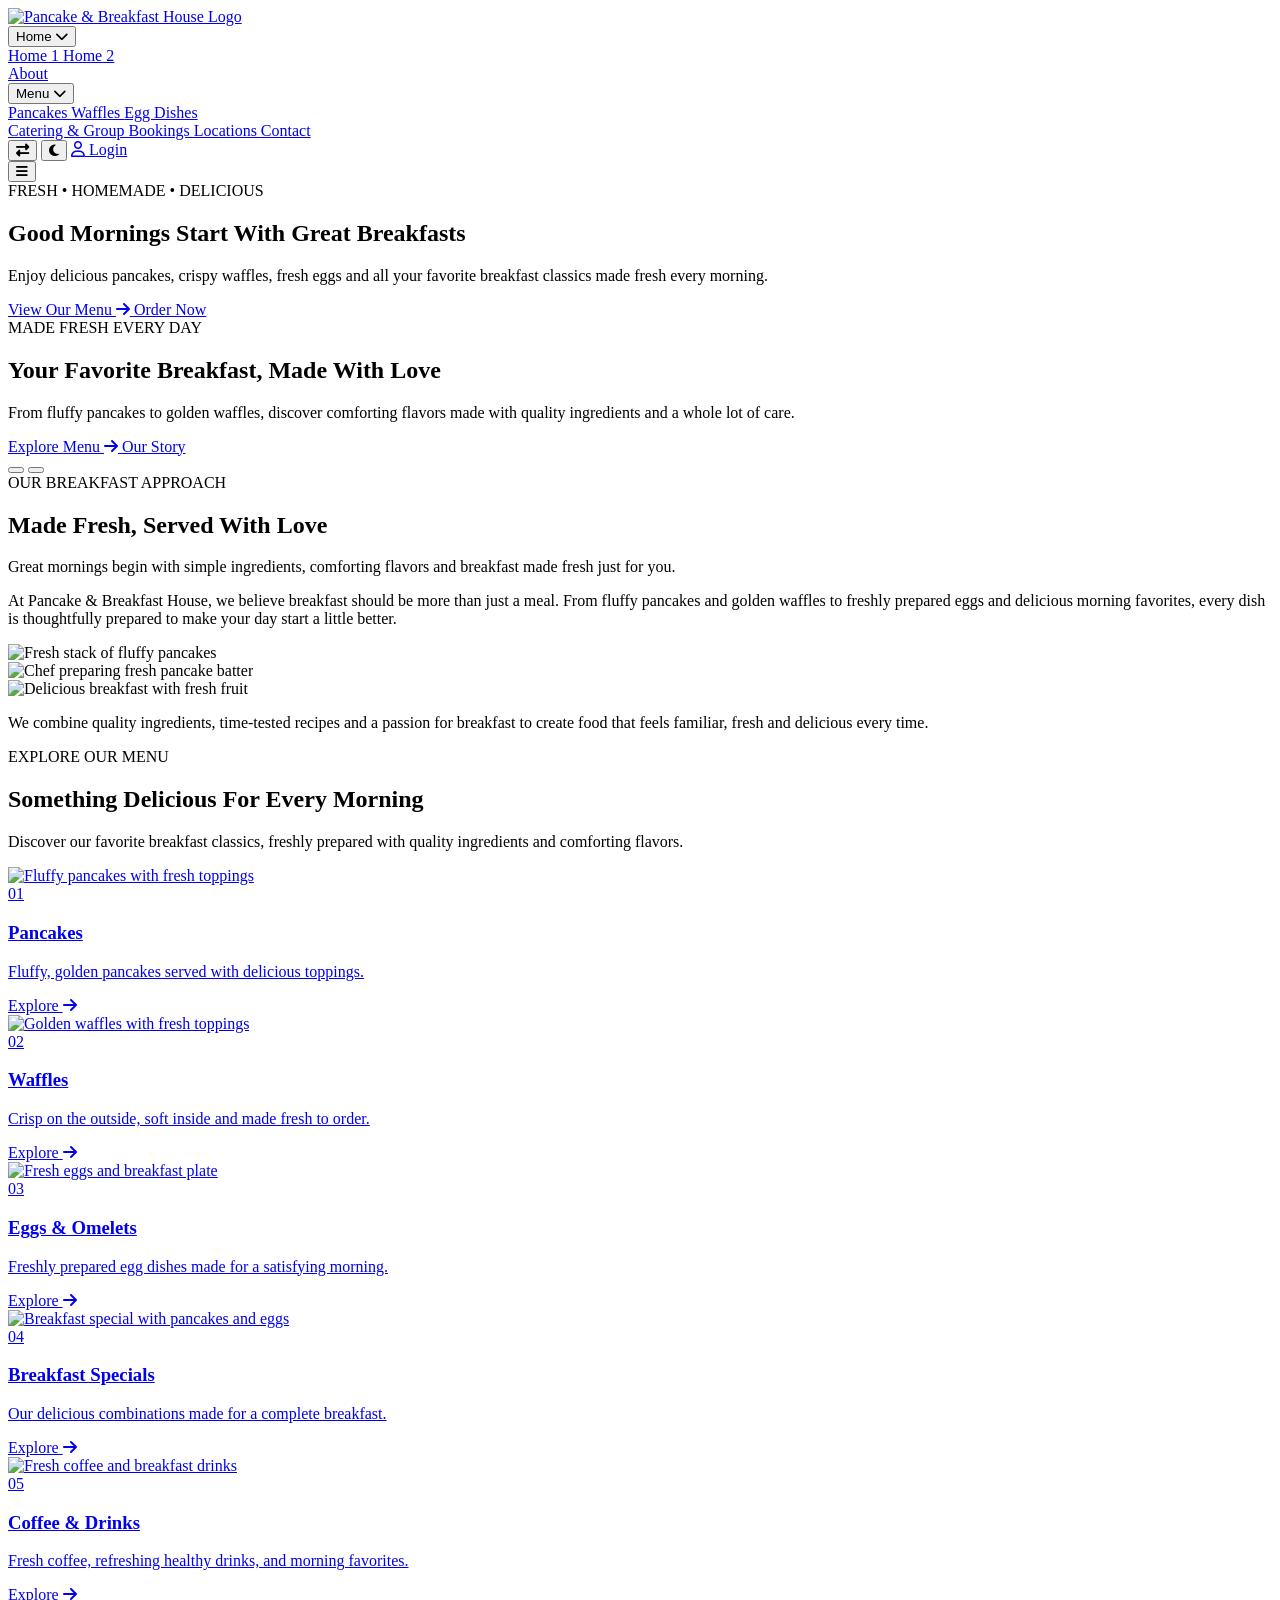
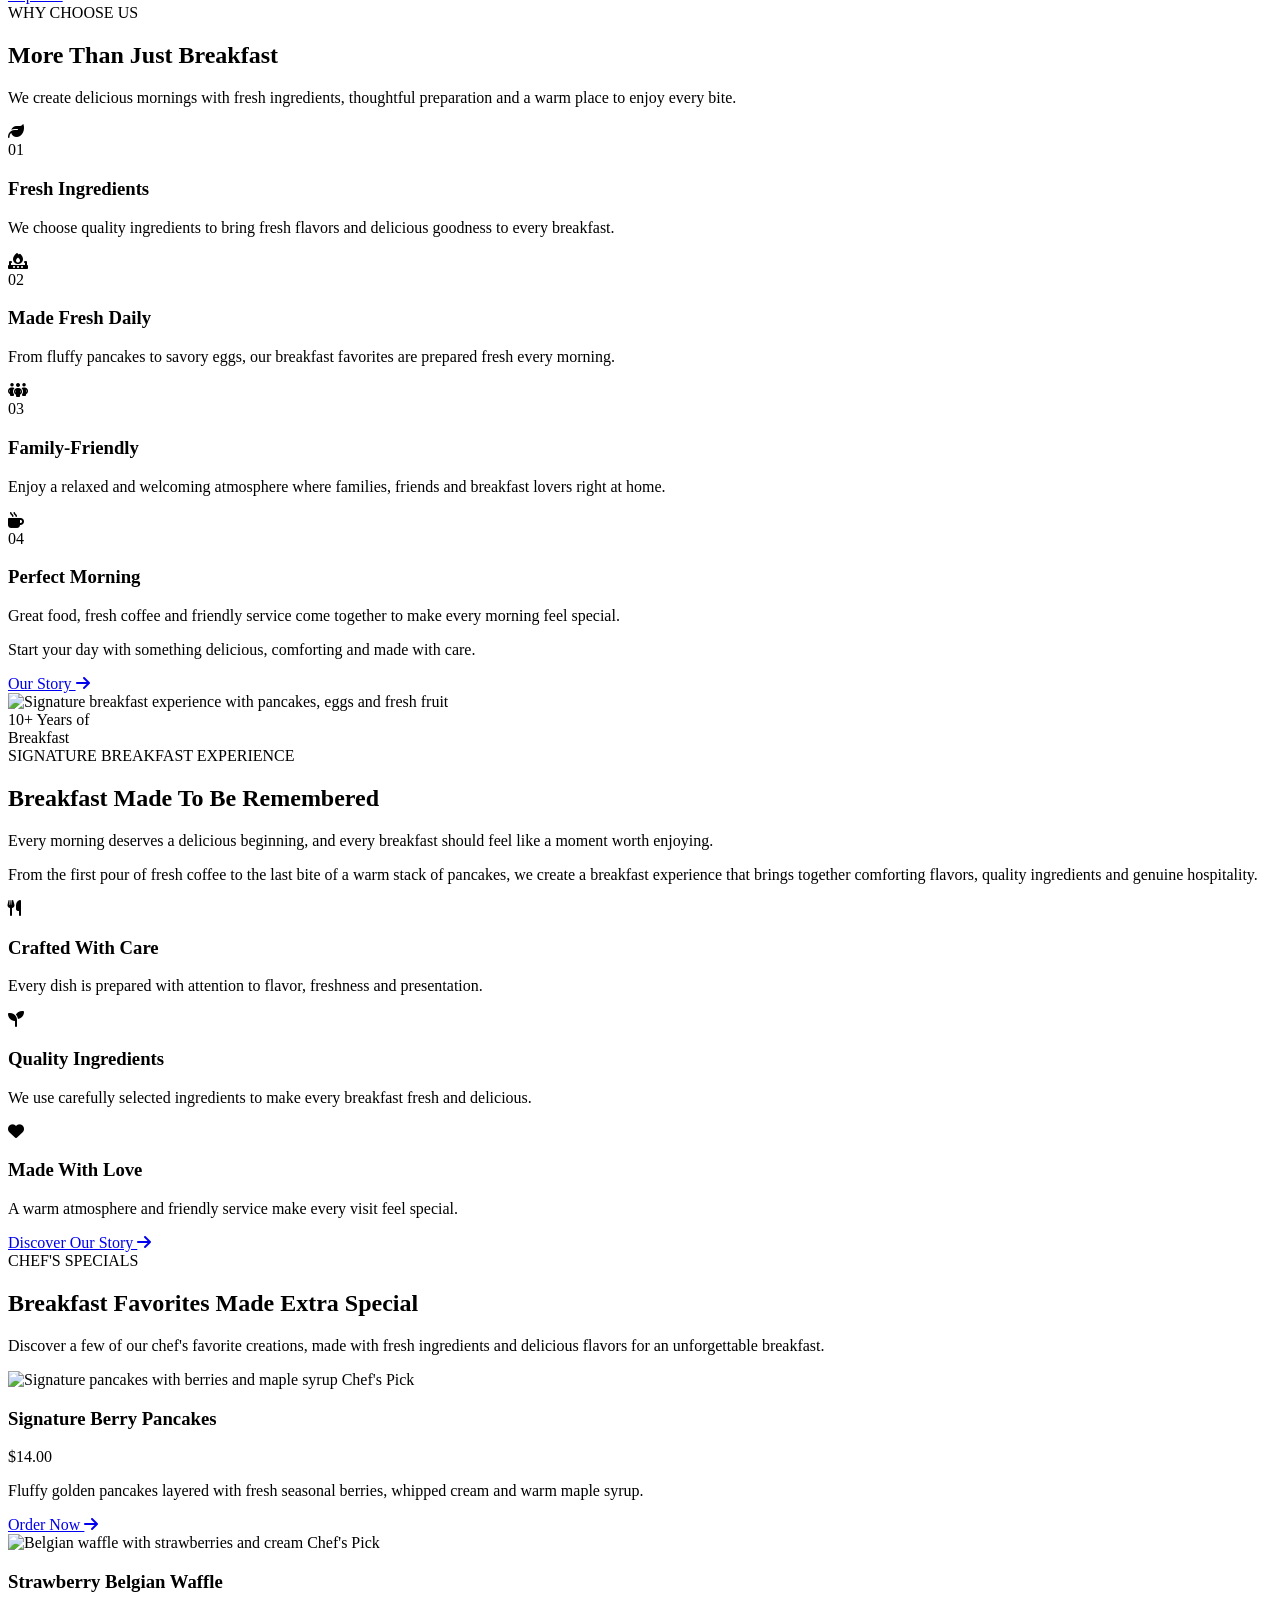
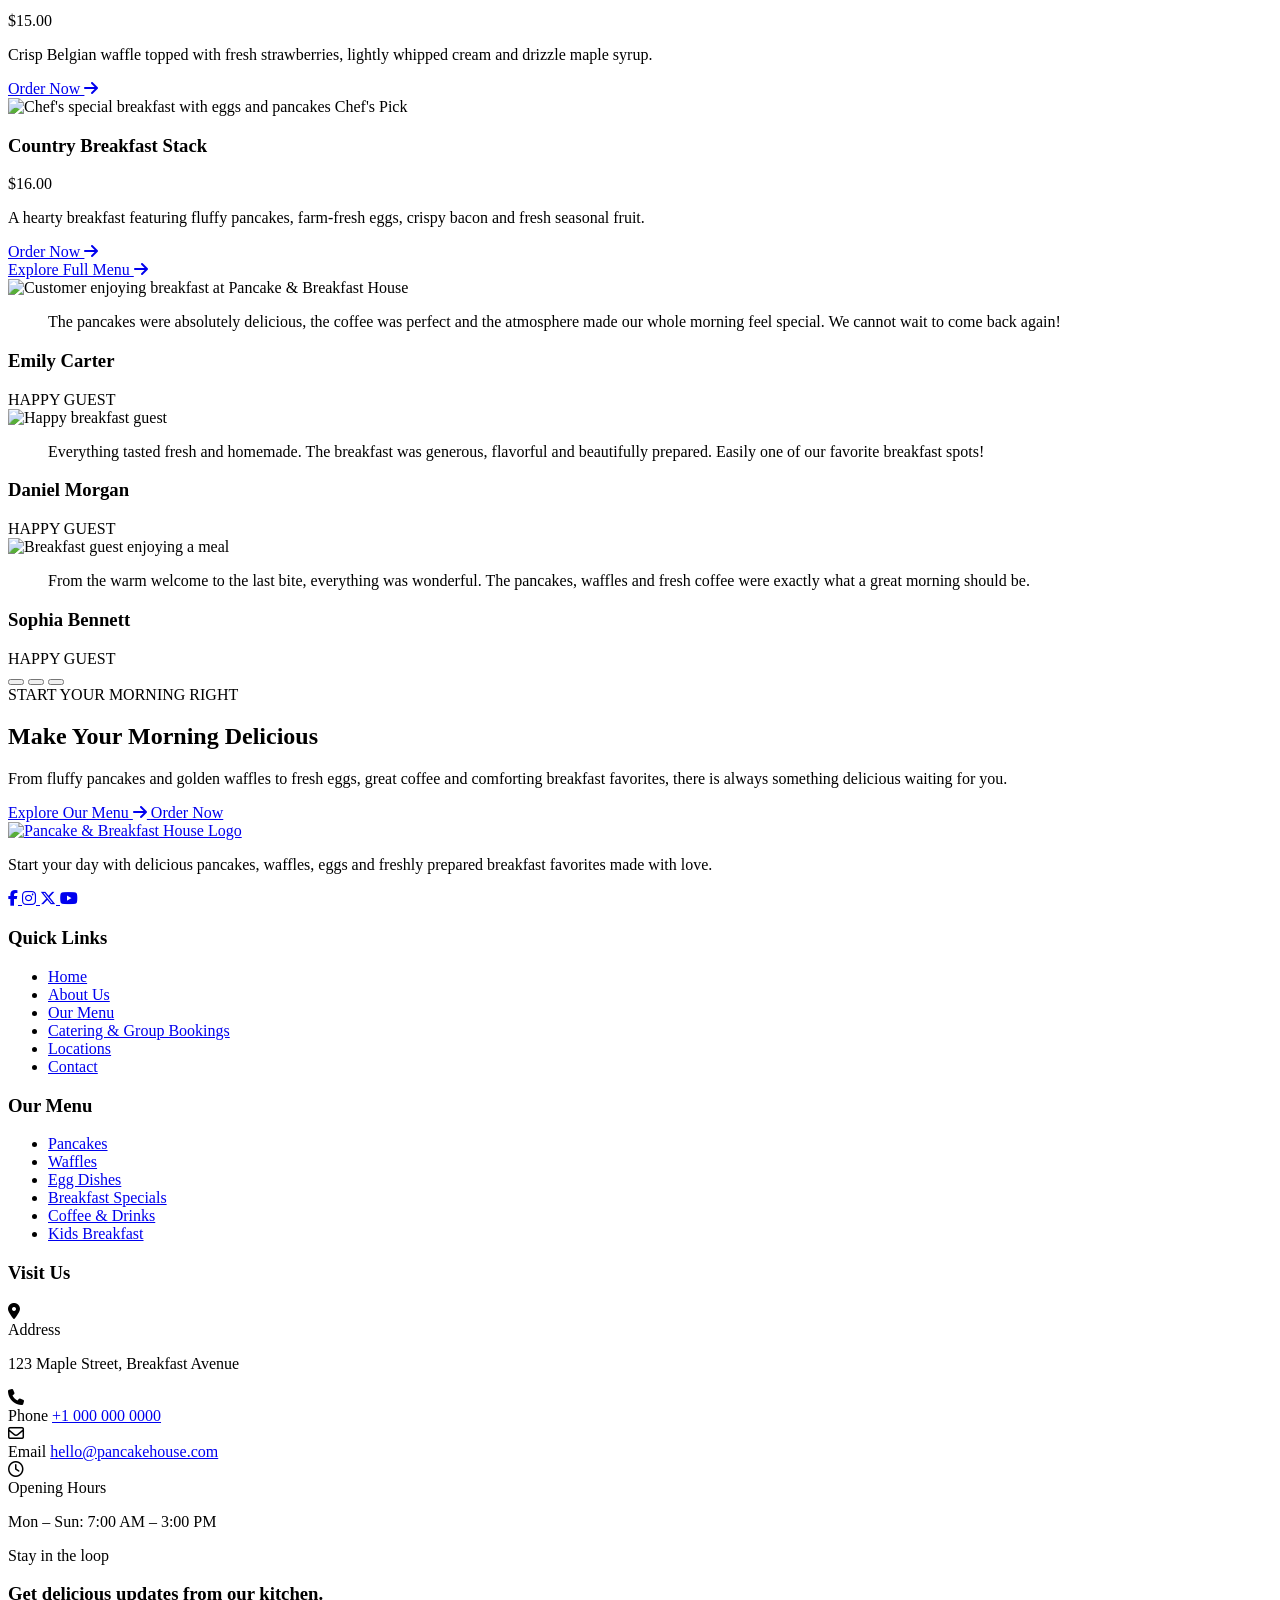
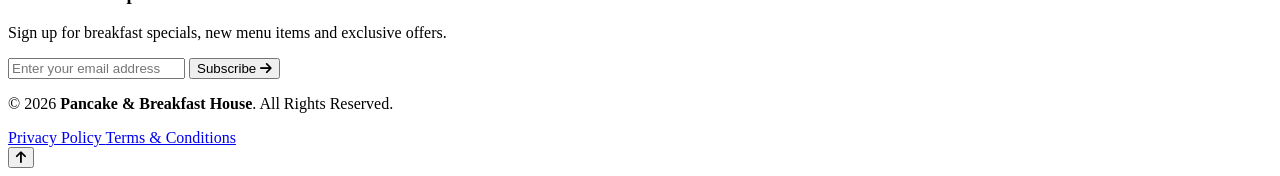
==== index.html @ d95fda85 "Add files via upload" ====
<!DOCTYPE html>
<html lang="en" dir="ltr">

<head>

    <!-- =====================================================
         BASIC META
    ====================================================== -->

    <meta charset="UTF-8">

    <meta
        name="viewport"
        content="width=device-width, initial-scale=1.0"
    >

    <meta
        name="description"
        content="Pancake & Breakfast House - Delicious pancakes, waffles, eggs and breakfast favorites."
    >

    <meta
        name="keywords"
        content="pancake, breakfast, waffles, brunch, breakfast restaurant"
    >

    <meta
        name="author"
        content="Pancake & Breakfast House"
    >


    <!-- =====================================================
         TITLE
    ====================================================== -->

    <title>
        Pancake & Breakfast House
    </title>
    <!-- Favicon -->

  <link rel="icon" type="image/png" href="images/logo.png">


    <!-- =====================================================
         GOOGLE FONTS
    ====================================================== -->

    <link
        rel="preconnect"
        href="https://fonts.googleapis.com"
    >

    <link
        rel="preconnect"
        href="https://fonts.gstatic.com"
        crossorigin
    >

    <link
        href="https://fonts.googleapis.com/css2?family=Playfair+Display:wght@500;600;700&family=Poppins:wght@400;500;600;700&display=swap"
        rel="stylesheet"
    >


    <!-- =====================================================
         FONT AWESOME
    ====================================================== -->

    <link
        rel="stylesheet"
        href="https://cdnjs.cloudflare.com/ajax/libs/font-awesome/6.7.2/css/all.min.css"
    >


    <!-- =====================================================
         MAIN CSS
    ====================================================== -->

    <link
        rel="stylesheet"
        href="css/style.css"
    >
    <link
        rel="stylesheet"
        href="css/responsive.css"
    >

</head>


<body>


    <!-- =====================================================
         HEADER
    ====================================================== -->

    <header
        class="site-header"
        id="siteHeader"
    >

        <div class="header-container">


            <!-- =================================================
                 LOGO
            ================================================== -->

            <a
                href="index.html"
                class="site-logo"
                aria-label="Pancake & Breakfast House Home"
            >

                <img
                    src="images/logo.png"
                    alt="Pancake & Breakfast House Logo"
                >

            </a>


            <!-- =================================================
                 MAIN NAVIGATION

                 IMPORTANT:
                 This SAME navigation is used for:
                 Desktop
                 Tablet
                 iPad Pro
                 iPad Mini
                 Mobile
            ================================================== -->

            <nav
                class="main-nav"
                id="mainNav"
                aria-label="Main Navigation"
            >


                <!-- =============================================
                     HOME DROPDOWN
                ============================================== -->

                <div class="nav-dropdown">

                    <button
                        type="button"
                        class="nav-dropdown-toggle active"
                        aria-expanded="false"
                        aria-haspopup="true"
                    >

                        <span>
                            Home
                        </span>

                        <i
                            class="fa-solid fa-chevron-down"
                            aria-hidden="true"
                        ></i>

                    </button>


                    <div class="nav-dropdown-menu">

                        <a
                            href="index.html"
                            class="active"
                        >
                            Home 1
                        </a>

                        <a
                            href="home2.html"
                        >
                            Home 2
                        </a>

                    </div>

                </div>


                <!-- =============================================
                     ABOUT
                ============================================== -->

                <a
                    href="about.html"
                    class="nav-link"
                >
                    About
                </a>


                <!-- =============================================
                     MENU DROPDOWN
                ============================================== -->

                <div class="nav-dropdown">

                    <button
                        type="button"
                        class="nav-dropdown-toggle"
                        aria-expanded="false"
                        aria-haspopup="true"
                    >

                        <span>
                            Menu
                        </span>

                        <i
                            class="fa-solid fa-chevron-down"
                            aria-hidden="true"
                        ></i>

                    </button>


                    <div class="nav-dropdown-menu">

                        <a
                            href="pancake.html"
                        >
                            Pancakes
                        </a>

                        <a
                            href="waffles.html"
                        >
                            Waffles
                        </a>

                        <a
                            href="egg-dishes.html"
                        >
                            Egg Dishes
                        </a>

                       

                    </div>

                </div>


                <!-- =============================================
                     CATERING & GROUP BOOKINGS
                ============================================== -->

                <a
                    href="catering.html"
                    class="nav-link"
                >
                    Catering &amp; Group Bookings
                </a>


                <!-- =============================================
                     LOCATIONS
                ============================================== -->

                <a
                    href="locations.html"
                    class="nav-link"
                >
                    Locations
                </a>


                <!-- =============================================
                     CONTACT
                ============================================== -->

                <a
                    href="contact.html"
                    class="nav-link"
                >
                    Contact
                </a>


                <!-- =============================================
                     HEADER CONTROLS

                     IMPORTANT:
                     These remain INSIDE the SAME main-nav.

                     Desktop:
                     RTL + Dark Mode + Login → right side

                     Responsive:
                     RTL + Dark Mode + Login → inside
                     hamburger menu
                ============================================== -->

                <div
                    class="header-controls"
                    id="headerControls"
                >


                    <!-- =========================================
                         RTL BUTTON
                    ========================================== -->

                    <button
                        type="button"
                        class="header-control-btn rtl-toggle"
                        id="rtlToggle"
                        aria-label="Switch to RTL mode"
                        title="RTL Mode"
                    >

                        <i
                            class="fa-solid fa-right-left"
                            aria-hidden="true"
                        ></i>

                    </button>


                    <!-- =========================================
                         DARK MODE BUTTON
                    ========================================== -->

                    <button
                        type="button"
                        class="header-control-btn dark-mode-toggle"
                        id="darkModeToggle"
                        aria-label="Enable dark mode"
                        title="Dark Mode"
                    >

                        <i
                            class="fa-solid fa-moon"
                            aria-hidden="true"
                        ></i>

                    </button>


                    <!-- =========================================
                         LOGIN
                    ========================================== -->

                    <a
                        href="login.html"
                        class="login-btn"
                    >

                        <i
                            class="fa-regular fa-user"
                            aria-hidden="true"
                        ></i>

                        <span>
                            Login
                        </span>

                    </a>

                </div>

            </nav>


            <!-- =================================================
                 HAMBURGER BUTTON

                 Controls the SAME #mainNav
            ================================================== -->

            <button
                type="button"
                class="menu-toggle"
                id="menuToggle"
                aria-label="Open navigation menu"
                aria-expanded="false"
                aria-controls="mainNav"
            >

                <i
                    class="fa-solid fa-bars"
                    aria-hidden="true"
                ></i>

            </button>


        </div>

    </header>


    <!-- =====================================================
         MAIN CONTENT
    ====================================================== -->

    <main id="mainContent">

       <!-- =====================================================
     HOME 1 — HERO SECTION
====================================================== -->

<section class="home1-hero" id="home1Hero">

    <!-- =================================================
         HERO SLIDES
    ================================================== -->

    <div class="home1-hero-slider" id="home1HeroSlider">

        <!-- =================================================
             SLIDE 01
        ================================================== -->

        <div
            class="home1-hero-slide active"
            style="background-image: url('images/home1-hero-1.jpg');"
        >

            <div class="home1-hero-overlay"></div>

            <div class="home1-hero-container">

                <div class="home1-hero-content">

                    <span class="home1-hero-subtitle">
                        FRESH • HOMEMADE • DELICIOUS
                    </span>

                    <h1 class="home1-hero-title">
                        Good Mornings
                        <span>Start With Great Breakfasts</span>
                    </h1>

                    <p class="home1-hero-description">
                        Enjoy delicious pancakes, crispy waffles,
                        fresh eggs and all your favorite breakfast
                        classics made fresh every morning.
                    </p>

                    <div class="home1-hero-actions">

                        <a href="menu.html" class="home1-hero-btn home1-hero-btn-primary">
                            View Our Menu
                            <i class="fa-solid fa-arrow-right" aria-hidden="true"></i>
                        </a>

                        <a href="order.html" class="home1-hero-btn home1-hero-btn-secondary">
                            Order Now
                        </a>

                    </div>

                </div>

            </div>

        </div>


        <!-- =================================================
             SLIDE 02
        ================================================== -->

        <div
            class="home1-hero-slide"
            style="background-image: url('images/home1-hero-2.jpg');"
        >

            <div class="home1-hero-overlay"></div>

            <div class="home1-hero-container">

                <div class="home1-hero-content">

                    <span class="home1-hero-subtitle">
                        MADE FRESH EVERY DAY
                    </span>

                    <h2 class="home1-hero-title">
                        Your Favorite
                        <span>Breakfast, Made With Love</span>
                    </h2>

                    <p class="home1-hero-description">
                        From fluffy pancakes to golden waffles,
                        discover comforting flavors made with
                        quality ingredients and a whole lot of care.
                    </p>

                    <div class="home1-hero-actions">

                        <a href="menu.html" class="home1-hero-btn home1-hero-btn-primary">
                            Explore Menu
                            <i class="fa-solid fa-arrow-right" aria-hidden="true"></i>
                        </a>

                        <a href="about.html" class="home1-hero-btn home1-hero-btn-secondary">
                            Our Story
                        </a>

                    </div>

                </div>

            </div>

        </div>

    </div>


    <!-- =================================================
         HERO SLIDER DOTS
    ================================================== -->

    <div class="home1-hero-dots" id="home1HeroDots">

        <button
            type="button"
            class="home1-hero-dot active"
            data-slide="0"
            aria-label="Go to slide 1"
        ></button>

        <button
            type="button"
            class="home1-hero-dot"
            data-slide="1"
            aria-label="Go to slide 2"
        ></button>

    </div>

</section>
<!-- =====================================================
     HOME 1 — SECTION 02
     OUR BREAKFAST APPROACH
====================================================== -->

<section class="home1-approach" id="home1Approach">

    <div class="home1-approach-container">

        <!-- =================================================
             SECTION HEADING
        ================================================== -->

        <div class="home1-approach-heading">

            <span class="home1-approach-eyebrow">
                OUR BREAKFAST APPROACH
            </span>

            <h2 class="home1-approach-title">
                Made Fresh,
                <span>Served With Love</span>
            </h2>

            <div class="home1-approach-divider"></div>

        </div>


        <!-- =================================================
             INTRODUCTION
        ================================================== -->

        <div class="home1-approach-intro">

            <p class="home1-approach-highlight">
                Great mornings begin with simple ingredients,
                comforting flavors and breakfast made fresh
                just for you.
            </p>

            <p class="home1-approach-description">
                At Pancake &amp; Breakfast House, we believe
                breakfast should be more than just a meal.
                From fluffy pancakes and golden waffles to
                freshly prepared eggs and delicious morning
                favorites, every dish is thoughtfully prepared
                to make your day start a little better.
            </p>

        </div>


        <!-- =================================================
             IMAGE GRID
        ================================================== -->

        <div class="home1-approach-gallery">

            <!-- IMAGE 01 -->

            <div class="home1-approach-image-card">

                <div class="home1-approach-image-wrapper">

                    <img
                        src="images/home1-approach-1.jpg"
                        alt="Fresh stack of fluffy pancakes"
                        loading="lazy"
                    >

                </div>

            </div>


            <!-- IMAGE 02 -->

            <div class="home1-approach-image-card">

                <div class="home1-approach-image-wrapper">

                    <img
                        src="images/home1-approach-2.jpg"
                        alt="Chef preparing fresh pancake batter"
                        loading="lazy"
                    >

                </div>

            </div>


            <!-- IMAGE 03 -->

            <div class="home1-approach-image-card">

                <div class="home1-approach-image-wrapper">

                    <img
                        src="images/home1-approach-3.jpg"
                        alt="Delicious breakfast with fresh fruit"
                        loading="lazy"
                    >

                </div>

            </div>

        </div>


        <!-- =================================================
             BOTTOM CONTENT
        ================================================== -->

        <div class="home1-approach-bottom">

            <p>
                We combine quality ingredients, time-tested
                recipes and a passion for breakfast to create
                food that feels familiar, fresh and delicious
                every time.
            </p>

        </div>

    </div>

</section>
<! =========================================================
   HOME 1 — SECTION 03
   BREAKFAST CATEGORIES
========================================================= !>

<section class="home1-categories" id="home1Categories">

    <div class="home1-categories-container">

        <!-- =================================================
             SECTION HEADING
        ================================================== -->

        <div class="home1-categories-heading">

            <span class="home1-categories-eyebrow">
                EXPLORE OUR MENU
            </span>

            <h2 class="home1-categories-title">
                Something Delicious
                <span>For Every Morning</span>
            </h2>

            <div class="home1-categories-divider"></div>

            <p class="home1-categories-intro">
                Discover our favorite breakfast classics,
                freshly prepared with quality ingredients
                and comforting flavors.
            </p>

        </div>


        <!-- =================================================
             CATEGORY GRID
        ================================================== -->

        <div class="home1-categories-grid">


            <!-- =================================================
                 CATEGORY 01 — PANCAKES
            ================================================== -->

            <a
                href="menu.html#pancakes"
                class="home1-category-card"
            >

                <div class="home1-category-image">

                    <img
                        src="images/home1-category-pancakes.jpg"
                        alt="Fluffy pancakes with fresh toppings"
                        loading="lazy"
                    >

                    <div class="home1-category-overlay"></div>

                </div>

                <div class="home1-category-content">

                    <span class="home1-category-number">
                        01
                    </span>

                    <h3 class="home1-category-title">
                        Pancakes
                    </h3>

                    <p class="home1-category-description">
                        Fluffy, golden pancakes served
                        with delicious toppings.
                    </p>

                    <span class="home1-category-link">
                        Explore
                        <i
                            class="fa-solid fa-arrow-right"
                            aria-hidden="true"
                        ></i>
                    </span>

                </div>

            </a>


            <!-- =================================================
                 CATEGORY 02 — WAFFLES
            ================================================== -->

            <a
                href="menu.html#waffles"
                class="home1-category-card"
            >

                <div class="home1-category-image">

                    <img
                        src="images/home1-category-waffles.jpg"
                        alt="Golden waffles with fresh toppings"
                        loading="lazy"
                    >

                    <div class="home1-category-overlay"></div>

                </div>

                <div class="home1-category-content">

                    <span class="home1-category-number">
                        02
                    </span>

                    <h3 class="home1-category-title">
                        Waffles
                    </h3>

                    <p class="home1-category-description">
                        Crisp on the outside, soft inside
                        and made fresh to order.
                    </p>

                    <span class="home1-category-link">
                        Explore
                        <i
                            class="fa-solid fa-arrow-right"
                            aria-hidden="true"
                        ></i>
                    </span>

                </div>

            </a>


            <!-- =================================================
                 CATEGORY 03 — EGGS
            ================================================== -->

            <a
                href="menu.html#egg-dishes"
                class="home1-category-card"
            >

                <div class="home1-category-image">

                    <img
                        src="images/home1-category-eggs.jpg"
                        alt="Fresh eggs and breakfast plate"
                        loading="lazy"
                    >

                    <div class="home1-category-overlay"></div>

                </div>

                <div class="home1-category-content">

                    <span class="home1-category-number">
                        03
                    </span>

                    <h3 class="home1-category-title">
                        Eggs &amp; Omelets
                    </h3>

                    <p class="home1-category-description">
                        Freshly prepared egg dishes
                        made for a satisfying morning.
                    </p>

                    <span class="home1-category-link">
                        Explore
                        <i
                            class="fa-solid fa-arrow-right"
                            aria-hidden="true"
                        ></i>
                    </span>

                </div>

            </a>


            <!-- =================================================
                 CATEGORY 04 — SPECIALS
            ================================================== -->

            <a
                href="menu.html#breakfast-specials"
                class="home1-category-card"
            >

                <div class="home1-category-image">

                    <img
                        src="images/home1-category-specials.jpg"
                        alt="Breakfast special with pancakes and eggs"
                        loading="lazy"
                    >

                    <div class="home1-category-overlay"></div>

                </div>

                <div class="home1-category-content">

                    <span class="home1-category-number">
                        04
                    </span>

                    <h3 class="home1-category-title">
                        Breakfast Specials
                    </h3>

                    <p class="home1-category-description">
                        Our delicious combinations
                        made for a complete breakfast.
                    </p>

                    <span class="home1-category-link">
                        Explore
                        <i
                            class="fa-solid fa-arrow-right"
                            aria-hidden="true"
                        ></i>
                    </span>

                </div>

            </a>


            <!-- =================================================
                 CATEGORY 05 — COFFEE & DRINKS
            ================================================== -->

            <a
                href="menu.html#drinks"
                class="home1-category-card"
            >

                <div class="home1-category-image">

                    <img
                        src="images/home1-category-drinks.jpg"
                        alt="Fresh coffee and breakfast drinks"
                        loading="lazy"
                    >

                    <div class="home1-category-overlay"></div>

                </div>

                <div class="home1-category-content">

                    <span class="home1-category-number">
                        05
                    </span>

                    <h3 class="home1-category-title">
                        Coffee &amp; Drinks
                    </h3>

                    <p class="home1-category-description">
                        Fresh coffee, refreshing healthy drinks,
                        and morning favorites.
                    </p>

                    <span class="home1-category-link">
                        Explore
                        <i
                            class="fa-solid fa-arrow-right"
                            aria-hidden="true"
                        ></i>
                    </span>

                </div>

            </a>


        </div>

    </div>

</section>

<! =========================================================
   HOME 1 — SECTION 05
   WHY CHOOSE US
========================================================= !>

<section class="home1-why" id="home1Why">

    <div class="home1-why-container">

        <!-- =================================================
             SECTION HEADING
        ================================================== -->

        <div class="home1-why-heading">

            <span class="home1-why-eyebrow">
                WHY CHOOSE US
            </span>

            <h2 class="home1-why-title">
                More Than Just
                <span>Breakfast</span>
            </h2>

            <div class="home1-why-divider"></div>

            <p class="home1-why-intro">
                We create delicious mornings with fresh ingredients,
                thoughtful preparation and a warm place to enjoy
                every bite.
            </p>

        </div>


        <!-- =================================================
             FEATURE GRID
        ================================================== -->

        <div class="home1-why-grid">


            <!-- =================================================
                 FEATURE 01
            ================================================== -->

            <article class="home1-why-card">

                <div class="home1-why-icon-box">

                    <i
                        class="fa-solid fa-leaf"
                        aria-hidden="true"
                    ></i>

                </div>

                <div class="home1-why-content">

                    <span class="home1-why-number">
                        01
                    </span>

                    <h3 class="home1-why-card-title">
                        Fresh Ingredients
                    </h3>

                    <p class="home1-why-card-description">
                        We choose quality ingredients to bring
                        fresh flavors and delicious goodness to
                        every breakfast.
                    </p>

                </div>

            </article>


            <!-- =================================================
                 FEATURE 02
            ================================================== -->

            <article class="home1-why-card">

                <div class="home1-why-icon-box">

                    <i
                        class="fa-solid fa-fire-burner"
                        aria-hidden="true"
                    ></i>

                </div>

                <div class="home1-why-content">

                    <span class="home1-why-number">
                        02
                    </span>

                    <h3 class="home1-why-card-title">
                        Made Fresh Daily
                    </h3>

                    <p class="home1-why-card-description">
                        From fluffy pancakes to savory eggs,
                        our breakfast favorites are prepared
                        fresh every morning.
                    </p>

                </div>

            </article>


            <!-- =================================================
                 FEATURE 03
            ================================================== -->

            <article class="home1-why-card">

                <div class="home1-why-icon-box">

                    <i
                        class="fa-solid fa-people-group"
                        aria-hidden="true"
                    ></i>

                </div>

                <div class="home1-why-content">

                    <span class="home1-why-number">
                        03
                    </span>

                    <h3 class="home1-why-card-title">
                        Family-Friendly
                    </h3>

                    <p class="home1-why-card-description">
                        Enjoy a relaxed and welcoming atmosphere
                        where families, friends and breakfast
                        lovers right at home.
                    </p>

                </div>

            </article>


            <!-- =================================================
                 FEATURE 04
            ================================================== -->

            <article class="home1-why-card">

                <div class="home1-why-icon-box">

                    <i
                        class="fa-solid fa-mug-hot"
                        aria-hidden="true"
                    ></i>

                </div>

                <div class="home1-why-content">

                    <span class="home1-why-number">
                        04
                    </span>

                    <h3 class="home1-why-card-title">
                        Perfect Morning
                    </h3>

                    <p class="home1-why-card-description">
                        Great food, fresh coffee and friendly
                        service come together to make every
                        morning feel special.
                    </p>

                </div>

            </article>


        </div>


        <!-- =================================================
             BOTTOM MESSAGE
        ================================================== -->

        <div class="home1-why-bottom">

            <p class="home1-why-bottom-text">
                Start your day with something delicious,
                comforting and made with care.
            </p>

            <a
                href="about.html"
                class="home1-why-button"
            >
                Our Story

                <i
                    class="fa-solid fa-arrow-right"
                    aria-hidden="true"
                ></i>
            </a>

        </div>

    </div>

</section>
<!-- =========================================================
     SECTION 06 — SIGNATURE BREAKFAST EXPERIENCE
========================================================= -->

<section class="home1-experience" id="home1Experience">

    <div class="home1-experience-container">

        <!-- =================================================
             LEFT — IMAGE AREA
        ================================================== -->

        <div class="home1-experience-image-area">

            <div class="home1-experience-image-frame">

                <img
                    src="images/home1-experience.jpg"
                    alt="Signature breakfast experience with pancakes, eggs and fresh fruit"
                    loading="lazy"
                >

            </div>

            <!-- Decorative Accent -->
            <div class="home1-experience-image-accent"></div>

            <!-- Experience Badge -->
            <div class="home1-experience-badge">
                <span class="home1-experience-badge-number">10+</span>
                <span class="home1-experience-badge-text">
                    Years of<br>
                    Breakfast
                </span>
            </div>

        </div>


        <!-- =================================================
             RIGHT — CONTENT AREA
        ================================================== -->

        <div class="home1-experience-content">

            <span class="home1-experience-eyebrow">
                SIGNATURE BREAKFAST EXPERIENCE
            </span>

            <h2 class="home1-experience-title">
                Breakfast Made
                <span>To Be Remembered</span>
            </h2>

            <div class="home1-experience-divider"></div>

            <p class="home1-experience-highlight">
                Every morning deserves a delicious beginning,
                and every breakfast should feel like a moment
                worth enjoying.
            </p>

            <p class="home1-experience-description">
                From the first pour of fresh coffee to the last
                bite of a warm stack of pancakes, we create a
                breakfast experience that brings together
                comforting flavors, quality ingredients and
                genuine hospitality.
            </p>


            <!-- =================================================
                 EXPERIENCE HIGHLIGHTS
            ================================================== -->

            <div class="home1-experience-features">

                <!-- Feature 01 -->
                <div class="home1-experience-feature">

                    <div class="home1-experience-feature-icon">
                        <i class="fa-solid fa-utensils" aria-hidden="true"></i>
                    </div>

                    <div class="home1-experience-feature-content">
                        <h3 class="home1-experience-feature-title">
                            Crafted With Care
                        </h3>

                        <p class="home1-experience-feature-description">
                            Every dish is prepared with attention
                            to flavor, freshness and presentation.
                        </p>
                    </div>

                </div>


                <!-- Feature 02 -->
                <div class="home1-experience-feature">

                    <div class="home1-experience-feature-icon">
                        <i class="fa-solid fa-seedling" aria-hidden="true"></i>
                    </div>

                    <div class="home1-experience-feature-content">
                        <h3 class="home1-experience-feature-title">
                            Quality Ingredients
                        </h3>

                        <p class="home1-experience-feature-description">
                            We use carefully selected ingredients
                            to make every breakfast fresh and delicious.
                        </p>
                    </div>

                </div>


                <!-- Feature 03 -->
                <div class="home1-experience-feature">

                    <div class="home1-experience-feature-icon">
                        <i class="fa-solid fa-heart" aria-hidden="true"></i>
                    </div>

                    <div class="home1-experience-feature-content">
                        <h3 class="home1-experience-feature-title">
                            Made With Love
                        </h3>

                        <p class="home1-experience-feature-description">
                            A warm atmosphere and friendly service
                            make every visit feel special.
                        </p>
                    </div>

                </div>

            </div>


            <!-- =================================================
                 ACTION
            ================================================== -->

            <div class="home1-experience-action">

                <a
                    href="about.html"
                    class="home1-experience-button"
                >
                    Discover Our Story

                    <i
                        class="fa-solid fa-arrow-right"
                        aria-hidden="true"
                    ></i>
                </a>

            </div>

        </div>

    </div>

</section>
<!-- =========================================================
     SECTION 07 — CHEF'S SPECIALS
========================================================= -->

<section class="home1-chef-specials" id="home1ChefSpecials">

    <div class="home1-chef-specials-container">

        <!-- =================================================
             SECTION HEADING
        ================================================== -->

        <div class="home1-chef-specials-heading">

            <span class="home1-chef-specials-eyebrow">
                CHEF'S SPECIALS
            </span>

            <h2 class="home1-chef-specials-title">
                Breakfast Favorites
                <span>Made Extra Special</span>
            </h2>

            <div class="home1-chef-specials-divider"></div>

            <p class="home1-chef-specials-intro">
                Discover a few of our chef's favorite creations,
                made with fresh ingredients and delicious
                flavors for an unforgettable breakfast.
            </p>

        </div>


        <!-- =================================================
             SPECIALS GRID
        ================================================== -->

        <div class="home1-chef-specials-grid">


            <!-- =================================================
                 SPECIAL 01
            ================================================== -->

            <article class="home1-chef-special-card">

                <div class="home1-chef-special-image">

                    <img
                        src="images/home1-chef-special-pancakes.jpg"
                        alt="Signature pancakes with berries and maple syrup"
                        loading="lazy"
                    >

                    <span class="home1-chef-special-badge">
                        Chef's Pick
                    </span>

                </div>


                <div class="home1-chef-special-content">

                    <div class="home1-chef-special-top">

                        <h3 class="home1-chef-special-title">
                            Signature Berry Pancakes
                        </h3>

                        <span class="home1-chef-special-price">
                            $14.00
                        </span>

                    </div>

                    <p class="home1-chef-special-description">
                        Fluffy golden pancakes layered with fresh
                        seasonal berries, whipped cream and warm
                        maple syrup.
                    </p>

                    <a
                        href="order.html"
                        class="home1-chef-special-link"
                    >
                        Order Now
                        <i
                            class="fa-solid fa-arrow-right"
                            aria-hidden="true"
                        ></i>
                    </a>

                </div>

            </article>


            <!-- =================================================
                 SPECIAL 02
            ================================================== -->

            <article class="home1-chef-special-card">

                <div class="home1-chef-special-image">

                    <img
                        src="images/home1-chef-special-waffle.jpg"
                        alt="Belgian waffle with strawberries and cream"
                        loading="lazy"
                    >

                    <span class="home1-chef-special-badge">
                        Chef's Pick
                    </span>

                </div>


                <div class="home1-chef-special-content">

                    <div class="home1-chef-special-top">

                        <h3 class="home1-chef-special-title">
                            Strawberry Belgian Waffle
                        </h3>

                        <span class="home1-chef-special-price">
                            $15.00
                        </span>

                    </div>

                    <p class="home1-chef-special-description">
                        Crisp Belgian waffle topped with fresh
                        strawberries, lightly whipped cream and
                        drizzle maple syrup.
                    </p>

                    <a
                        href="order.html"
                        class="home1-chef-special-link"
                    >
                        Order Now
                        <i
                            class="fa-solid fa-arrow-right"
                            aria-hidden="true"
                        ></i>
                    </a>

                </div>

            </article>


            <!-- =================================================
                 SPECIAL 03
            ================================================== -->

            <article class="home1-chef-special-card">

                <div class="home1-chef-special-image">

                    <img
                        src="images/home1-chef-special-breakfast.jpg"
                        alt="Chef's special breakfast with eggs and pancakes"
                        loading="lazy"
                    >

                    <span class="home1-chef-special-badge">
                        Chef's Pick
                    </span>

                </div>


                <div class="home1-chef-special-content">

                    <div class="home1-chef-special-top">

                        <h3 class="home1-chef-special-title">
                            Country Breakfast Stack
                        </h3>

                        <span class="home1-chef-special-price">
                            $16.00
                        </span>

                    </div>

                    <p class="home1-chef-special-description">
                        A hearty breakfast featuring fluffy
                        pancakes, farm-fresh eggs, crispy bacon
                        and fresh seasonal fruit.
                    </p>

                    <a
                        href="order.html"
                        class="home1-chef-special-link"
                    >
                        Order Now
                        <i
                            class="fa-solid fa-arrow-right"
                            aria-hidden="true"
                        ></i>
                    </a>

                </div>

            </article>


        </div>


        <!-- =================================================
             BOTTOM ACTION
        ================================================== -->

        <div class="home1-chef-specials-action">

            <a
                href="menu.html"
                class="home1-chef-specials-button"
            >
                Explore Full Menu

                <i
                    class="fa-solid fa-arrow-right"
                    aria-hidden="true"
                ></i>
            </a>

        </div>

    </div>

</section>
<!-- =========================================================
     SECTION 08 — CUSTOMER TESTIMONIALS
========================================================= -->

<section class="home1-testimonials" id="home1Testimonials">

    <div class="home1-testimonials-slider" id="home1TestimonialsSlider">


        <!-- =================================================
             TESTIMONIAL SLIDE 01
        ================================================== -->

        <article class="home1-testimonial-slide active">

            <!-- Background Image -->
            <div
                class="home1-testimonial-background"
                style="background-image: url('images/home1-testimonial-bg-1.jpg');"
            ></div>

            <!-- Dark Overlay -->
            <div class="home1-testimonial-overlay"></div>


            <!-- Content -->
            <div class="home1-testimonial-container">

                <div class="home1-testimonial-content">

                    <!-- Customer Image -->
                    <div class="home1-testimonial-avatar">

                        <img
                            src="images/home1-testimonial-1.jpg"
                            alt="Customer enjoying breakfast at Pancake & Breakfast House"
                            loading="lazy"
                        >

                    </div>


                    <!-- Quote -->
                    <blockquote class="home1-testimonial-quote">
                        The pancakes were absolutely delicious,
                        the coffee was perfect and the atmosphere
                        made our whole morning feel special.
                        We cannot wait to come back again!
                    </blockquote>


                    <!-- Divider -->
                    <div class="home1-testimonial-divider"></div>


                    <!-- Customer Name -->
                    <h3 class="home1-testimonial-name">
                        Emily Carter
                    </h3>


                    <!-- Customer Label -->
                    <span class="home1-testimonial-label">
                        HAPPY GUEST
                    </span>

                </div>

            </div>

        </article>


        <!-- =================================================
             TESTIMONIAL SLIDE 02
        ================================================== -->

        <article class="home1-testimonial-slide">

            <!-- Background Image -->
            <div
                class="home1-testimonial-background"
                style="background-image: url('images/home1-testimonial-bg-1.jpg');"
            ></div>

            <!-- Dark Overlay -->
            <div class="home1-testimonial-overlay"></div>


            <!-- Content -->
            <div class="home1-testimonial-container">

                <div class="home1-testimonial-content">

                    <!-- Customer Image -->
                    <div class="home1-testimonial-avatar">

                        <img
                            src="images/home1-testimonial-2.jpg"
                            alt="Happy breakfast guest"
                            loading="lazy"
                        >

                    </div>


                    <!-- Quote -->
                    <blockquote class="home1-testimonial-quote">
                        Everything tasted fresh and homemade.
                        The breakfast was generous, flavorful
                        and beautifully prepared. Easily one of
                        our favorite breakfast spots!
                    </blockquote>


                    <!-- Divider -->
                    <div class="home1-testimonial-divider"></div>


                    <!-- Customer Name -->
                    <h3 class="home1-testimonial-name">
                        Daniel Morgan
                    </h3>


                    <!-- Customer Label -->
                    <span class="home1-testimonial-label">
                        HAPPY GUEST
                    </span>

                </div>

            </div>

        </article>


        <!-- =================================================
             TESTIMONIAL SLIDE 03
        ================================================== -->

        <article class="home1-testimonial-slide">

            <!-- Background Image -->
            <div
                class="home1-testimonial-background"
                style="background-image: url('images/home1-testimonial-bg-1.jpg');"
            ></div>

            <!-- Dark Overlay -->
            <div class="home1-testimonial-overlay"></div>


            <!-- Content -->
            <div class="home1-testimonial-container">

                <div class="home1-testimonial-content">

                    <!-- Customer Image -->
                    <div class="home1-testimonial-avatar">

                        <img
                            src="images/home1-testimonial-3.jpg"
                            alt="Breakfast guest enjoying a meal"
                            loading="lazy"
                        >

                    </div>


                    <!-- Quote -->
                    <blockquote class="home1-testimonial-quote">
                        From the warm welcome to the last bite,
                        everything was wonderful. The pancakes,
                        waffles and fresh coffee were exactly
                        what a great morning should be.
                    </blockquote>


                    <!-- Divider -->
                    <div class="home1-testimonial-divider"></div>


                    <!-- Customer Name -->
                    <h3 class="home1-testimonial-name">
                        Sophia Bennett
                    </h3>


                    <!-- Customer Label -->
                    <span class="home1-testimonial-label">
                        HAPPY GUEST
                    </span>

                </div>

            </div>

        </article>

    </div>


    <!-- =================================================
         TESTIMONIAL DOTS
    ================================================== -->

    <div
        class="home1-testimonial-dots"
        id="home1TestimonialDots"
        aria-label="Testimonial navigation"
    >

        <button
            type="button"
            class="home1-testimonial-dot active"
            data-slide="0"
            aria-label="Show testimonial 1"
            aria-current="true"
        ></button>

        <button
            type="button"
            class="home1-testimonial-dot"
            data-slide="1"
            aria-label="Show testimonial 2"
        ></button>

        <button
            type="button"
            class="home1-testimonial-dot"
            data-slide="2"
            aria-label="Show testimonial 3"
        ></button>

    </div>

</section>
<!-- =========================================================
     SECTION 09 — FINAL CTA
========================================================= -->

<section class="home1-cta" id="home1Cta">

    <!-- =====================================================
         BACKGROUND IMAGE
    ====================================================== -->

    <div
        class="home1-cta-background"
        style="background-image: url('images/home1-cta-bg.jpg');"
    ></div>


    <!-- =====================================================
         DARK OVERLAY
    ====================================================== -->

    <div class="home1-cta-overlay"></div>


    <!-- =====================================================
         CTA CONTAINER
    ====================================================== -->

    <div class="home1-cta-container">

        <div class="home1-cta-content">

            <!-- =================================================
                 EYEBROW
            ================================================== -->

            <span class="home1-cta-eyebrow">
                START YOUR MORNING RIGHT
            </span>


            <!-- =================================================
                 TITLE
            ================================================== -->

            <h2 class="home1-cta-title">
                Make Your Morning
                <span>Delicious</span>
            </h2>


            <!-- =================================================
                 DIVIDER
            ================================================== -->

            <div class="home1-cta-divider"></div>


            <!-- =================================================
                 DESCRIPTION
            ================================================== -->

            <p class="home1-cta-description">
                From fluffy pancakes and golden waffles to
                fresh eggs, great coffee and comforting
                breakfast favorites, there is always something
                delicious waiting for you.
            </p>


            <!-- =================================================
                 ACTIONS
            ================================================== -->

            <div class="home1-cta-actions">

                <a
                    href="menu.html"
                    class="home1-cta-button home1-cta-button-primary"
                >
                    Explore Our Menu

                    <i
                        class="fa-solid fa-arrow-right"
                        aria-hidden="true"
                    ></i>
                </a>


                <a
                    href="order.html"
                    class="home1-cta-button home1-cta-button-secondary"
                >
                    Order Now
                </a>

            </div>

        </div>

    </div>

</section>
    </main>
<!-- =========================================================
     FOOTER
========================================================= -->

<footer class="site-footer" id="siteFooter">


    <!-- =====================================================
         FOOTER MAIN
    ====================================================== -->

    <div class="footer-main">

        <div class="footer-container">


            <!-- =================================================
                 BRAND COLUMN
            ================================================== -->

            <div class="footer-column footer-brand-column">

                <a
                    href="index.html"
                    class="footer-logo"
                    aria-label="Pancake & Breakfast House Home"
                >

                    <img
                        src="images/logo.png"
                        alt="Pancake & Breakfast House Logo"
                    >

                </a>


                <p class="footer-description">

                    Start your day with delicious pancakes,
                    waffles, eggs and freshly prepared
                    breakfast favorites made with love.

                </p>


                <!-- =============================================
                     SOCIAL LINKS
                ============================================== -->

                <div
                    class="footer-social"
                    aria-label="Social Media Links"
                >

                    <a
                        href="#"
                        class="footer-social-link"
                        aria-label="Facebook"
                        title="Facebook"
                    >

                        <i
                            class="fa-brands fa-facebook-f"
                            aria-hidden="true"
                        ></i>

                    </a>


                    <a
                        href="#"
                        class="footer-social-link"
                        aria-label="Instagram"
                        title="Instagram"
                    >

                        <i
                            class="fa-brands fa-instagram"
                            aria-hidden="true"
                        ></i>

                    </a>


                    <a
                        href="#"
                        class="footer-social-link"
                        aria-label="X"
                        title="X"
                    >

                        <i
                            class="fa-brands fa-x-twitter"
                            aria-hidden="true"
                        ></i>

                    </a>


                    <a
                        href="#"
                        class="footer-social-link"
                        aria-label="YouTube"
                        title="YouTube"
                    >

                        <i
                            class="fa-brands fa-youtube"
                            aria-hidden="true"
                        ></i>

                    </a>

                </div>

            </div>


            <!-- =================================================
                 QUICK LINKS
            ================================================== -->

            <div class="footer-column">

                <h3 class="footer-title">
                    Quick Links
                </h3>


                <ul class="footer-links">

                    <li>
                        <a href="index.html">
                            Home
                        </a>
                    </li>

                    <li>
                        <a href="about.html">
                            About Us
                        </a>
                    </li>

                    <li>
                        <a href="menu.html">
                            Our Menu
                        </a>
                    </li>

                    <li>
                        <a href="catering.html">
                            Catering &amp; Group Bookings
                        </a>
                    </li>

                    <li>
                        <a href="locations.html">
                            Locations
                        </a>
                    </li>

                    <li>
                        <a href="contact.html">
                            Contact
                        </a>
                    </li>

                </ul>

            </div>


            <!-- =================================================
                 MENU LINKS
            ================================================== -->

            <div class="footer-column">

                <h3 class="footer-title">
                    Our Menu
                </h3>


                <ul class="footer-links">

                    <li>
                        <a href="menu.html#pancakes">
                            Pancakes
                        </a>
                    </li>

                    <li>
                        <a href="menu.html#waffles">
                            Waffles
                        </a>
                    </li>

                    <li>
                        <a href="menu.html#egg-dishes">
                            Egg Dishes
                        </a>
                    </li>

                    <li>
                        <a href="menu.html#breakfast-specials">
                            Breakfast Specials
                        </a>
                    </li>

                    <li>
                        <a href="menu.html#drinks">
                            Coffee &amp; Drinks
                        </a>
                    </li>

                    <li>
                        <a href="menu.html#kids">
                            Kids Breakfast
                        </a>
                    </li>

                </ul>

            </div>


            <!-- =================================================
                 CONTACT / HOURS
            ================================================== -->

            <div class="footer-column footer-contact-column">

                <h3 class="footer-title">
                    Visit Us
                </h3>


                <!-- ADDRESS -->

                <div class="footer-contact-item">

                    <span class="footer-contact-icon">

                        <i
                            class="fa-solid fa-location-dot"
                            aria-hidden="true"
                        ></i>

                    </span>

                    <div>

                        <span class="footer-contact-label">
                            Address
                        </span>

                        <p>
                            123 Maple Street,
                            Breakfast Avenue
                        </p>

                    </div>

                </div>


                <!-- PHONE -->

                <div class="footer-contact-item">

                    <span class="footer-contact-icon">

                        <i
                            class="fa-solid fa-phone"
                            aria-hidden="true"
                        ></i>

                    </span>

                    <div>

                        <span class="footer-contact-label">
                            Phone
                        </span>

                        <a href="tel:+10000000000">
                            +1 000 000 0000
                        </a>

                    </div>

                </div>


                <!-- EMAIL -->

                <div class="footer-contact-item">

                    <span class="footer-contact-icon">

                        <i
                            class="fa-regular fa-envelope"
                            aria-hidden="true"
                        ></i>

                    </span>

                    <div>

                        <span class="footer-contact-label">
                            Email
                        </span>

                        <a href="mailto:hello@pancakehouse.com">
                            hello@pancakehouse.com
                        </a>

                    </div>

                </div>


                <!-- HOURS -->

                <div class="footer-contact-item">

                    <span class="footer-contact-icon">

                        <i
                            class="fa-regular fa-clock"
                            aria-hidden="true"
                        ></i>

                    </span>

                    <div>

                        <span class="footer-contact-label">
                            Opening Hours
                        </span>

                        <p>
                            Mon – Sun: 7:00 AM – 3:00 PM
                        </p>

                    </div>

                </div>

            </div>


        </div>

    </div>


    <!-- =====================================================
         FOOTER CTA / NEWSLETTER
    ====================================================== -->

    <div class="footer-newsletter">

        <div class="footer-container footer-newsletter-container">


            <div class="footer-newsletter-content">

                <span class="footer-newsletter-label">
                    Stay in the loop
                </span>

                <h3>
                    Get delicious updates from our kitchen.
                </h3>

                <p>
                    Sign up for breakfast specials,
                    new menu items and exclusive offers.
                </p>

            </div>


            <form
                class="footer-newsletter-form"
                action="#"
                method="post"
            >

                <label
                    for="footerEmail"
                    class="sr-only"
                >
                    Email Address
                </label>

                <input
                    type="email"
                    id="footerEmail"
                    name="email"
                    placeholder="Enter your email address"
                    autocomplete="email"
                    required
                >

                <button
                    type="submit"
                    class="footer-newsletter-btn"
                >

                    Subscribe

                    <i
                        class="fa-solid fa-arrow-right"
                        aria-hidden="true"
                    ></i>

                </button>

            </form>

        </div>

    </div>


    <!-- =====================================================
         FOOTER BOTTOM
    ====================================================== -->

    <div class="footer-bottom">

        <div class="footer-container footer-bottom-container">


            <p class="footer-copyright">

                © 2026
                <strong>Pancake &amp; Breakfast House</strong>.
                All Rights Reserved.

            </p>


            <div class="footer-bottom-links">

                <a href="privacy.html">
                    Privacy Policy
                </a>

                <a href="terms.html">
                    Terms &amp; Conditions
                </a>

            </div>


        </div>

    </div>


</footer>

    <!-- =====================================================
         JAVASCRIPT
    ====================================================== -->

<!-- Scroll to Top Button -->
<button
    class="scroll-top-btn"
    id="scrollTopBtn"
    type="button"
    aria-label="Scroll to top"
    title="Back to top"
>
    <i class="fa-solid fa-arrow-up" aria-hidden="true"></i>
</button>

    <script
        src="js/script.js"
    ></script>
    <script src="js/site-settings.js"></script>

</body>

</html>
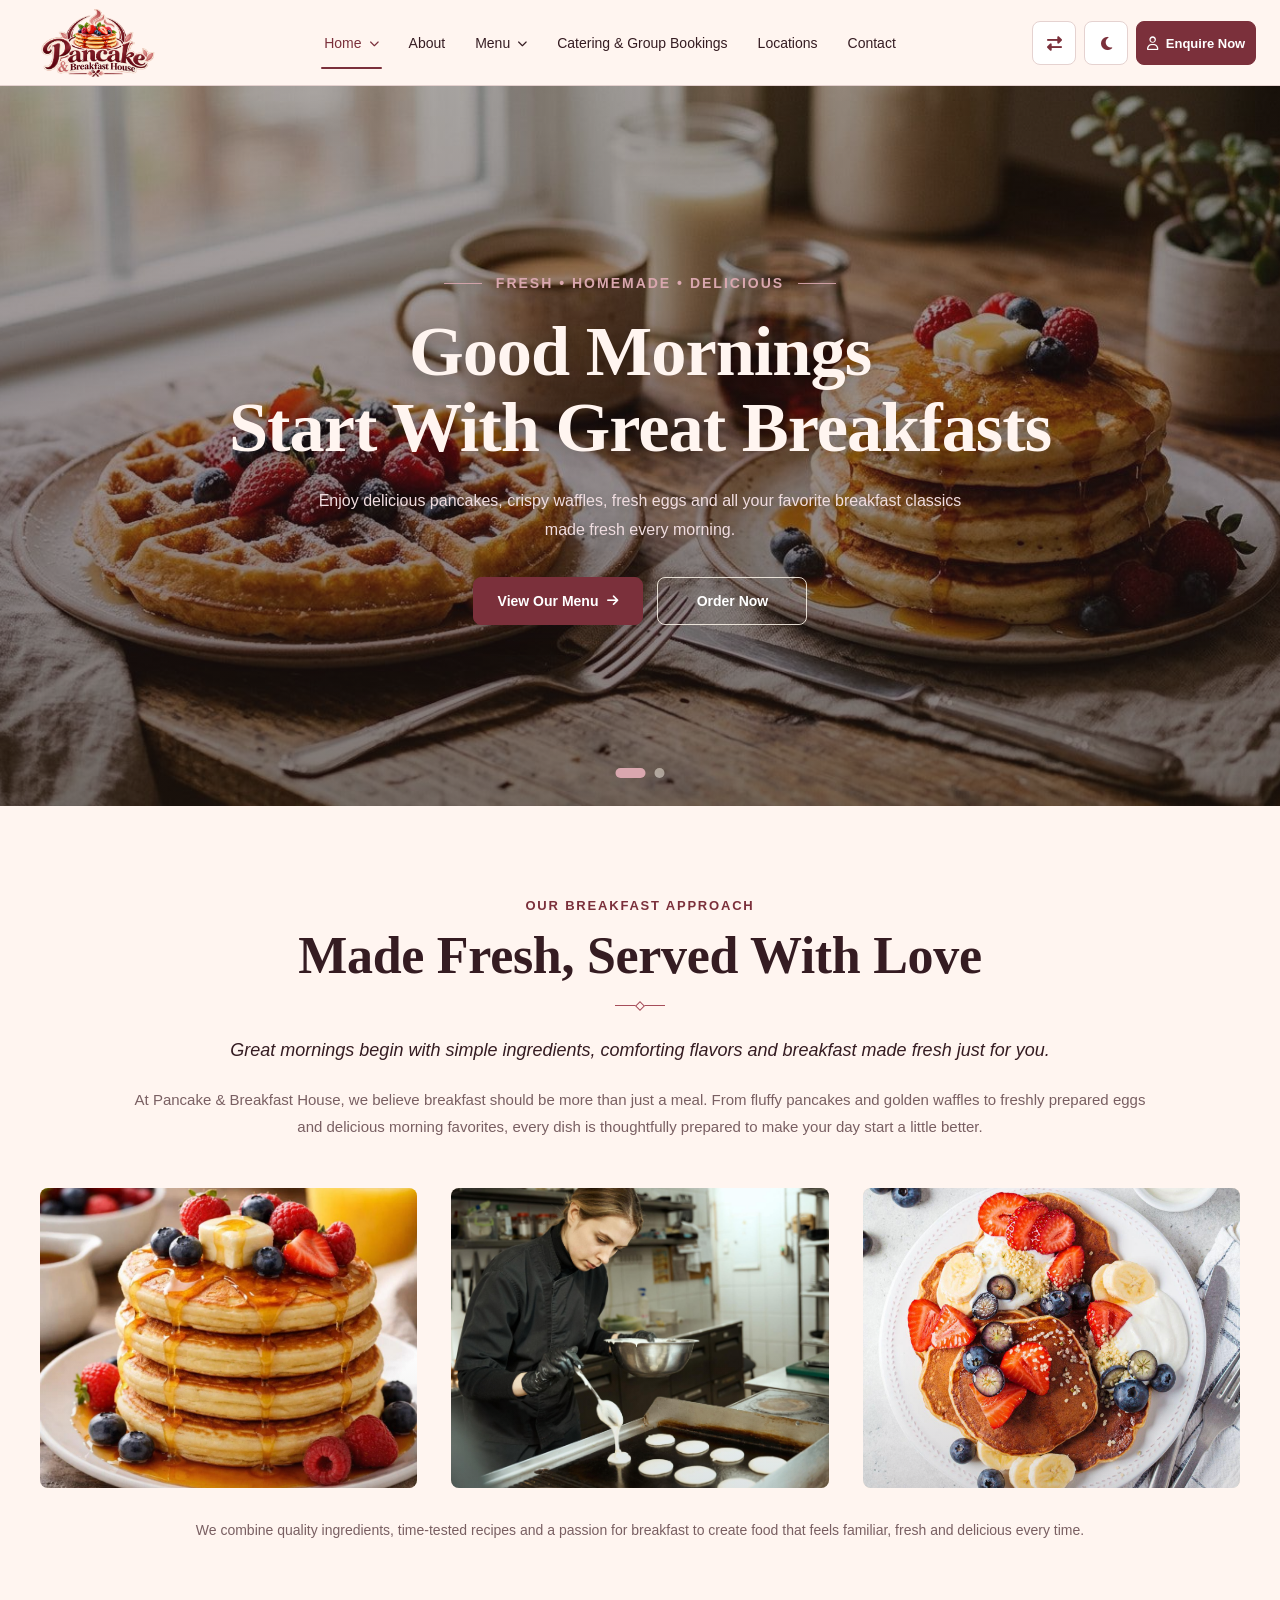
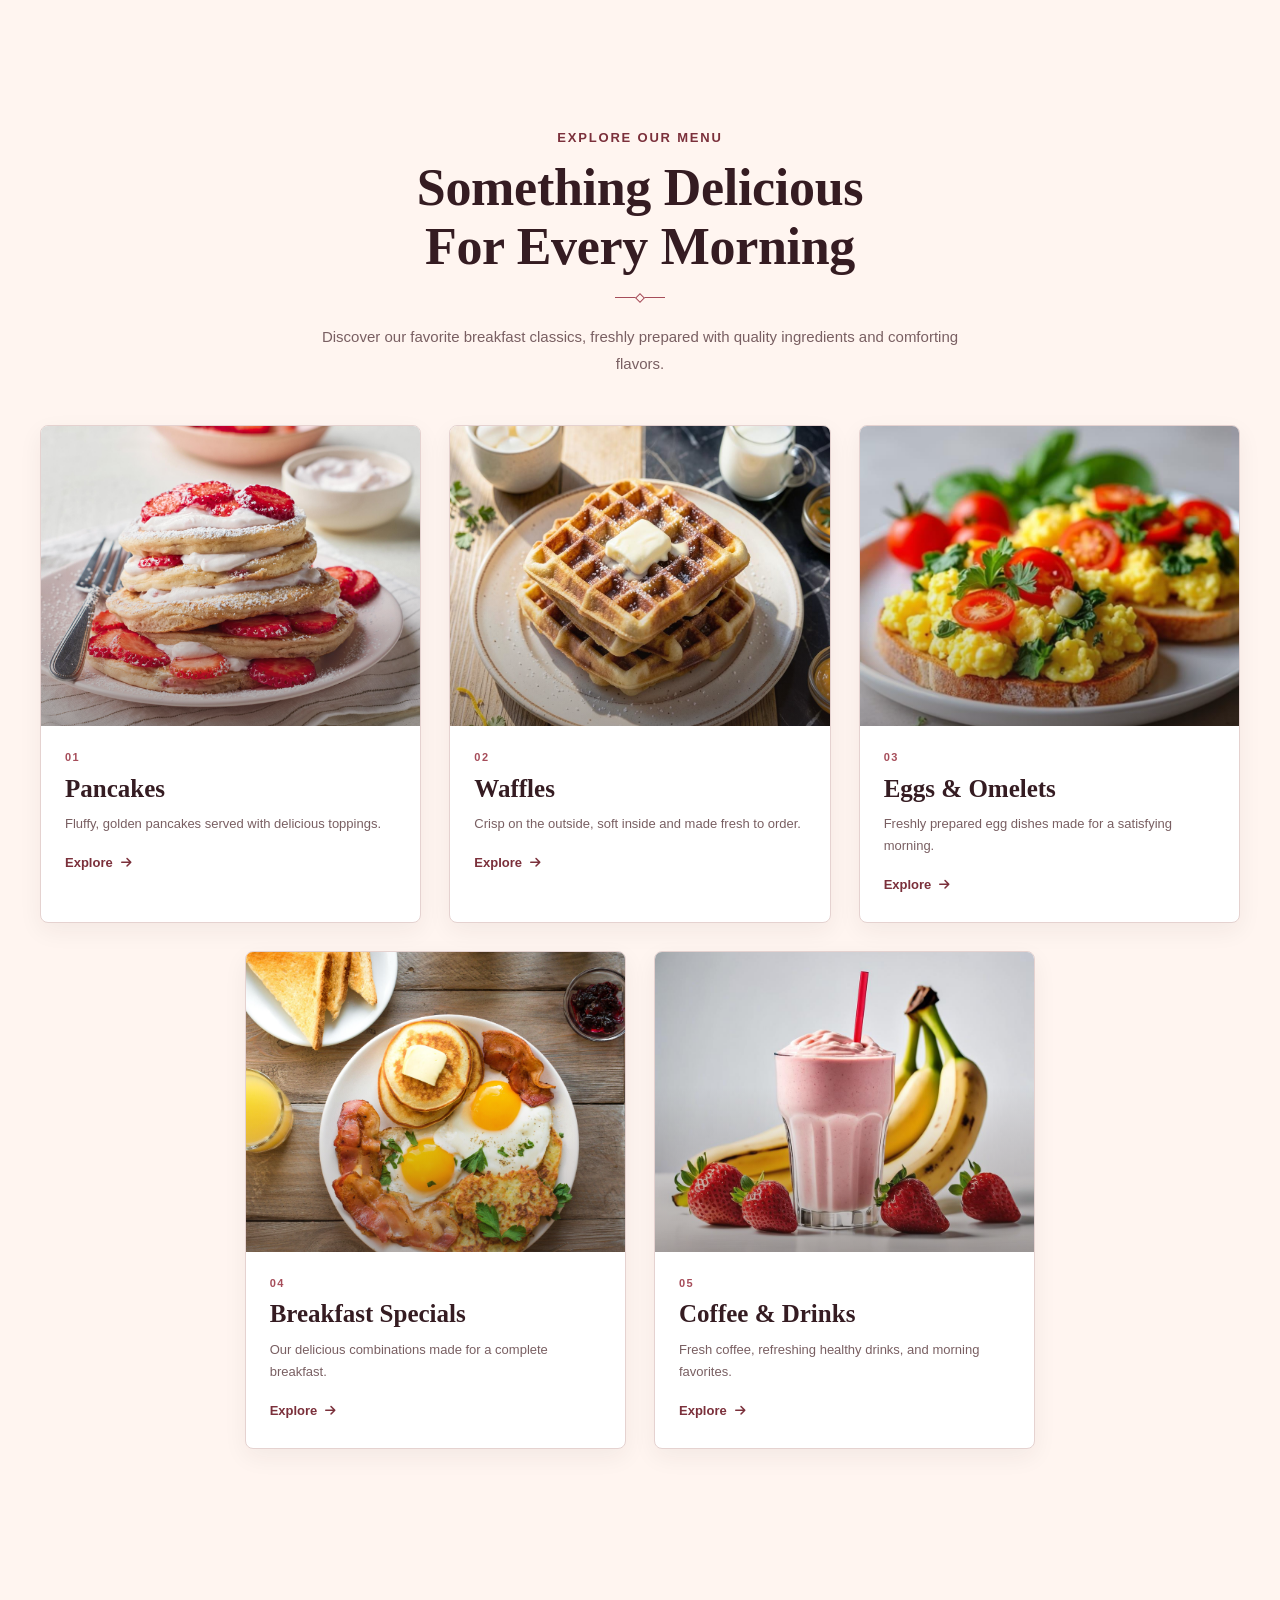
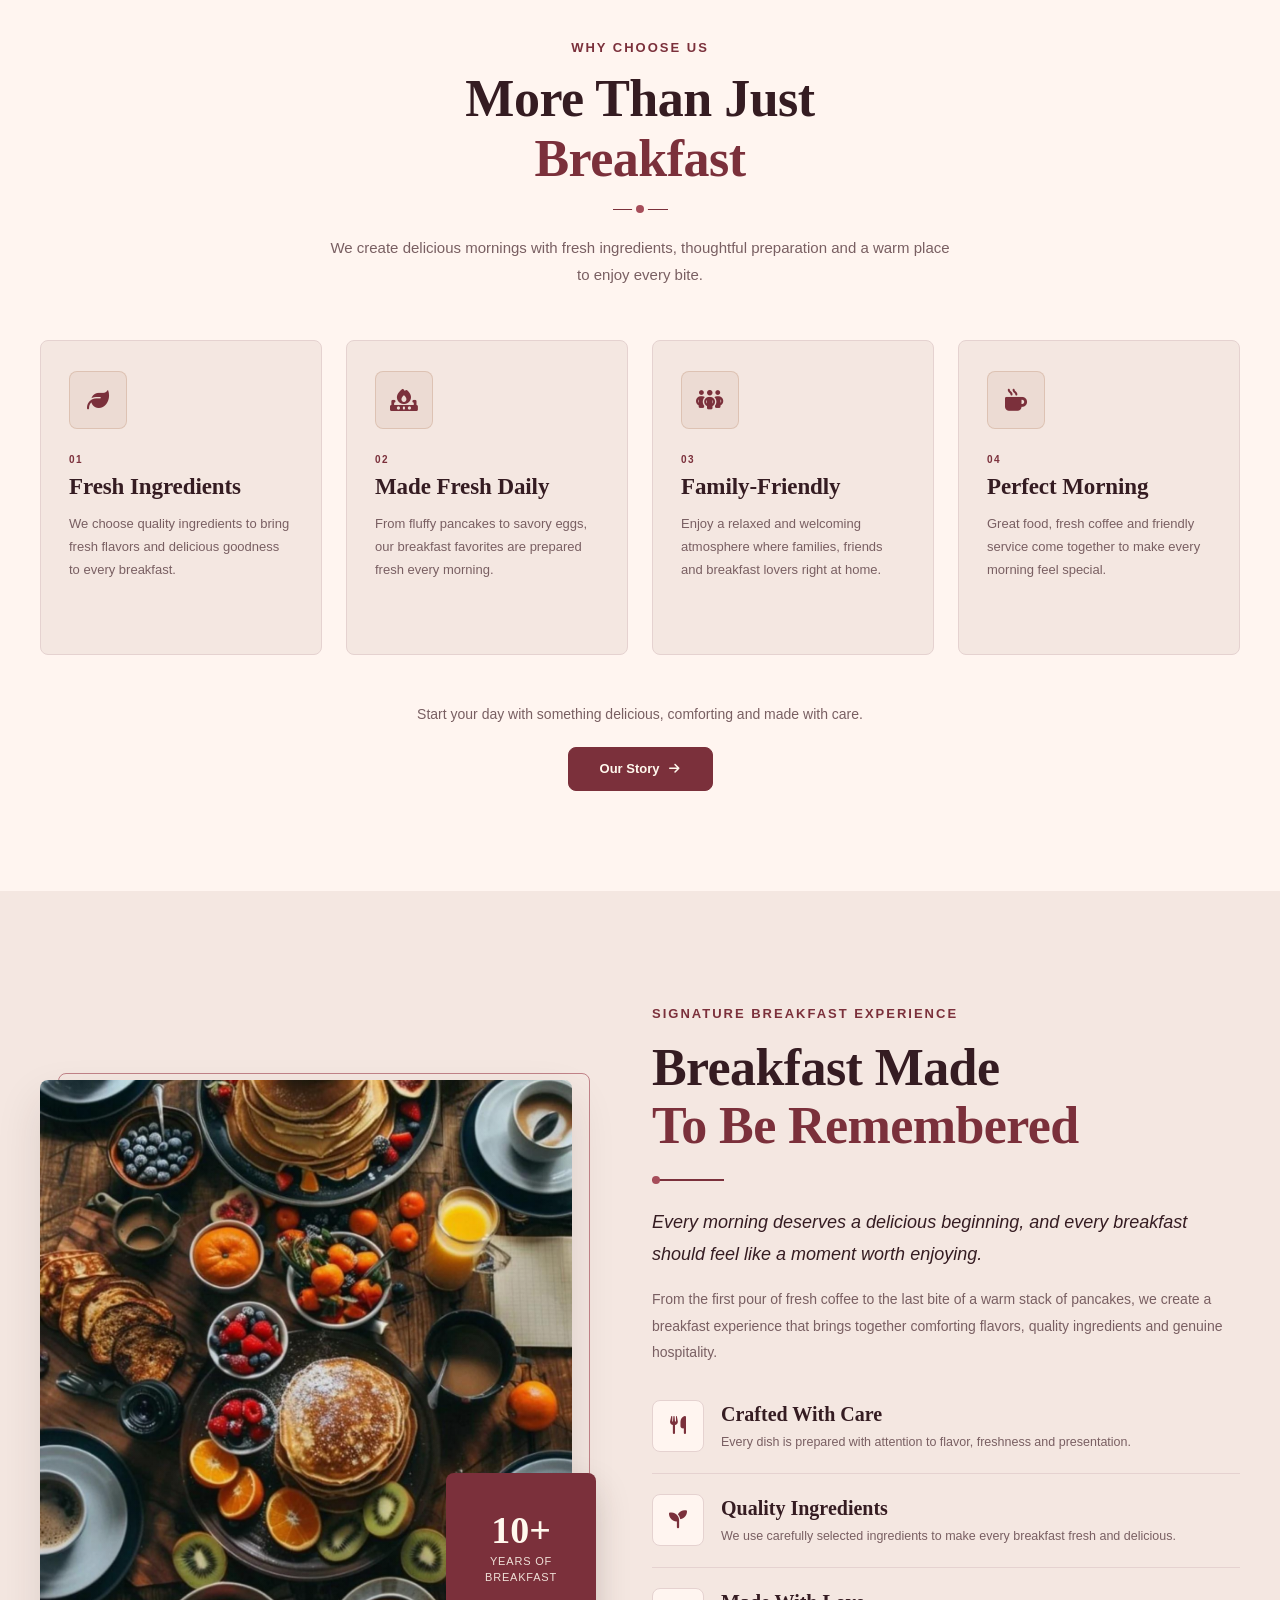
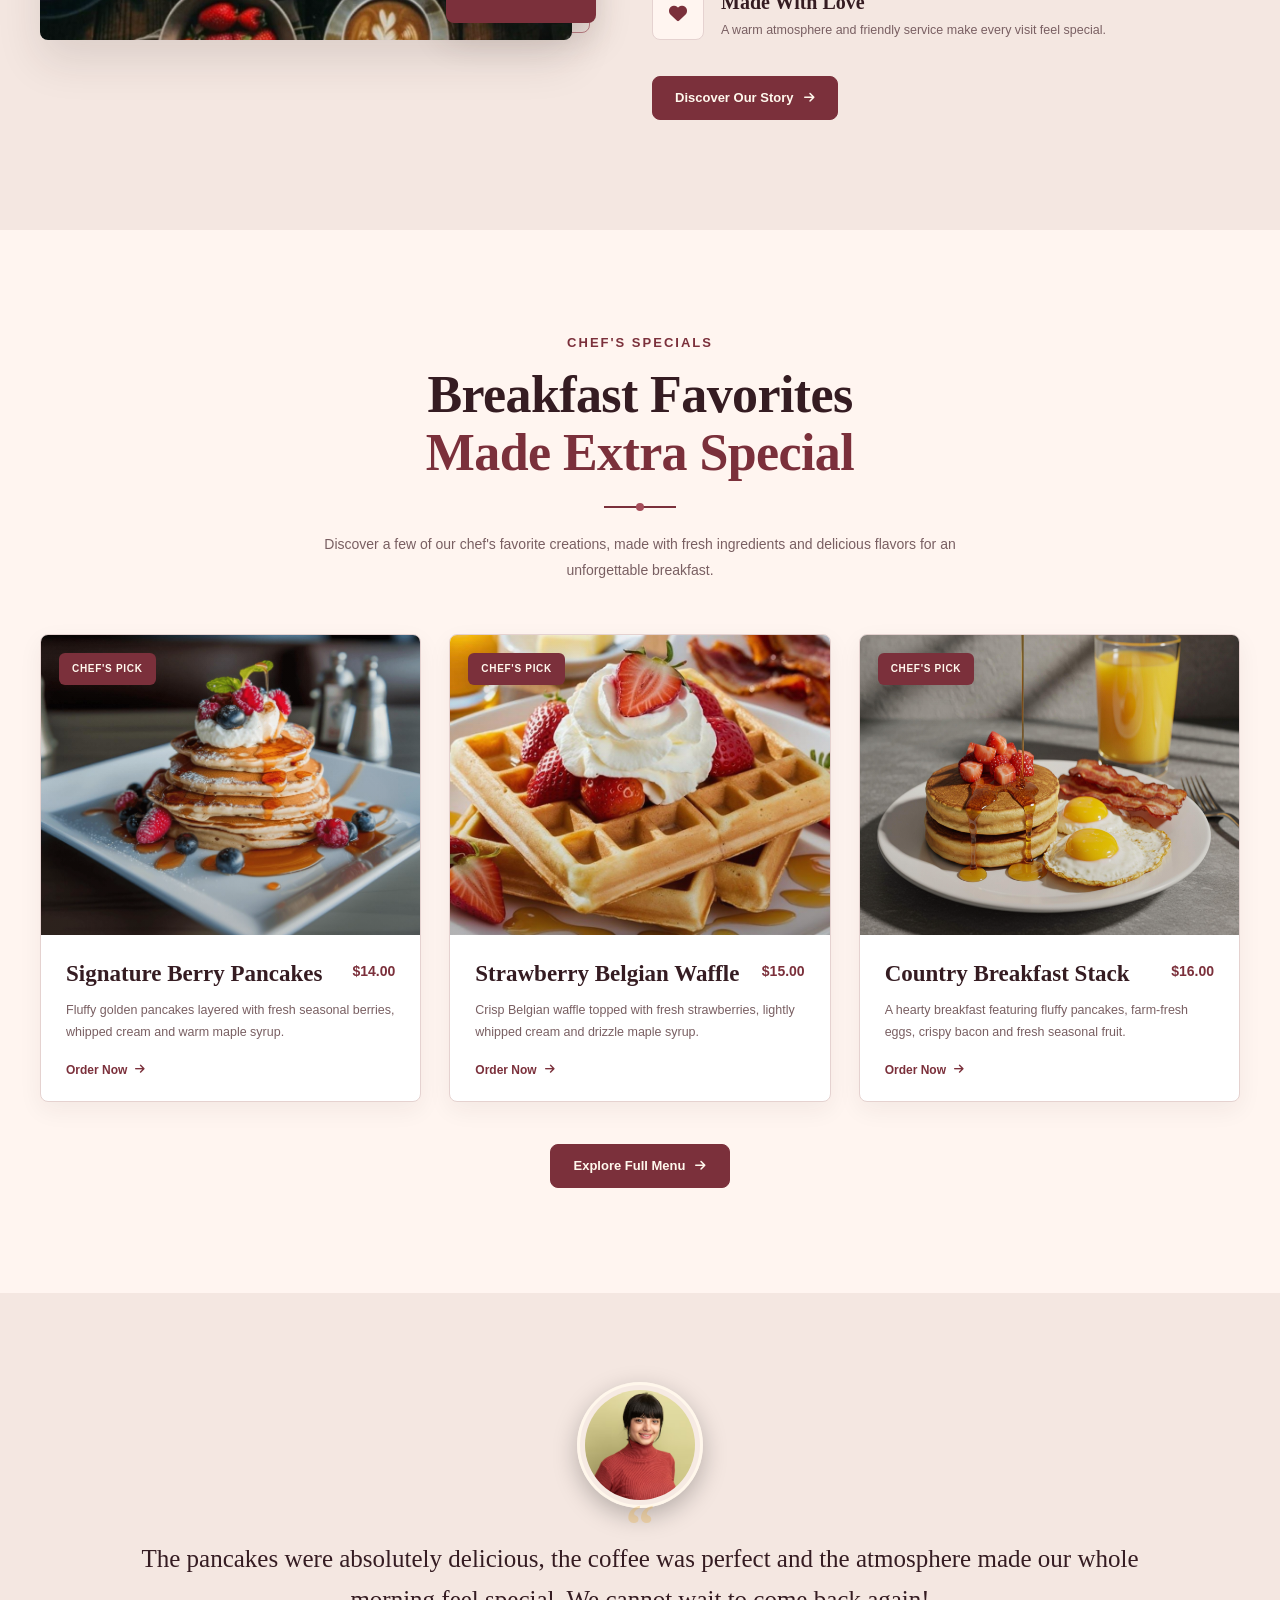
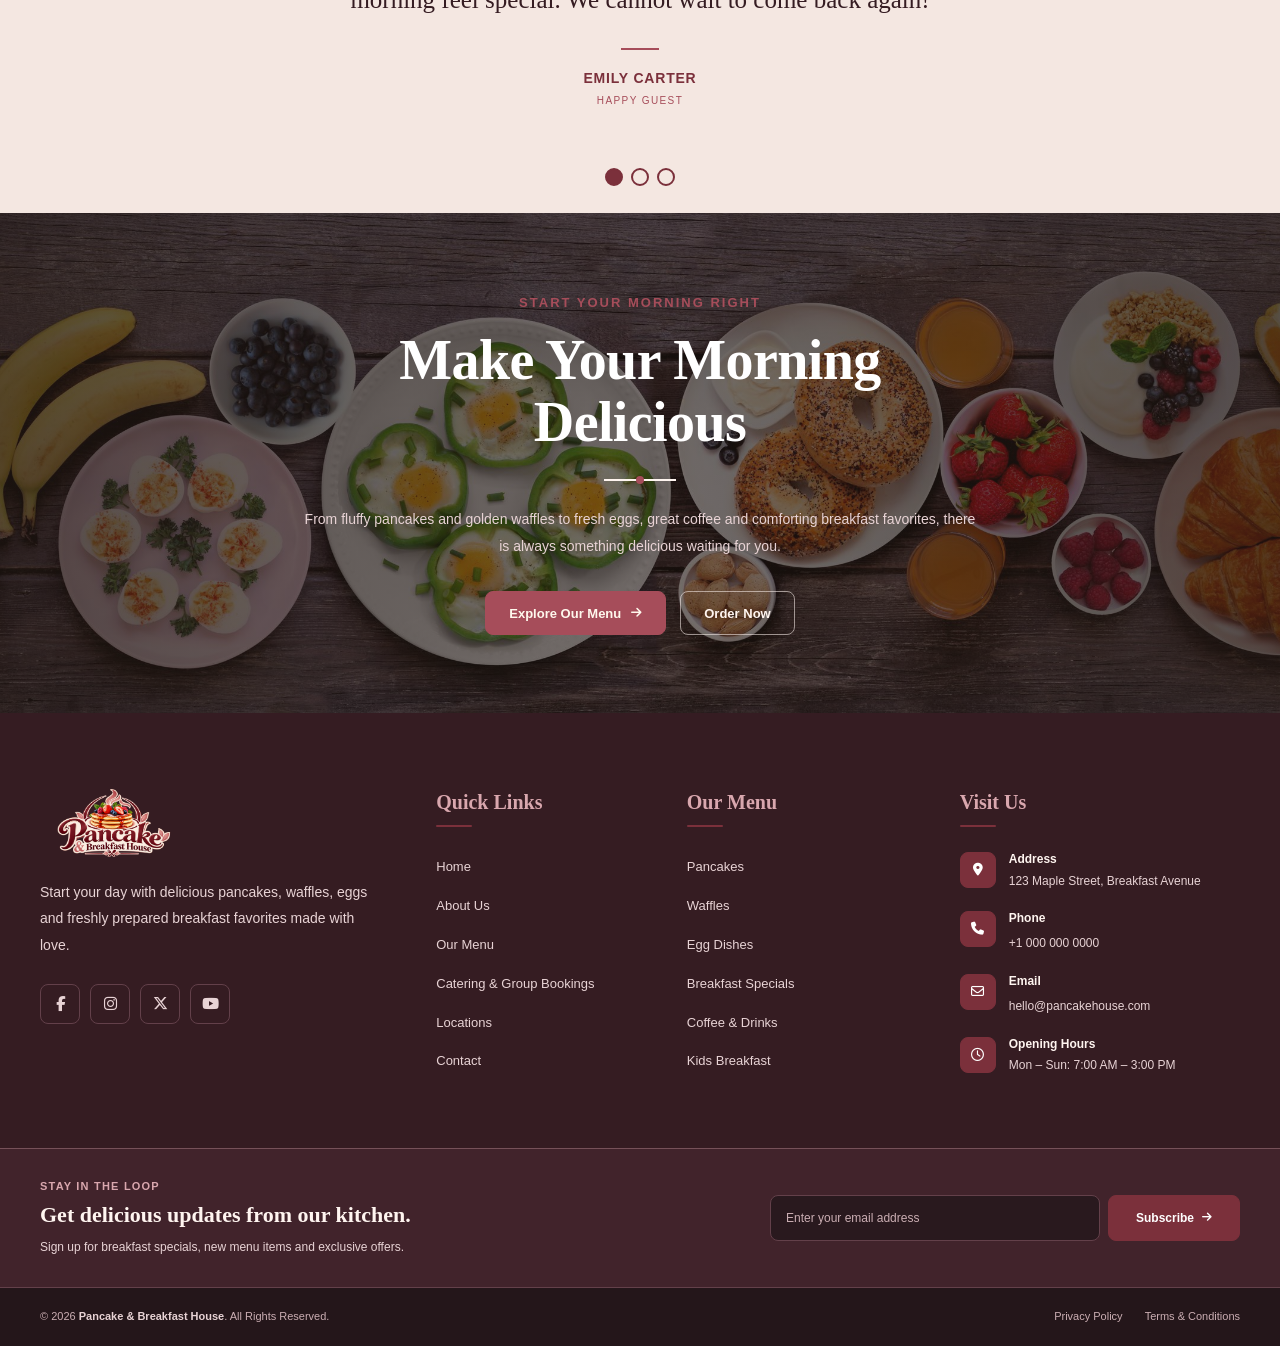
==== commit 810bb10a: "Add files via upload" ====
--- a/index.html
+++ b/index.html
@@ -350,8 +350,8 @@
                          LOGIN
                     ========================================== -->
 
-                    <a
-                        href="login.html"
+                     <a
+                        href="enquire.html"
                         class="login-btn"
                     >
 
@@ -361,7 +361,7 @@
                         ></i>
 
                         <span>
-                            Login
+                            Enquire Now
                         </span>
 
                     </a>
--- a/css/style.css
+++ b/css/style.css
@@ -0,0 +1,47034 @@
+/* =========================================================
+   PANCAKE & BREAKFAST HOUSE
+   PART 2
+   MAIN CSS + DARK MODE
+
+   IMPORTANT:
+   - One logo
+   - One navigation
+   - Header controls on RIGHT
+   - Navigation centered
+   - No separate mobile navigation
+   - Responsive CSS comes in PART 3
+========================================================= */
+
+
+/* =========================================================
+   01. ROOT VARIABLES
+========================================================= */
+/* =========================================================
+   PREMIUM BURGUNDY THEME
+========================================================= */
+
+:root {
+    /* PRIMARY COLORS */
+    --primary-color: #7B303B;
+    --primary-hover: #61232D;
+    --primary-light: #A64D5A;
+
+    /* ACCENT COLORS */
+    --accent-color: #A64D5A;
+    --accent-hover: #873A46;
+    --accent-light: #F0DDE0;
+
+    /* BACKGROUNDS */
+    --bg-color: #FFF5F0;
+    --bg-light: #FFFAF7;
+    --bg-white: #FFFFFF;
+    --bg-cream: #FFF5F0;
+    --bg-beige: #F4E7E1;
+
+    /* TEXT */
+    --text-color: #351C22;
+    --text-dark: #351C22;
+    --text-muted: #795F62;
+    --text-light: #FFF5F0;
+
+    /* BORDERS */
+    --border-color: #E5D2D0;
+    --border-light: #F0E3DF;
+
+    /* BUTTONS */
+    --button-bg: #7B303B;
+    --button-hover: #61232D;
+    --button-text: #FFFFFF;
+
+    /* PREMIUM DETAILS */
+    --highlight-color: #D9A7AE;
+    --shadow-color: rgba(53, 28, 34, 0.12);
+}
+/* =========================================================
+   PREMIUM BURGUNDY — DARK MODE
+========================================================= */
+
+body.dark-mode {
+    --primary-color: #C47A85;
+    --primary-hover: #D99AA3;
+    --primary-light: #E0AAB2;
+
+    --accent-color: #C47A85;
+    --accent-hover: #D99AA3;
+    --accent-light: #513039;
+
+    --bg-color: #24161A;
+    --bg-light: #2E1C21;
+    --bg-white: #382329;
+    --bg-cream: #2E1C21;
+    --bg-beige: #41272E;
+
+    --text-color: #FFF5F0;
+    --text-dark: #FFF5F0;
+    --text-muted: #D8BEC2;
+    --text-light: #FFF5F0;
+
+    --border-color: #56343C;
+    --border-light: #472A31;
+
+    --button-bg: #C47A85;
+    --button-hover: #D99AA3;
+    --button-text: #24161A;
+
+    --highlight-color: #79434D;
+    --shadow-color: rgba(0, 0, 0, 0.25);
+}
+:root {
+
+        /* =====================================================
+       HEADER
+    ===================================================== */
+
+    --header-height: 86px;
+
+    --container-width: 1440px;
+
+    --container-padding: 24px;
+
+
+    /* =====================================================
+       LOGO
+    ===================================================== */
+
+    --logo-width: 190px;
+
+    --logo-height: 68px;
+
+
+    /* =====================================================
+       NAVIGATION
+    ===================================================== */
+
+    --nav-gap: 26px;
+
+    --nav-font-size: 14px;
+
+    --nav-font-weight: 500;
+
+
+    /* =====================================================
+       CONTROLS
+    ===================================================== */
+
+    --controls-width: 250px;
+
+
+    /* =====================================================
+       BUTTONS
+    ===================================================== */
+
+    --button-height: 44px;
+
+    --button-radius: 8px;
+
+    --button-padding-x: 18px;
+
+
+    /* =====================================================
+       DROPDOWN
+    ===================================================== */
+
+    --dropdown-radius: 8px;
+
+    --dropdown-shadow:
+        0 15px 40px rgba(53, 37, 31, 0.12);
+
+
+    /* =====================================================
+       TYPOGRAPHY
+    ===================================================== */
+
+    --font-body: "Poppins", sans-serif;
+
+    --font-heading: "Playfair Display", serif;
+
+
+    /* =====================================================
+       TRANSITION
+    ===================================================== */
+
+    --transition-fast: 0.2s ease;
+
+    --transition-normal: 0.3s ease;
+
+}
+
+
+
+
+/* =========================================================
+   03. RESET
+========================================================= */
+
+*,
+*::before,
+*::after {
+
+    box-sizing: border-box;
+
+    margin: 0;
+
+    padding: 0;
+
+}
+
+
+html {
+
+    width: 100%;
+
+    min-height: 100%;
+
+    scroll-behavior: smooth;
+
+    overflow-x: hidden;
+
+}
+
+
+body {
+
+    width: 100%;
+
+    min-height: 100vh;
+
+    margin: 0;
+
+    padding: 0;
+
+    background: var(--body-background);
+
+    color: var(--text-color);
+
+    font-family: var(--font-body);
+
+    font-size: 15px;
+
+    font-weight: 400;
+
+    line-height: 1.6;
+
+    overflow-x: hidden;
+
+    transition:
+        background-color var(--transition-normal),
+        color var(--transition-normal);
+
+}
+
+
+button,
+input,
+textarea,
+select {
+
+    font: inherit;
+
+}
+
+
+button {
+
+    border: 0;
+
+    outline: none;
+
+}
+
+
+a {
+
+    color: inherit;
+
+    text-decoration: none;
+
+}
+
+
+img {
+
+    max-width: 100%;
+
+    display: block;
+
+}
+
+
+ul,
+ol {
+
+    list-style: none;
+
+}
+/* =========================================================
+   HEADER — BURGUNDY THEME COLORS ONLY
+========================================================= */
+
+/* Default header background */
+.site-header {
+    background: #FFF5F0;
+    border-bottom-color: #E5D2D0;
+}
+
+/* Navigation links */
+.site-header .main-nav > a,
+.site-header .nav-dropdown-toggle {
+    color: #351C22;
+}
+
+.site-header .main-nav > a:hover,
+.site-header .nav-dropdown-toggle:hover {
+    color: #A64D5A;
+}
+
+/* RTL and dark mode toggle buttons */
+.site-header .header-control-btn {
+    color: #7B303B;
+    background: #FFFFFF;
+    border-color: #E5D2D0;
+}
+
+.site-header .header-control-btn:hover {
+    color: #FFFFFF;
+    background: #A64D5A;
+    border-color: #A64D5A;
+}
+
+/* Login button */
+.site-header .login-btn {
+    color: #FFFFFF;
+    background: #7B303B;
+    border-color: #7B303B;
+}
+
+.site-header .login-btn:hover {
+    color: #FFFFFF;
+    background: #A64D5A;
+    border-color: #A64D5A;
+}
+
+/* Dropdown menu */
+.site-header .nav-dropdown-menu {
+    background: #FFF5F0;
+    border-color: #E5D2D0;
+}
+
+.site-header .nav-dropdown-menu a {
+    color: #351C22;
+}
+
+.site-header .nav-dropdown-menu a:hover,
+.site-header .nav-dropdown-menu a.active {
+    color: #FFFFFF;
+    background: #7B303B;
+}
+
+/* Header when scrolling — remains fixed */
+.site-header.scrolled {
+    background: #351C22;
+    border-bottom-color: #56343C;
+}
+
+/* Navigation colors when scrolling */
+.site-header.scrolled .main-nav > a,
+.site-header.scrolled .nav-dropdown-toggle {
+    color: #FFF5F0;
+}
+
+.site-header.scrolled .main-nav > a:hover,
+.site-header.scrolled .nav-dropdown-toggle:hover {
+    color: #D99AA3;
+}
+
+/* Toggle buttons when scrolling */
+.site-header.scrolled .header-control-btn {
+    color: #FFF5F0;
+    background: #41232B;
+    border-color: #79505A;
+}
+
+/* Login button when scrolling */
+.site-header.scrolled .login-btn {
+    color: #FFFFFF;
+    background: #7B303B;
+    border-color: #A64D5A;
+}
+
+/* Dark mode */
+body.dark-mode .site-header {
+    background: #24161A;
+    border-bottom-color: #56343C;
+}
+
+body.dark-mode .site-header .main-nav > a,
+body.dark-mode .site-header .nav-dropdown-toggle {
+    color: #FFF5F0;
+}
+
+body.dark-mode .site-header .header-control-btn {
+    color: #FFF5F0;
+    background: #382329;
+    border-color: #56343C;
+}
+
+body.dark-mode .site-header .nav-dropdown-menu {
+    background: #382329;
+    border-color: #56343C;
+}
+
+body.dark-mode .site-header .nav-dropdown-menu a {
+    color: #FFF5F0;
+}
+/* =========================================================
+   HEADER — REMOVE TRANSPARENCY ON SCROLL
+   PREMIUM BURGUNDY THEME
+========================================================= */
+
+/* HEADER — ALWAYS SOLID BACKGROUND */
+
+.site-header,
+.site-header.scrolled,
+.site-header.sticky,
+.site-header.header-scrolled,
+.site-header.is-scrolled {
+    background: #FFF5F0 !important;
+    background-color: #FFF5F0 !important;
+
+    border-bottom: 1px solid #E5D2D0 !important;
+
+    backdrop-filter: none !important;
+    -webkit-backdrop-filter: none !important;
+}
+
+/* NAVIGATION — BURGUNDY TEXT */
+
+.site-header .nav-link,
+.site-header .nav-dropdown-toggle {
+    color: #351C22 !important;
+}
+
+.site-header .nav-link:hover,
+.site-header .nav-dropdown-toggle:hover {
+    color: #7B303B !important;
+}
+
+/* RTL & DARK MODE BUTTONS */
+
+.site-header .header-control-btn {
+    background: #FFFFFF !important;
+    color: #7B303B !important;
+    border-color: #E5D2D0 !important;
+}
+
+.site-header .header-control-btn:hover {
+    background: #7B303B !important;
+    color: #FFFFFF !important;
+    border-color: #7B303B !important;
+}
+
+/* LOGIN BUTTON */
+
+.site-header .login-btn {
+    background: #7B303B !important;
+    color: #FFFFFF !important;
+    border-color: #7B303B !important;
+}
+
+.site-header .login-btn:hover {
+    background: #61232D !important;
+    border-color: #61232D !important;
+}
+
+/* DARK MODE — SOLID BACKGROUND */
+
+body.dark-mode .site-header,
+body.dark-mode .site-header.scrolled,
+body.dark-mode .site-header.sticky,
+body.dark-mode .site-header.header-scrolled,
+body.dark-mode .site-header.is-scrolled {
+    background: #24161A !important;
+    background-color: #24161A !important;
+    border-bottom-color: #56343C !important;
+}
+
+body.dark-mode .site-header .nav-link,
+body.dark-mode .site-header .nav-dropdown-toggle {
+    color: #FFF5F0 !important;
+}
+
+body.dark-mode .site-header .header-control-btn {
+    background: #382329 !important;
+    color: #FFF5F0 !important;
+    border-color: #56343C !important;
+}
+
+/* =========================================================
+   04. HEADER
+========================================================= */
+
+.site-header {
+
+    position: fixed;
+
+    top: 0;
+
+    left: 0;
+
+    width: 100%;
+
+    height: var(--header-height);
+
+    z-index: 1000;
+
+    background: var(--header-background);
+
+    border-bottom: 1px solid var(--border-color);
+
+    transition:
+        background-color var(--transition-normal),
+        border-color var(--transition-normal);
+
+}
+
+
+/* =========================================================
+   05. HEADER CONTAINER
+========================================================= */
+
+.header-container {
+
+    position: relative;
+
+    width: 100%;
+
+    max-width: var(--container-width);
+
+    height: var(--header-height);
+
+    margin: 0 auto;
+
+    padding:
+        0
+        var(--container-padding);
+
+    display: flex;
+
+    align-items: center;
+
+    justify-content: space-between;
+
+}
+
+
+/* =========================================================
+   06. LOGO
+========================================================= */
+
+.site-logo {
+
+    position: relative;
+
+    z-index: 30;
+
+    width: var(--logo-width);
+
+    height: var(--logo-height);
+
+    flex-shrink: 0;
+
+    display: flex;
+
+    align-items: center;
+
+    justify-content: flex-start;
+
+}
+
+
+.site-logo img {
+
+    width: auto;
+
+    max-width: 100%;
+
+    height: var(--logo-height);
+
+    object-fit: contain;
+
+    object-position: center;
+
+}
+
+
+/* =========================================================
+   07. MAIN NAVIGATION
+
+   The navigation gets the remaining header width.
+
+   The controls are positioned independently on the
+   right side of this navigation.
+
+   Extra right padding prevents the menu from touching
+   the controls.
+========================================================= */
+
+.main-nav {
+
+    position: relative;
+
+    flex: 1;
+
+    min-width: 0;
+
+    height: 100%;
+
+    padding-right: var(--controls-width);
+
+    display: flex;
+
+    align-items: center;
+
+    justify-content: center;
+
+    gap: var(--nav-gap);
+
+}
+
+
+/* =========================================================
+   08. NAVIGATION LINKS
+========================================================= */
+
+.nav-link,
+.nav-dropdown-toggle {
+
+    position: relative;
+
+    min-height: var(--button-height);
+
+    padding:
+        0
+        3px;
+
+    display: inline-flex;
+
+    align-items: center;
+
+    justify-content: center;
+
+    gap: 7px;
+
+    background: transparent;
+
+    color: var(--text-color);
+
+    font-family: var(--font-body);
+
+    font-size: var(--nav-font-size);
+
+    font-weight: var(--nav-font-weight);
+
+    line-height: 1;
+
+    white-space: nowrap;
+
+    cursor: pointer;
+
+    transition:
+        color var(--transition-fast);
+
+}
+
+
+/* =========================================================
+   NAV HOVER
+========================================================= */
+
+.nav-link:hover,
+.nav-dropdown-toggle:hover {
+
+    color: var(--primary-color);
+
+}
+
+
+/* =========================================================
+   ACTIVE NAVIGATION
+========================================================= */
+
+.nav-link.active {
+
+    color: var(--primary-color);
+
+    font-weight: 600;
+
+}
+
+
+.nav-link.active::after {
+
+    content: "";
+
+    position: absolute;
+
+    left: 3px;
+
+    right: 3px;
+
+    bottom: 5px;
+
+    height: 2px;
+
+    border-radius: 20px;
+
+    background: var(--primary-color);
+
+}
+
+
+/* =========================================================
+   09. NAV DROPDOWN
+========================================================= */
+
+.nav-dropdown {
+
+    position: relative;
+
+    height: 100%;
+
+    flex-shrink: 0;
+
+    display: flex;
+
+    align-items: center;
+
+}
+
+
+.nav-dropdown-toggle {
+
+    border: 0;
+
+    outline: none;
+
+}
+
+
+/* =========================================================
+   DROPDOWN ARROW
+========================================================= */
+
+.nav-dropdown-toggle i {
+
+    font-size: 10px;
+
+    transition:
+        transform var(--transition-normal);
+
+}
+
+
+/* =========================================================
+   ARROW OPEN
+========================================================= */
+
+.nav-dropdown:hover
+.nav-dropdown-toggle i,
+
+.nav-dropdown:focus-within
+.nav-dropdown-toggle i,
+
+.nav-dropdown.is-open
+.nav-dropdown-toggle i {
+
+    transform: rotate(180deg);
+
+}
+
+
+/* =========================================================
+   10. DROPDOWN MENU
+========================================================= */
+
+.nav-dropdown-menu {
+
+    position: absolute;
+
+    top: calc(100% + 10px);
+
+    left: 50%;
+
+    width: max-content;
+
+    min-width: 180px;
+
+    padding: 8px;
+
+    background: var(--dropdown-background);
+
+    border: 1px solid var(--border-color);
+
+    border-radius: var(--dropdown-radius);
+
+    box-shadow: var(--dropdown-shadow);
+
+    opacity: 0;
+
+    visibility: hidden;
+
+    pointer-events: none;
+
+    transform:
+        translateX(-50%)
+        translateY(10px);
+
+    z-index: 1100;
+
+    transition:
+        opacity var(--transition-normal),
+        visibility var(--transition-normal),
+        transform var(--transition-normal);
+
+}
+
+
+/* =========================================================
+   DROPDOWN BRIDGE
+========================================================= */
+
+.nav-dropdown-menu::before {
+
+    content: "";
+
+    position: absolute;
+
+    top: -11px;
+
+    left: 0;
+
+    width: 100%;
+
+    height: 11px;
+
+    background: transparent;
+
+}
+
+
+/* =========================================================
+   HOME DROPDOWN
+========================================================= */
+
+.nav-dropdown:first-child
+.nav-dropdown-menu {
+
+    min-width: 175px;
+
+}
+
+
+/* =========================================================
+   MENU DROPDOWN
+
+   Menu is the second .nav-dropdown in your HTML.
+========================================================= */
+
+.nav-dropdown:nth-of-type(2)
+.nav-dropdown-menu {
+
+    min-width: 220px;
+
+}
+
+
+/* =========================================================
+   DROPDOWN OPEN
+========================================================= */
+
+.nav-dropdown:hover
+> .nav-dropdown-menu,
+
+.nav-dropdown:focus-within
+> .nav-dropdown-menu,
+
+.nav-dropdown.is-open
+> .nav-dropdown-menu {
+
+    opacity: 1;
+
+    visibility: visible;
+
+    pointer-events: auto;
+
+    transform:
+        translateX(-50%)
+        translateY(0);
+
+}
+
+
+/* =========================================================
+   11. DROPDOWN LINKS
+========================================================= */
+
+.nav-dropdown-menu a {
+
+    width: 100%;
+
+    min-height: 42px;
+
+    padding:
+        0
+        14px;
+
+    display: flex;
+
+    align-items: center;
+
+    border-radius: 6px;
+
+    color: var(--text-color);
+
+    font-family: var(--font-body);
+
+    font-size: 13px;
+
+    font-weight: 500;
+
+    line-height: 1.4;
+
+    white-space: nowrap;
+
+    transition:
+        background-color var(--transition-fast),
+        color var(--transition-fast);
+
+}
+
+
+.nav-dropdown-menu a:hover {
+
+    background: var(--hover-background);
+
+    color: var(--primary-color);
+
+}
+
+
+.nav-dropdown-menu a.active {
+
+    background: var(--hover-background);
+
+    color: var(--primary-color);
+
+    font-weight: 600;
+
+}
+
+
+/* =========================================================
+   12. HEADER CONTROLS
+
+   IMPORTANT:
+
+   These buttons are NOT part of the centered menu.
+
+   They are locked to the RIGHT side.
+========================================================= */
+
+.header-controls {
+
+    position: absolute;
+
+    top: 50%;
+
+    right: 0;
+
+    transform: translateY(-50%);
+
+    width: var(--controls-width);
+
+    height: var(--button-height);
+
+    display: flex;
+
+    align-items: center;
+
+    justify-content: flex-end;
+
+    gap: 8px;
+
+    z-index: 50;
+
+}
+
+
+/* =========================================================
+   13. RTL BUTTON + DARK MODE BUTTON
+========================================================= */
+
+.header-control-btn {
+
+    width: var(--button-height);
+
+    height: var(--button-height);
+
+    flex: 0 0 var(--button-height);
+
+    display: inline-flex;
+
+    align-items: center;
+
+    justify-content: center;
+
+    border: 1px solid var(--border-color);
+
+    border-radius: var(--button-radius);
+
+    background: transparent;
+
+    color: var(--text-color);
+
+    cursor: pointer;
+
+    transition:
+        background-color var(--transition-fast),
+        border-color var(--transition-fast),
+        color var(--transition-fast);
+
+}
+
+
+.header-control-btn i {
+
+    font-size: 15px;
+
+    pointer-events: none;
+
+}
+
+
+/* =========================================================
+   CONTROL HOVER
+========================================================= */
+
+.header-control-btn:hover {
+
+    background: var(--primary-color);
+
+    border-color: var(--primary-color);
+
+    color: #ffffff;
+
+}
+
+
+/* =========================================================
+   ACTIVE CONTROL
+========================================================= */
+
+.header-control-btn.active {
+
+    background: var(--primary-color);
+
+    border-color: var(--primary-color);
+
+    color: #ffffff;
+
+}
+
+
+/* =========================================================
+   14. LOGIN BUTTON
+========================================================= */
+
+.login-btn {
+
+    min-width: 120px;
+
+    height: var(--button-height);
+
+    padding:
+        0
+        var(--button-padding-x);
+
+    flex: 0 0 120px;
+
+    display: inline-flex;
+
+    align-items: center;
+
+    justify-content: center;
+
+    gap: 8px;
+
+    border: 1px solid var(--primary-color);
+
+    border-radius: var(--button-radius);
+
+    background: var(--primary-color);
+
+    color: #ffffff;
+
+    font-family: var(--font-body);
+
+    font-size: 13px;
+
+    font-weight: 600;
+
+    line-height: 1;
+
+    white-space: nowrap;
+
+    cursor: pointer;
+
+    transition:
+        background-color var(--transition-fast),
+        border-color var(--transition-fast);
+
+}
+
+
+.login-btn i {
+
+    font-size: 13px;
+
+}
+
+
+.login-btn:hover {
+
+    background: var(--primary-hover);
+
+    border-color: var(--primary-hover);
+
+    color: #ffffff;
+
+}
+
+
+/* =========================================================
+   15. HAMBURGER
+
+   Hidden on desktop.
+
+   Part 3 will display this at 1199px and below.
+========================================================= */
+
+.menu-toggle {
+
+    display: none;
+
+    width: 46px;
+
+    height: 46px;
+
+    flex-shrink: 0;
+
+    align-items: center;
+
+    justify-content: center;
+
+    border: 1px solid var(--border-color);
+
+    border-radius: var(--button-radius);
+
+    background: var(--primary-color);
+
+    color: #ffffff;
+
+    cursor: pointer;
+
+    transition:
+        background-color var(--transition-fast),
+        border-color var(--transition-fast);
+
+}
+
+
+.menu-toggle i {
+
+    font-size: 19px;
+
+    pointer-events: none;
+
+}
+
+
+.menu-toggle:hover {
+
+    background: var(--primary-hover);
+
+    border-color: var(--primary-hover);
+
+}
+
+
+.menu-toggle.is-active {
+
+    background: var(--primary-hover);
+
+    border-color: var(--primary-hover);
+
+}
+
+
+/* =========================================================
+   16. MAIN
+========================================================= */
+
+main {
+
+    width: 100%;
+
+    min-height:
+        calc(100vh - var(--header-height));
+
+    padding-top: var(--header-height);
+
+    background: var(--body-background);
+
+    transition:
+        background-color var(--transition-normal);
+
+}
+
+
+/* =========================================================
+   17. TYPOGRAPHY
+========================================================= */
+
+h1,
+h2,
+h3,
+h4,
+h5,
+h6 {
+
+    margin: 0;
+
+    color: var(--text-color);
+
+    font-family: var(--font-heading);
+
+    font-weight: 600;
+
+    line-height: 1.2;
+
+}
+
+
+p {
+
+    margin: 0;
+
+    color: var(--text-secondary);
+
+}
+
+
+/* =========================================================
+   18. FOCUS
+========================================================= */
+
+.nav-link:focus-visible,
+.nav-dropdown-toggle:focus-visible,
+.nav-dropdown-menu a:focus-visible,
+.header-control-btn:focus-visible,
+.login-btn:focus-visible,
+.menu-toggle:focus-visible {
+
+    outline:
+        3px solid rgba(229, 176, 75, 0.45);
+
+    outline-offset: 3px;
+
+}
+
+
+/* =========================================================
+   19. SELECTION
+========================================================= */
+
+::selection {
+
+    background: var(--primary-color);
+
+    color: #ffffff;
+
+}
+
+
+/* =========================================================
+   20. SCROLLBAR
+========================================================= */
+
+::-webkit-scrollbar {
+
+    width: 8px;
+
+}
+
+
+::-webkit-scrollbar-track {
+
+    background: var(--body-background);
+
+}
+
+
+::-webkit-scrollbar-thumb {
+
+    background: var(--primary-color);
+
+    border-radius: 20px;
+
+}
+
+
+::-webkit-scrollbar-thumb:hover {
+
+    background: var(--primary-hover);
+
+}
+
+
+/* =========================================================
+   21. DARK MODE
+========================================================= */
+
+body.dark-mode {
+
+    background: var(--body-background);
+
+    color: var(--text-color);
+
+}
+
+
+/* =========================================================
+   DARK HEADER
+========================================================= */
+
+body.dark-mode .site-header {
+
+    background: var(--header-background);
+
+    border-color: var(--border-color);
+
+}
+
+
+/* =========================================================
+   DARK NAV
+========================================================= */
+
+body.dark-mode .nav-link,
+body.dark-mode .nav-dropdown-toggle {
+
+    color: var(--text-color);
+
+}
+
+
+body.dark-mode .nav-link:hover,
+body.dark-mode .nav-dropdown-toggle:hover {
+
+    color: var(--accent-color);
+
+}
+
+
+body.dark-mode .nav-link.active {
+
+    color: var(--accent-color);
+
+}
+
+
+body.dark-mode .nav-link.active::after {
+
+    background: var(--accent-color);
+
+}
+
+
+/* =========================================================
+   22. DARK DROPDOWN
+========================================================= */
+
+body.dark-mode .nav-dropdown-menu {
+
+    background: var(--dropdown-background);
+
+    border-color: var(--border-color);
+
+    box-shadow: var(--dropdown-shadow);
+
+}
+
+
+body.dark-mode .nav-dropdown-menu a {
+
+    color: var(--text-color);
+
+}
+
+
+body.dark-mode .nav-dropdown-menu a:hover,
+body.dark-mode .nav-dropdown-menu a.active {
+
+    background:
+        rgba(229, 176, 75, 0.10);
+
+    color: var(--accent-color);
+
+}
+
+
+/* =========================================================
+   23. DARK CONTROLS
+========================================================= */
+
+body.dark-mode .header-control-btn {
+
+    background: transparent;
+
+    border-color: var(--border-color);
+
+    color: var(--text-color);
+
+}
+
+
+body.dark-mode .header-control-btn:hover {
+
+    background: var(--accent-color);
+
+    border-color: var(--accent-color);
+
+    color: #211713;
+
+}
+
+
+body.dark-mode .header-control-btn.active {
+
+    background: var(--accent-color);
+
+    border-color: var(--accent-color);
+
+    color: #211713;
+
+}
+
+
+/* =========================================================
+   24. DARK LOGIN
+========================================================= */
+
+body.dark-mode .login-btn {
+
+    background: var(--primary-color);
+
+    border-color: var(--primary-color);
+
+    color: #ffffff;
+
+}
+
+
+body.dark-mode .login-btn:hover {
+
+    background: var(--secondary-color);
+
+    border-color: var(--secondary-color);
+
+    color: #ffffff;
+
+}
+
+
+/* =========================================================
+   25. DARK HAMBURGER
+========================================================= */
+
+body.dark-mode .menu-toggle {
+
+    background: var(--primary-color);
+
+    border-color: var(--primary-color);
+
+    color: #ffffff;
+
+}
+
+
+body.dark-mode .menu-toggle:hover,
+body.dark-mode .menu-toggle.is-active {
+
+    background: var(--secondary-color);
+
+    border-color: var(--secondary-color);
+
+    color: #ffffff;
+
+}
+
+
+/* =========================================================
+   26. DESKTOP TUNING
+========================================================= */
+
+@media (min-width: 1200px) {
+
+    .main-nav {
+
+        /*
+           Keeps the menu visually centered in the
+           available header space while leaving a full
+           250px area for the controls.
+        */
+
+        padding-right: var(--controls-width);
+
+        gap: 24px;
+
+    }
+
+}
+
+
+/* =========================================================
+   END PART 2
+========================================================= */
+
+
+
+
+/* =========================================================
+   PANCAKE & BREAKFAST HOUSE
+   FOOTER — PART 2
+   MAIN FOOTER CSS
+
+   RESPONSIVE + RTL RESPONSIVE
+   WILL BE ADDED IN PART 3
+========================================================= */
+
+
+/* =========================================================
+   01. FOOTER ROOT VARIABLES
+========================================================= */
+
+:root {
+
+    
+    /* =========================================================
+   FOOTER — PREMIUM BURGUNDY THEME
+========================================================= */
+
+--footer-background: #351C22;
+--footer-background-secondary: #41232B;
+
+--footer-text: #FFF5F0;
+--footer-text-secondary: #E8D3D5;
+
+--footer-muted: #CBAEB3;
+
+--footer-primary: #A64D5A;
+--footer-primary-hover: #C06B78;
+
+--footer-border: #63404A;
+
+--footer-input-background: #29191E;
+
+--footer-bottom-background: #24161A;
+
+
+    /* -----------------------------------------------------
+       FOOTER SIZING
+    ----------------------------------------------------- */
+
+    --footer-container-width: 1320px;
+
+    --footer-container-padding: 24px;
+
+    --footer-main-padding-top: 76px;
+
+    --footer-main-padding-bottom: 72px;
+
+
+    /* -----------------------------------------------------
+       FOOTER RADIUS
+    ----------------------------------------------------- */
+
+    --footer-radius: 8px;
+
+    --footer-social-radius: 8px;
+
+    --footer-input-radius: 8px;
+
+
+    /* -----------------------------------------------------
+       FOOTER TRANSITIONS
+    ----------------------------------------------------- */
+
+    --footer-transition:
+        all 0.3s ease;
+
+}
+
+
+/* =========================================================
+   02. FOOTER RESET
+========================================================= */
+
+.site-footer,
+.site-footer *,
+.site-footer *::before,
+.site-footer *::after {
+
+    box-sizing: border-box;
+}
+
+
+/* =========================================================
+   03. FOOTER MAIN
+========================================================= */
+
+.site-footer {
+
+    position: relative;
+
+    width: 100%;
+
+    margin: 0;
+
+    padding: 0;
+
+    background:
+        var(--footer-background);
+
+    color:
+        var(--footer-text);
+
+    font-family:
+        "Poppins",
+        sans-serif;
+
+    overflow: hidden;
+
+}
+
+
+/* =========================================================
+   04. FOOTER MAIN SECTION
+========================================================= */
+
+.footer-main {
+
+    position: relative;
+
+    width: 100%;
+
+    margin: 0;
+
+    padding:
+        var(--footer-main-padding-top)
+        0
+        var(--footer-main-padding-bottom);
+
+    background:
+        var(--footer-background);
+
+}
+
+
+/* =========================================================
+   05. FOOTER CONTAINER
+========================================================= */
+
+.footer-container {
+
+    width: 100%;
+
+    max-width:
+        var(--footer-container-width);
+
+    margin:
+        0 auto;
+
+    padding:
+        0 var(--footer-container-padding);
+}
+
+
+/* =========================================================
+   06. FOOTER MAIN GRID
+========================================================= */
+
+.footer-main .footer-container {
+
+    display: grid;
+
+    grid-template-columns:
+        1.5fr
+        0.85fr
+        0.95fr
+        1.25fr;
+
+    column-gap: 60px;
+
+    row-gap: 50px;
+
+    align-items: start;
+}
+
+
+/* =========================================================
+   07. FOOTER COLUMNS
+========================================================= */
+
+.footer-column {
+
+    min-width: 0;
+
+    margin: 0;
+
+    padding: 0;
+}
+
+
+/* =========================================================
+   08. FOOTER BRAND
+========================================================= */
+
+.footer-brand-column {
+
+    max-width: 390px;
+}
+
+
+/* =========================================================
+   09. FOOTER LOGO
+========================================================= */
+
+.footer-logo {
+
+    width: max-content;
+
+    max-width: 100%;
+
+    height: auto;
+
+    margin: 0 0 22px;
+
+    padding: 0;
+
+    display: inline-flex;
+
+    align-items: center;
+
+    text-decoration: none;
+
+    line-height: 0;
+}
+
+
+.footer-logo img {
+
+    width: auto;
+
+    max-width: 190px;
+
+    height: 68px;
+
+    display: block;
+
+    object-fit: contain;
+}
+
+
+/* =========================================================
+   10. FOOTER DESCRIPTION
+========================================================= */
+
+.footer-description {
+
+    max-width: 370px;
+
+    margin: 0;
+
+    padding: 0;
+
+    color:
+        var(--footer-text-secondary);
+
+    font-size: 14px;
+
+    font-weight: 400;
+
+    line-height: 1.9;
+}
+
+
+/* =========================================================
+   11. FOOTER SOCIAL
+========================================================= */
+
+.footer-social {
+
+    margin-top: 25px;
+
+    display: flex;
+
+    align-items: center;
+
+    gap: 10px;
+}
+
+
+/* =========================================================
+   12. SOCIAL LINK
+========================================================= */
+
+.footer-social-link {
+
+    width: 40px;
+
+    height: 40px;
+
+    min-width: 40px;
+
+    min-height: 40px;
+
+    display: inline-flex;
+
+    align-items: center;
+
+    justify-content: center;
+
+    border:
+        1px solid var(--footer-border);
+
+    border-radius:
+        var(--footer-social-radius);
+
+    background:
+        transparent;
+
+    color:
+        var(--footer-text-secondary);
+
+    text-decoration: none;
+
+    transition:
+        var(--footer-transition);
+}
+
+
+.footer-social-link i {
+
+    font-size: 15px;
+
+    line-height: 1;
+}
+
+
+.footer-social-link:hover {
+
+    background:
+        var(--footer-primary);
+
+    border-color:
+        var(--footer-primary);
+
+    color:
+        #ffffff;
+
+    transform:
+        translateY(-2px);
+}
+
+
+/* =========================================================
+   13. FOOTER TITLE
+========================================================= */
+
+.footer-title {
+
+    position: relative;
+
+    margin: 0 0 24px;
+
+    padding: 0 0 12px;
+
+    color:
+        var(--footer-text);
+
+    font-family:
+        "Playfair Display",
+        serif;
+
+    font-size: 20px;
+
+    font-weight: 600;
+
+    line-height: 1.3;
+}
+
+
+/* =========================================================
+   14. FOOTER TITLE UNDERLINE
+========================================================= */
+
+.footer-title::after {
+
+    content: "";
+
+    position: absolute;
+
+    left: 0;
+
+    bottom: 0;
+
+    width: 36px;
+
+    height: 2px;
+
+    background:
+        var(--footer-primary);
+
+    border-radius: 20px;
+}
+
+
+/* =========================================================
+   15. FOOTER LINKS LIST
+========================================================= */
+
+.footer-links {
+
+    margin: 0;
+
+    padding: 0;
+
+    list-style: none;
+}
+
+
+.footer-links li {
+
+    margin: 0;
+
+    padding: 0;
+}
+
+
+.footer-links li + li {
+
+    margin-top: 12px;
+}
+
+
+/* =========================================================
+   16. FOOTER LINKS
+========================================================= */
+
+.footer-links a {
+
+    position: relative;
+
+    display: inline-flex;
+
+    align-items: center;
+
+    max-width: 100%;
+
+    color:
+        var(--footer-text-secondary);
+
+    font-size: 13px;
+
+    font-weight: 400;
+
+    line-height: 1.6;
+
+    text-decoration: none;
+
+    transition:
+        var(--footer-transition);
+}
+
+
+.footer-links a::before {
+
+    content: "";
+
+    width: 0;
+
+    height: 1px;
+
+    margin-right: 0;
+
+    background:
+        var(--footer-primary);
+
+    transition:
+        width 0.3s ease,
+        margin-right 0.3s ease;
+}
+
+
+.footer-links a:hover {
+
+    color:
+        var(--footer-primary-hover);
+
+    transform:
+        translateX(3px);
+}
+
+
+.footer-links a:hover::before {
+
+    width: 10px;
+
+    margin-right: 7px;
+}
+
+
+/* =========================================================
+   17. CONTACT COLUMN
+========================================================= */
+
+.footer-contact-column {
+
+    min-width: 0;
+}
+
+
+/* =========================================================
+   18. CONTACT ITEM
+========================================================= */
+
+.footer-contact-item {
+
+    display: flex;
+
+    align-items: flex-start;
+
+    gap: 13px;
+
+    margin: 0;
+
+    padding: 0;
+}
+
+
+.footer-contact-item + .footer-contact-item {
+
+    margin-top: 19px;
+}
+
+
+/* =========================================================
+   19. CONTACT ICON
+========================================================= */
+
+.footer-contact-icon {
+
+    width: 36px;
+
+    height: 36px;
+
+    min-width: 36px;
+
+    min-height: 36px;
+
+    margin-top: 1px;
+
+    display: inline-flex;
+
+    align-items: center;
+
+    justify-content: center;
+
+    border:
+        1px solid var(--footer-border);
+
+    border-radius: 8px;
+
+    background:
+        rgba(217, 138, 58, 0.08);
+
+    color:
+        var(--footer-primary);
+}
+
+
+.footer-contact-icon i {
+
+    font-size: 13px;
+
+    line-height: 1;
+}
+
+
+/* =========================================================
+   20. CONTACT CONTENT
+========================================================= */
+
+.footer-contact-item > div {
+
+    min-width: 0;
+}
+
+
+.footer-contact-label {
+
+    display: block;
+
+    margin: 0 0 3px;
+
+    color:
+        var(--footer-text);
+
+    font-size: 12px;
+
+    font-weight: 600;
+
+    line-height: 1.4;
+}
+
+
+.footer-contact-item p {
+
+    margin: 0;
+
+    padding: 0;
+
+    color:
+        var(--footer-text-secondary);
+
+    font-size: 12px;
+
+    font-weight: 400;
+
+    line-height: 1.7;
+}
+
+
+.footer-contact-item a {
+
+    display: inline-block;
+
+    color:
+        var(--footer-text-secondary);
+
+    font-size: 12px;
+
+    font-weight: 400;
+
+    line-height: 1.7;
+
+    text-decoration: none;
+
+    transition:
+        var(--footer-transition);
+}
+
+
+.footer-contact-item a:hover {
+
+    color:
+        var(--footer-primary-hover);
+}
+
+
+/* =========================================================
+   21. NEWSLETTER SECTION
+========================================================= */
+
+.footer-newsletter {
+
+    width: 100%;
+
+    margin: 0;
+
+    padding:
+        30px 0;
+
+    background:
+        var(--footer-background-secondary);
+
+    border-top:
+        1px solid var(--footer-border);
+
+    border-bottom:
+        1px solid var(--footer-border);
+}
+
+
+/* =========================================================
+   22. NEWSLETTER CONTAINER
+========================================================= */
+
+.footer-newsletter-container {
+
+    display: flex;
+
+    align-items: center;
+
+    justify-content: space-between;
+
+    gap: 50px;
+}
+
+
+/* =========================================================
+   23. NEWSLETTER CONTENT
+========================================================= */
+
+.footer-newsletter-content {
+
+    flex: 1 1 auto;
+
+    min-width: 0;
+}
+
+
+.footer-newsletter-label {
+
+    display: block;
+
+    margin: 0 0 6px;
+
+    color:
+        var(--footer-primary);
+
+    font-size: 11px;
+
+    font-weight: 600;
+
+    letter-spacing: 1.2px;
+
+    line-height: 1.4;
+
+    text-transform: uppercase;
+}
+
+
+.footer-newsletter-content h3 {
+
+    margin: 0 0 7px;
+
+    padding: 0;
+
+    color:
+        var(--footer-text);
+
+    font-family:
+        "Playfair Display",
+        serif;
+
+    font-size: 22px;
+
+    font-weight: 600;
+
+    line-height: 1.35;
+}
+
+
+.footer-newsletter-content p {
+
+    margin: 0;
+
+    padding: 0;
+
+    color:
+        var(--footer-text-secondary);
+
+    font-size: 12px;
+
+    font-weight: 400;
+
+    line-height: 1.7;
+}
+
+
+/* =========================================================
+   24. NEWSLETTER FORM
+========================================================= */
+
+.footer-newsletter-form {
+
+    width: 100%;
+
+    max-width: 470px;
+
+    flex: 0 0 470px;
+
+    margin: 0;
+
+    padding: 0;
+
+    display: flex;
+
+    align-items: center;
+
+    gap: 8px;
+}
+
+
+/* =========================================================
+   25. NEWSLETTER INPUT
+========================================================= */
+
+.footer-newsletter-form input {
+
+    width: 100%;
+
+    height: 46px;
+
+    min-width: 0;
+
+    padding:
+        0 15px;
+
+    border:
+        1px solid var(--footer-border);
+
+    border-radius:
+        var(--footer-input-radius);
+
+    outline: none;
+
+    background:
+        var(--footer-input-background);
+
+    color:
+        var(--footer-text);
+
+    font-family:
+        "Poppins",
+        sans-serif;
+
+    font-size: 12px;
+
+    font-weight: 400;
+
+    transition:
+        var(--footer-transition);
+}
+
+
+.footer-newsletter-form input::placeholder {
+
+    color:
+        var(--footer-muted);
+
+    opacity: 1;
+}
+
+
+.footer-newsletter-form input:focus {
+
+    border-color:
+        var(--footer-primary);
+
+    box-shadow:
+        0 0 0 3px
+        rgba(217, 138, 58, 0.12);
+}
+
+
+/* =========================================================
+   26. NEWSLETTER BUTTON
+========================================================= */
+
+.footer-newsletter-btn {
+
+    height: 46px;
+
+    min-width: 132px;
+
+    padding:
+        0 17px;
+
+    display: inline-flex;
+
+    align-items: center;
+
+    justify-content: center;
+
+    gap: 8px;
+
+    flex: 0 0 auto;
+
+    border:
+        1px solid var(--footer-primary);
+
+    border-radius:
+        var(--footer-input-radius);
+
+    background:
+        var(--footer-primary);
+
+    color:
+        #ffffff;
+
+    font-family:
+        "Poppins",
+        sans-serif;
+
+    font-size: 12px;
+
+    font-weight: 600;
+
+    line-height: 1;
+
+    cursor: pointer;
+
+    transition:
+        var(--footer-transition);
+}
+
+
+.footer-newsletter-btn i {
+
+    font-size: 11px;
+
+    transition:
+        transform 0.3s ease;
+}
+
+
+.footer-newsletter-btn:hover {
+
+    background:
+        var(--footer-primary-hover);
+
+    border-color:
+        var(--footer-primary-hover);
+}
+
+
+.footer-newsletter-btn:hover i {
+
+    transform:
+        translateX(3px);
+}
+
+
+/* =========================================================
+   27. FOOTER BOTTOM
+========================================================= */
+
+.footer-bottom {
+
+    width: 100%;
+
+    margin: 0;
+
+    padding:
+        20px 0;
+
+    background:
+        var(--footer-bottom-background);
+}
+
+
+/* =========================================================
+   28. FOOTER BOTTOM CONTAINER
+========================================================= */
+
+.footer-bottom-container {
+
+    display: flex;
+
+    align-items: center;
+
+    justify-content: space-between;
+
+    gap: 25px;
+}
+
+
+/* =========================================================
+   29. COPYRIGHT
+========================================================= */
+
+.footer-copyright {
+
+    margin: 0;
+
+    padding: 0;
+
+    color:
+        var(--footer-muted);
+
+    font-size: 11px;
+
+    font-weight: 400;
+
+    line-height: 1.6;
+}
+
+
+.footer-copyright strong {
+
+    color:
+        var(--footer-text-secondary);
+
+    font-weight: 600;
+}
+
+
+/* =========================================================
+   30. BOTTOM LINKS
+========================================================= */
+
+.footer-bottom-links {
+
+    display: flex;
+
+    align-items: center;
+
+    justify-content: flex-end;
+
+    gap: 22px;
+}
+
+
+.footer-bottom-links a {
+
+    color:
+        var(--footer-muted);
+
+    font-size: 11px;
+
+    font-weight: 400;
+
+    line-height: 1.6;
+
+    text-decoration: none;
+
+    transition:
+        var(--footer-transition);
+}
+
+
+.footer-bottom-links a:hover {
+
+    color:
+        var(--footer-primary-hover);
+}
+
+
+/* =========================================================
+   31. ACCESSIBILITY
+========================================================= */
+
+.site-footer a:focus-visible,
+.site-footer button:focus-visible,
+.site-footer input:focus-visible {
+
+    outline:
+        2px solid var(--footer-primary-hover);
+
+    outline-offset: 3px;
+}
+
+
+/* =========================================================
+   32. SCREEN READER ONLY
+========================================================= */
+
+.site-footer .sr-only {
+
+    position: absolute;
+
+    width: 1px;
+
+    height: 1px;
+
+    padding: 0;
+
+    margin: -1px;
+
+    overflow: hidden;
+
+    clip: rect(0, 0, 0, 0);
+
+    white-space: nowrap;
+
+    border: 0;
+}
+
+
+/* =========================================================
+   33. FOOTER DARK MODE SUPPORT
+
+   Footer is already dark, but this ensures compatibility
+   if your global dark-mode variables change.
+========================================================= */
+
+/* =========================================================
+   FOOTER — BURGUNDY DARK MODE
+========================================================= */
+
+body.dark-mode .site-footer {
+    background: #24161A;
+    color: #FFF5F0;
+}
+
+body.dark-mode .footer-main {
+    background: #24161A;
+}
+
+body.dark-mode .footer-newsletter {
+    background: #382329;
+    border-color: #56343C;
+}
+
+body.dark-mode .footer-bottom {
+    background: #1B1115;
+}
+
+/* =========================================================
+   FOOTER — SECONDARY TEXT
+========================================================= */
+
+body.dark-mode .footer-description,
+body.dark-mode .footer-links a,
+body.dark-mode .footer-contact-item p,
+body.dark-mode .footer-contact-item a,
+body.dark-mode .footer-newsletter-content p {
+    color: #D8BEC2;
+}
+
+/* =========================================================
+   FOOTER — HEADINGS AND LABELS
+========================================================= */
+
+body.dark-mode .footer-title,
+body.dark-mode .footer-newsletter-content h3,
+body.dark-mode .footer-contact-label {
+    color: #FFF5F0;
+}
+
+/* =========================================================
+   FOOTER — HOVER ACCENTS
+========================================================= */
+
+body.dark-mode .footer-links a:hover,
+body.dark-mode .footer-contact-item a:hover {
+    color: #D99AA3;
+}
+
+/* =========================================================
+   END FOOTER PART 2
+========================================================= */
+
+
+
+
+
+
+
+
+
+
+/********HOME-1********/
+
+/* =========================================================
+   HOME 1 — HERO SECTION
+   PART 2 — MAIN / DESKTOP CSS
+========================================================= */
+
+/* =========================================================
+   HERO VARIABLES
+========================================================= */
+
+:root {
+    --home1-hero-height: 720px;
+    --home1-hero-min-height: 680px;
+
+    /* =========================================================
+   HOME 1 HERO — PREMIUM BURGUNDY THEME
+========================================================= */
+
+--home1-hero-overlay: rgba(35, 18, 23, 0.48);
+--home1-hero-overlay-dark: rgba(25, 12, 17, 0.68);
+
+--home1-hero-text: #FFF5F0;
+--home1-hero-text-secondary: #F0DDE0;
+
+--home1-hero-primary: #7B303B;
+--home1-hero-primary-hover: #61232D;
+
+--home1-hero-secondary: #A64D5A;
+--home1-hero-secondary-hover: #873A46;
+
+--home1-hero-accent: #D9A7AE;
+
+    --home1-hero-content-width: 850px;
+
+    --home1-hero-button-height: 48px;
+    --home1-hero-button-radius: 8px;
+
+    --home1-hero-dot-size: 10px;
+    --home1-hero-dot-active-width: 30px;
+
+    --home1-hero-transition: 0.5s ease;
+}
+
+
+/* =========================================================
+   HERO SECTION
+========================================================= */
+
+.home1-hero {
+    position: relative;
+    width: 100%;
+    height: var(--home1-hero-height);
+    min-height: var(--home1-hero-min-height);
+
+    overflow: hidden;
+
+    background-color: #35251F;
+
+    isolation: isolate;
+}
+
+
+/* =========================================================
+   HERO SLIDER
+========================================================= */
+
+.home1-hero-slider {
+    position: relative;
+
+    width: 100%;
+    height: 100%;
+
+    overflow: hidden;
+}
+
+
+/* =========================================================
+   HERO SLIDE
+========================================================= */
+
+.home1-hero-slide {
+    position: absolute;
+
+    inset: 0;
+
+    width: 100%;
+    height: 100%;
+
+    display: flex;
+    align-items: center;
+    justify-content: center;
+
+    background-position: center center;
+    background-repeat: no-repeat;
+    background-size: cover;
+
+    opacity: 0;
+    visibility: hidden;
+
+    transition:
+        opacity 0.7s ease,
+        visibility 0.7s ease;
+
+    z-index: 1;
+}
+
+
+/* ACTIVE SLIDE */
+
+.home1-hero-slide.active {
+    opacity: 1;
+    visibility: visible;
+
+    z-index: 2;
+}
+
+
+/* =========================================================
+   HERO OVERLAY
+========================================================= */
+
+.home1-hero-overlay {
+    position: absolute;
+
+    inset: 0;
+
+    width: 100%;
+    height: 100%;
+
+    background:
+        linear-gradient(
+            180deg,
+            rgba(35, 22, 16, 0.38) 0%,
+            var(--home1-hero-overlay) 50%,
+            rgba(35, 22, 16, 0.58) 100%
+        );
+
+    z-index: 1;
+
+    pointer-events: none;
+}
+
+
+/* =========================================================
+   HERO CONTAINER
+========================================================= */
+
+.home1-hero-container {
+    position: relative;
+
+    z-index: 3;
+
+    width: 100%;
+    max-width: 1320px;
+
+    height: 100%;
+
+    margin: 0 auto;
+
+    padding: 0 24px;
+
+    display: flex;
+    align-items: center;
+    justify-content: center;
+}
+
+
+/* =========================================================
+   HERO CONTENT
+========================================================= */
+
+.home1-hero-content {
+    width: 100%;
+    max-width: var(--home1-hero-content-width);
+
+    margin: 0 auto;
+
+    text-align: center;
+
+    color: var(--home1-hero-text);
+}
+
+
+/* =========================================================
+   HERO SUBTITLE
+========================================================= */
+
+.home1-hero-subtitle {
+    display: inline-flex;
+
+    align-items: center;
+    justify-content: center;
+
+    margin-bottom: 20px;
+
+    color: var(--home1-hero-accent);
+
+    font-family: "Poppins", sans-serif;
+
+    font-size: 14px;
+    font-weight: 600;
+
+    line-height: 1.4;
+
+    letter-spacing: 2px;
+    text-transform: uppercase;
+
+    text-align: center;
+}
+
+
+/* Decorative lines around subtitle */
+
+.home1-hero-subtitle::before,
+.home1-hero-subtitle::after {
+    content: "";
+
+    display: block;
+
+    width: 38px;
+    height: 1px;
+
+    margin: 0 14px;
+
+    background: var(--home1-hero-accent);
+
+    opacity: 0.9;
+}
+
+
+/* =========================================================
+   HERO TITLE
+========================================================= */
+
+.home1-hero-title {
+    margin: 0 auto 22px;
+
+    max-width: 850px;
+
+    color: var(--home1-hero-text);
+
+    font-family: "Playfair Display", serif;
+
+    font-size: clamp(48px, 5.5vw, 76px);
+    font-weight: 700;
+
+    line-height: 1.08;
+
+    letter-spacing: -1px;
+
+    text-align: center;
+
+    text-shadow: 0 3px 18px rgba(0, 0, 0, 0.22);
+}
+
+
+/* Second line */
+
+.home1-hero-title span {
+    display: block;
+
+    color: var(--home1-hero-text);
+}
+
+
+/* =========================================================
+   HERO DESCRIPTION
+========================================================= */
+
+.home1-hero-description {
+    width: 100%;
+    max-width: 680px;
+
+    margin: 0 auto 32px;
+
+    color: var(--home1-hero-text-secondary);
+
+    font-family: "Poppins", sans-serif;
+
+    font-size: 16px;
+    font-weight: 400;
+
+    line-height: 1.8;
+
+    text-align: center;
+
+    text-shadow: 0 2px 8px rgba(0, 0, 0, 0.18);
+}
+
+
+/* =========================================================
+   HERO ACTIONS
+========================================================= */
+
+.home1-hero-actions {
+    display: flex;
+
+    align-items: center;
+    justify-content: center;
+
+    gap: 14px;
+
+    width: 100%;
+}
+
+
+/* =========================================================
+   HERO BUTTON BASE
+========================================================= */
+
+.home1-hero-btn {
+    min-width: 150px;
+    height: var(--home1-hero-button-height);
+
+    padding: 0 24px;
+
+    display: inline-flex;
+
+    align-items: center;
+    justify-content: center;
+
+    gap: 9px;
+
+    border: 1px solid transparent;
+    border-radius: var(--home1-hero-button-radius);
+
+    font-family: "Poppins", sans-serif;
+
+    font-size: 14px;
+    font-weight: 600;
+
+    line-height: 1;
+
+    text-decoration: none;
+
+    cursor: pointer;
+
+    transition:
+        background-color 0.3s ease,
+        border-color 0.3s ease,
+        color 0.3s ease,
+        transform 0.3s ease,
+        box-shadow 0.3s ease;
+}
+
+
+/* =========================================================
+   PRIMARY BUTTON
+========================================================= */
+
+.home1-hero-btn-primary {
+    color: #FFFFFF;
+
+    background: var(--home1-hero-primary);
+
+    border-color: var(--home1-hero-primary);
+
+    box-shadow:
+        0 8px 22px rgba(35, 22, 16, 0.18);
+}
+
+
+.home1-hero-btn-primary:hover {
+    color: #FFFFFF;
+
+    background: var(--home1-hero-primary-hover);
+
+    border-color: var(--home1-hero-primary-hover);
+
+    transform: translateY(-2px);
+
+    box-shadow:
+        0 10px 26px rgba(35, 22, 16, 0.25);
+}
+
+
+.home1-hero-btn-primary i {
+    font-size: 13px;
+
+    transition: transform 0.3s ease;
+}
+
+
+.home1-hero-btn-primary:hover i {
+    transform: translateX(4px);
+}
+
+
+/* =========================================================
+   SECONDARY BUTTON
+========================================================= */
+
+.home1-hero-btn-secondary {
+    color: #FFFFFF;
+
+    background: transparent;
+
+    border-color: rgba(255, 248, 237, 0.85);
+}
+
+
+.home1-hero-btn-secondary:hover {
+    color: #35251F;
+
+    background: #FFF8ED;
+
+    border-color: #FFF8ED;
+
+    transform: translateY(-2px);
+}
+
+
+/* =========================================================
+   HERO DOTS
+========================================================= */
+
+.home1-hero-dots {
+    position: absolute;
+
+    left: 50%;
+    bottom: 28px;
+
+    z-index: 10;
+
+    transform: translateX(-50%);
+
+    display: flex;
+
+    align-items: center;
+    justify-content: center;
+
+    gap: 9px;
+}
+
+
+/* =========================================================
+   DOT
+========================================================= */
+
+.home1-hero-dot {
+    display: block;
+
+    width: var(--home1-hero-dot-size);
+    height: var(--home1-hero-dot-size);
+
+    padding: 0;
+
+    border: 0;
+    border-radius: 50%;
+
+    background: rgba(255, 248, 237, 0.55);
+
+    cursor: pointer;
+
+    transition:
+        width 0.3s ease,
+        background-color 0.3s ease,
+        opacity 0.3s ease;
+
+    opacity: 0.9;
+}
+
+
+/* ACTIVE DOT */
+
+.home1-hero-dot.active {
+    width: var(--home1-hero-dot-active-width);
+
+    border-radius: 20px;
+
+    background: var(--home1-hero-accent);
+
+    opacity: 1;
+}
+
+
+/* HOVER */
+
+.home1-hero-dot:hover {
+    background: #FFFFFF;
+}
+
+
+/* =========================================================
+   HERO FOCUS STATES
+========================================================= */
+
+.home1-hero-btn:focus-visible,
+.home1-hero-dot:focus-visible {
+    outline: 2px solid var(--home1-hero-accent);
+
+    outline-offset: 4px;
+}
+
+
+/* =========================================================
+   DARK MODE
+========================================================= */
+
+body.dark-mode .home1-hero {
+    background-color: #211713;
+}
+
+
+body.dark-mode .home1-hero-overlay {
+    background:
+        linear-gradient(
+            180deg,
+            rgba(20, 12, 8, 0.48) 0%,
+            var(--home1-hero-overlay-dark) 50%,
+            rgba(20, 12, 8, 0.68) 100%
+        );
+}
+
+
+body.dark-mode .home1-hero-title,
+body.dark-mode .home1-hero-title span {
+    color: #FFF8ED;
+}
+
+
+body.dark-mode .home1-hero-description {
+    color: #E7D5C4;
+}
+
+
+body.dark-mode .home1-hero-btn-secondary {
+    color: #FFF8ED;
+
+    border-color: rgba(255, 248, 237, 0.75);
+}
+
+
+body.dark-mode .home1-hero-btn-secondary:hover {
+    color: #211713;
+
+    background: #FFF8ED;
+
+    border-color: #FFF8ED;
+}
+
+
+/* =========================================================
+   REDUCED MOTION
+========================================================= */
+
+@media (prefers-reduced-motion: reduce) {
+
+    .home1-hero-slide,
+    .home1-hero-btn,
+    .home1-hero-btn-primary i,
+    .home1-hero-dot {
+        transition: none;
+    }
+
+}
+
+
+
+
+
+/* =========================================================
+   HOME 1 — SECTION 02
+   OUR BREAKFAST APPROACH
+   PART 2 — MAIN / DESKTOP CSS
+========================================================= */
+
+
+/* =========================================================
+   SECTION VARIABLES
+========================================================= */
+
+:root {
+    /* =========================================================
+   HOME 1 APPROACH — PREMIUM BURGUNDY THEME
+========================================================= */
+
+--home1-approach-bg: #FFF5F0;
+--home1-approach-text: #351C22;
+--home1-approach-text-secondary: #795F62;
+
+--home1-approach-primary: #7B303B;
+--home1-approach-accent: #A64D5A;
+
+    --home1-approach-container-width: 1320px;
+
+    --home1-approach-section-top: 90px;
+    --home1-approach-section-bottom: 95px;
+
+    --home1-approach-image-height: 300px;
+
+    --home1-approach-image-radius: 8px;
+
+    --home1-approach-gap: 34px;
+
+    --home1-approach-transition: 0.3s ease;
+}
+
+
+/* =========================================================
+   MAIN SECTION
+========================================================= */
+
+.home1-approach {
+    position: relative;
+
+    width: 100%;
+
+    padding:
+        var(--home1-approach-section-top)
+        0
+        var(--home1-approach-section-bottom);
+
+    background: var(--home1-approach-bg);
+
+    overflow: hidden;
+}
+
+
+/* =========================================================
+   CONTAINER
+========================================================= */
+
+.home1-approach-container {
+    width: 100%;
+    max-width: var(--home1-approach-container-width);
+
+    margin: 0 auto;
+
+    padding: 0 24px;
+}
+
+
+/* =========================================================
+   SECTION HEADING
+========================================================= */
+
+.home1-approach-heading {
+    width: 100%;
+
+    margin: 0;
+
+    text-align: center;
+}
+
+
+/* =========================================================
+   EYEBROW
+========================================================= */
+
+.home1-approach-eyebrow {
+    display: block;
+
+    margin: 0 0 10px;
+
+    color: var(--home1-approach-primary);
+
+    font-family: "Poppins", sans-serif;
+
+    font-size: 13px;
+    font-weight: 600;
+
+    line-height: 1.5;
+
+    letter-spacing: 1.8px;
+
+    text-transform: uppercase;
+
+    text-align: center;
+}
+
+
+/* =========================================================
+   MAIN TITLE
+========================================================= */
+
+.home1-approach-title {
+    margin: 0;
+
+    color: var(--home1-approach-text);
+
+    font-family: "Playfair Display", serif;
+
+    font-size: 52px;
+    font-weight: 700;
+
+    line-height: 1.15;
+
+    letter-spacing: -0.3px;
+
+    text-align: center;
+}
+
+
+/* =========================================================
+   TITLE SECOND LINE
+========================================================= */
+
+.home1-approach-title span {
+    display: inline;
+}
+
+
+/* =========================================================
+   DIVIDER
+========================================================= */
+
+.home1-approach-divider {
+    position: relative;
+
+    width: 50px;
+    height: 1px;
+
+    margin: 20px auto 0;
+
+    background: var(--home1-approach-accent);
+}
+
+
+/* Small center diamond */
+
+.home1-approach-divider::before {
+    content: "";
+
+    position: absolute;
+
+    top: 50%;
+    left: 50%;
+
+    width: 7px;
+    height: 7px;
+
+    transform:
+        translate(-50%, -50%)
+        rotate(45deg);
+
+    background: var(--home1-approach-bg);
+
+    border: 1px solid var(--home1-approach-accent);
+}
+
+
+/* =========================================================
+   INTRO AREA
+========================================================= */
+
+.home1-approach-intro {
+    width: 100%;
+    max-width: 1050px;
+
+    margin: 30px auto 0;
+
+    text-align: center;
+}
+
+
+/* =========================================================
+   HIGHLIGHT / INTRO TEXT
+========================================================= */
+
+.home1-approach-highlight {
+    max-width: 1000px;
+
+    margin: 0 auto 20px;
+
+    color: var(--home1-approach-text);
+
+    font-family: "Poppins", sans-serif;
+
+    font-size: 18px;
+    font-weight: 500;
+
+    font-style: italic;
+
+    line-height: 1.65;
+
+    letter-spacing: 0;
+
+    text-align: center;
+}
+
+
+/* =========================================================
+   DESCRIPTION
+========================================================= */
+
+.home1-approach-description {
+    max-width: 1040px;
+
+    margin: 0 auto;
+
+    color: var(--home1-approach-text-secondary);
+
+    font-family: "Poppins", sans-serif;
+
+    font-size: 15px;
+    font-weight: 400;
+
+    line-height: 1.8;
+
+    letter-spacing: 0;
+
+    text-align: center;
+}
+
+
+/* =========================================================
+   IMAGE GALLERY
+========================================================= */
+
+.home1-approach-gallery {
+    display: grid;
+
+    grid-template-columns:
+        repeat(3, minmax(0, 1fr));
+
+    gap: var(--home1-approach-gap);
+
+    width: 100%;
+
+    margin-top: 48px;
+}
+
+
+/* =========================================================
+   IMAGE CARD
+========================================================= */
+
+.home1-approach-image-card {
+    position: relative;
+
+    width: 100%;
+
+    overflow: hidden;
+
+    background: #F3E4D0;
+
+    border-radius: var(--home1-approach-image-radius);
+}
+
+
+/* =========================================================
+   IMAGE WRAPPER
+========================================================= */
+
+.home1-approach-image-wrapper {
+    position: relative;
+
+    width: 100%;
+    height: var(--home1-approach-image-height);
+
+    overflow: hidden;
+}
+
+
+/* =========================================================
+   IMAGE
+========================================================= */
+
+.home1-approach-image-wrapper img {
+    display: block;
+
+    width: 100%;
+    height: 100%;
+
+    object-fit: cover;
+
+    object-position: center;
+
+    vertical-align: middle;
+
+    transition:
+        transform 0.5s ease;
+}
+
+
+/* =========================================================
+   IMAGE HOVER
+========================================================= */
+
+.home1-approach-image-card:hover
+.home1-approach-image-wrapper img {
+    transform: scale(1.04);
+}
+
+
+/* =========================================================
+   IMAGE OVERLAY
+========================================================= */
+
+.home1-approach-image-wrapper::after {
+    content: "";
+
+    position: absolute;
+
+    inset: 0;
+
+    background:
+        linear-gradient(
+            180deg,
+            rgba(53, 37, 31, 0) 55%,
+            rgba(53, 37, 31, 0.12) 100%
+        );
+
+    pointer-events: none;
+}
+
+
+/* =========================================================
+   BOTTOM TEXT
+========================================================= */
+
+.home1-approach-bottom {
+    width: 100%;
+    max-width: 950px;
+
+    margin: 30px auto 0;
+
+    text-align: center;
+}
+
+
+.home1-approach-bottom p {
+    margin: 0;
+
+    color: var(--home1-approach-text-secondary);
+
+    font-family: "Poppins", sans-serif;
+
+    font-size: 14px;
+    font-weight: 400;
+
+    line-height: 1.8;
+
+    letter-spacing: 0;
+
+    text-align: center;
+}
+
+
+/* =========================================================
+   DARK MODE
+========================================================= */
+
+/* =========================================================
+   HOME 1 APPROACH — BURGUNDY DARK MODE
+========================================================= */
+
+body.dark-mode .home1-approach {
+    background: #24161A;
+}
+
+body.dark-mode .home1-approach-title {
+    color: #FFF5F0;
+}
+
+body.dark-mode .home1-approach-highlight {
+    color: #FFF5F0;
+}
+
+body.dark-mode .home1-approach-description,
+body.dark-mode .home1-approach-bottom p {
+    color: #D8BEC2;
+}
+
+body.dark-mode .home1-approach-divider {
+    background: var(--home1-approach-accent);
+}
+
+body.dark-mode .home1-approach-divider::before {
+    background: #24161A;
+    border-color: var(--home1-approach-accent);
+}
+
+body.dark-mode .home1-approach-image-card {
+    background: #382329;
+}
+
+/* =========================================================
+   ACCESSIBILITY
+========================================================= */
+
+.home1-approach-image-card:focus-within {
+    outline: 2px solid var(--home1-approach-accent);
+
+    outline-offset: 4px;
+}
+
+
+/* =========================================================
+   REDUCED MOTION
+========================================================= */
+
+@media (prefers-reduced-motion: reduce) {
+
+    .home1-approach-image-wrapper img {
+        transition: none;
+    }
+
+}
+
+
+
+
+
+/* =========================================================
+   HOME 1 — SECTION 03
+   BREAKFAST CATEGORIES
+   PART 2 — MAIN / DESKTOP CSS
+========================================================= */
+
+
+/* =========================================================
+   SECTION VARIABLES
+========================================================= */
+
+:root {
+   /* =========================================================
+   HOME 1 CATEGORIES — PREMIUM BURGUNDY THEME
+========================================================= */
+
+--home1-categories-bg: #FFF5F0;
+
+--home1-categories-text: #351C22;
+--home1-categories-text-secondary: #795F62;
+
+--home1-categories-primary: #7B303B;
+--home1-categories-primary-hover: #61232D;
+
+--home1-categories-accent: #A64D5A;
+--home1-categories-accent-hover: #873A46;
+
+--home1-categories-card-bg: #FFFFFF;
+--home1-categories-border: #E5D2D0;
+
+    --home1-categories-container-width: 1320px;
+
+    --home1-categories-section-top: 90px;
+    --home1-categories-section-bottom: 95px;
+
+    --home1-categories-grid-gap: 28px;
+
+    --home1-categories-image-height: 300px;
+
+    --home1-categories-card-radius: 8px;
+
+    --home1-categories-transition: 0.35s ease;
+}
+
+
+/* =========================================================
+   MAIN SECTION
+========================================================= */
+
+.home1-categories {
+    position: relative;
+
+    width: 100%;
+
+    padding:
+        var(--home1-categories-section-top)
+        0
+        var(--home1-categories-section-bottom);
+
+    background: var(--home1-categories-bg);
+
+    overflow: hidden;
+}
+
+
+/* =========================================================
+   CONTAINER
+========================================================= */
+
+.home1-categories-container {
+    width: 100%;
+    max-width: var(--home1-categories-container-width);
+
+    margin: 0 auto;
+
+    padding: 0 24px;
+}
+
+
+/* =========================================================
+   SECTION HEADING
+========================================================= */
+
+.home1-categories-heading {
+    width: 100%;
+
+    margin: 0 auto;
+
+    text-align: center;
+}
+
+
+/* =========================================================
+   EYEBROW
+========================================================= */
+
+.home1-categories-eyebrow {
+    display: block;
+
+    margin: 0 0 10px;
+
+    color: var(--home1-categories-primary);
+
+    font-family: "Poppins", sans-serif;
+
+    font-size: 13px;
+    font-weight: 600;
+
+    line-height: 1.5;
+
+    letter-spacing: 1.8px;
+
+    text-transform: uppercase;
+
+    text-align: center;
+}
+
+
+/* =========================================================
+   MAIN TITLE
+========================================================= */
+
+.home1-categories-title {
+    margin: 0;
+
+    color: var(--home1-categories-text);
+
+    font-family: "Playfair Display", serif;
+
+    font-size: 52px;
+    font-weight: 700;
+
+    line-height: 1.15;
+
+    letter-spacing: -0.3px;
+
+    text-align: center;
+}
+
+
+/* =========================================================
+   TITLE SECOND LINE
+========================================================= */
+
+.home1-categories-title span {
+    display: block;
+}
+
+
+/* =========================================================
+   DIVIDER
+========================================================= */
+
+.home1-categories-divider {
+    position: relative;
+
+    width: 50px;
+    height: 1px;
+
+    margin: 20px auto 0;
+
+    background: var(--home1-categories-accent);
+}
+
+
+/* Center diamond */
+
+.home1-categories-divider::before {
+    content: "";
+
+    position: absolute;
+
+    top: 50%;
+    left: 50%;
+
+    width: 7px;
+    height: 7px;
+
+    transform:
+        translate(-50%, -50%)
+        rotate(45deg);
+
+    background: var(--home1-categories-bg);
+
+    border: 1px solid var(--home1-categories-accent);
+}
+
+
+/* =========================================================
+   INTRO TEXT
+========================================================= */
+
+.home1-categories-intro {
+    width: 100%;
+    max-width: 680px;
+
+    margin: 25px auto 0;
+
+    color: var(--home1-categories-text-secondary);
+
+    font-family: "Poppins", sans-serif;
+
+    font-size: 15px;
+    font-weight: 400;
+
+    line-height: 1.8;
+
+    letter-spacing: 0;
+
+    text-align: center;
+}
+
+
+/* =========================================================
+   CATEGORY GRID
+========================================================= */
+
+.home1-categories-grid {
+    display: grid;
+
+    grid-template-columns:
+        repeat(6, minmax(0, 1fr));
+
+    gap: var(--home1-categories-grid-gap);
+
+    width: 100%;
+
+    margin-top: 48px;
+}
+
+
+/* =========================================================
+   CATEGORY CARD
+========================================================= */
+
+.home1-category-card {
+    position: relative;
+
+    display: block;
+
+    grid-column: span 2;
+
+    width: 100%;
+
+    overflow: hidden;
+
+    background: var(--home1-categories-card-bg);
+
+    border: 1px solid var(--home1-categories-border);
+    border-radius: var(--home1-categories-card-radius);
+
+    text-decoration: none;
+
+    box-shadow:
+        0 8px 24px rgba(53, 37, 31, 0.06);
+
+    transition:
+        transform var(--home1-categories-transition),
+        box-shadow var(--home1-categories-transition),
+        border-color var(--home1-categories-transition);
+}
+
+
+/* =========================================================
+   4TH CARD
+   CENTER ON SECOND ROW
+========================================================= */
+
+.home1-category-card:nth-child(4) {
+    grid-column: 2 / span 2;
+}
+
+
+/* =========================================================
+   5TH CARD
+   CENTER ON SECOND ROW
+========================================================= */
+
+.home1-category-card:nth-child(5) {
+    grid-column: 4 / span 2;
+}
+
+
+/* =========================================================
+   CARD HOVER
+========================================================= */
+
+.home1-category-card:hover {
+    transform: translateY(-5px);
+
+    border-color: rgba(154, 91, 50, 0.35);
+
+    box-shadow:
+        0 16px 34px rgba(53, 37, 31, 0.12);
+}
+
+
+/* =========================================================
+   IMAGE AREA
+========================================================= */
+
+.home1-category-image {
+    position: relative;
+
+    width: 100%;
+    height: var(--home1-categories-image-height);
+
+    overflow: hidden;
+
+    background: #F3E4D0;
+}
+
+
+/* =========================================================
+   IMAGE
+========================================================= */
+
+.home1-category-image img {
+    display: block;
+
+    width: 100%;
+    height: 100%;
+
+    object-fit: cover;
+
+    object-position: center;
+
+    vertical-align: middle;
+
+    transition:
+        transform 0.55s ease;
+}
+
+
+/* =========================================================
+   IMAGE HOVER
+========================================================= */
+
+.home1-category-card:hover
+.home1-category-image img {
+    transform: scale(1.06);
+}
+
+
+/* =========================================================
+   IMAGE OVERLAY
+========================================================= */
+
+.home1-category-overlay {
+    position: absolute;
+
+    inset: 0;
+
+    background:
+        linear-gradient(
+            180deg,
+            rgba(53, 37, 31, 0) 45%,
+            rgba(53, 37, 31, 0.38) 100%
+        );
+
+    pointer-events: none;
+
+    transition:
+        opacity var(--home1-categories-transition);
+}
+
+
+/* =========================================================
+   CARD CONTENT
+========================================================= */
+
+.home1-category-content {
+    position: relative;
+
+    padding: 24px 24px 26px;
+
+    text-align: left;
+}
+
+
+/* =========================================================
+   NUMBER
+========================================================= */
+
+.home1-category-number {
+    display: block;
+
+    margin-bottom: 7px;
+
+    color: var(--home1-categories-accent);
+
+    font-family: "Poppins", sans-serif;
+
+    font-size: 11px;
+    font-weight: 600;
+
+    line-height: 1.4;
+
+    letter-spacing: 1.5px;
+}
+
+
+/* =========================================================
+   CATEGORY TITLE
+========================================================= */
+
+.home1-category-title {
+    margin: 0 0 9px;
+
+    color: var(--home1-categories-text);
+
+    font-family: "Playfair Display", serif;
+
+    font-size: 25px;
+    font-weight: 700;
+
+    line-height: 1.25;
+
+    letter-spacing: 0;
+}
+
+
+/* =========================================================
+   CATEGORY DESCRIPTION
+========================================================= */
+
+.home1-category-description {
+    margin: 0;
+
+    color: var(--home1-categories-text-secondary);
+
+    font-family: "Poppins", sans-serif;
+
+    font-size: 13px;
+    font-weight: 400;
+
+    line-height: 1.7;
+
+    letter-spacing: 0;
+}
+
+
+/* =========================================================
+   CATEGORY LINK
+========================================================= */
+
+.home1-category-link {
+    display: inline-flex;
+
+    align-items: center;
+
+    gap: 8px;
+
+    margin-top: 18px;
+
+    color: var(--home1-categories-primary);
+
+    font-family: "Poppins", sans-serif;
+
+    font-size: 13px;
+    font-weight: 600;
+
+    line-height: 1.5;
+
+    text-decoration: none;
+
+    transition:
+        color var(--home1-categories-transition),
+        gap var(--home1-categories-transition);
+}
+
+
+/* =========================================================
+   LINK ICON
+========================================================= */
+
+.home1-category-link i {
+    font-size: 12px;
+
+    transition:
+        transform var(--home1-categories-transition);
+}
+
+
+/* =========================================================
+   LINK HOVER
+========================================================= */
+
+.home1-category-card:hover
+.home1-category-link {
+    color: var(--home1-categories-primary-hover);
+
+    gap: 11px;
+}
+
+
+.home1-category-card:hover
+.home1-category-link i {
+    transform: translateX(3px);
+}
+
+
+/* =========================================================
+   FOCUS
+========================================================= */
+
+.home1-category-card:focus-visible {
+    outline: 2px solid var(--home1-categories-accent);
+
+    outline-offset: 4px;
+}
+
+
+/* =========================================================
+   DARK MODE
+========================================================= */
+
+/* =========================================================
+   HOME 1 CATEGORIES — BURGUNDY DARK MODE
+========================================================= */
+
+body.dark-mode .home1-categories {
+    background: #24161A;
+}
+
+body.dark-mode .home1-categories-title {
+    color: #FFF5F0;
+}
+
+body.dark-mode .home1-categories-intro {
+    color: #D8BEC2;
+}
+
+body.dark-mode .home1-categories-divider {
+    background: var(--home1-categories-accent);
+}
+
+body.dark-mode .home1-categories-divider::before {
+    background: #24161A;
+    border-color: var(--home1-categories-accent);
+}
+
+body.dark-mode .home1-category-card {
+    background: #382329;
+    border-color: #56343C;
+
+    box-shadow:
+        0 8px 24px rgba(0, 0, 0, 0.22);
+}
+
+body.dark-mode .home1-category-card:hover {
+    border-color: rgba(196, 122, 133, 0.55);
+
+    box-shadow:
+        0 16px 34px rgba(0, 0, 0, 0.32);
+}
+
+body.dark-mode .home1-category-title {
+    color: #FFF5F0;
+}
+
+body.dark-mode .home1-category-description {
+    color: #D8BEC2;
+}
+
+body.dark-mode .home1-category-link {
+    color: #C47A85;
+}
+
+
+/* =========================================================
+   REDUCED MOTION
+========================================================= */
+
+@media (prefers-reduced-motion: reduce) {
+
+    .home1-category-card,
+    .home1-category-image img,
+    .home1-category-link,
+    .home1-category-link i {
+        transition: none;
+    }
+
+}
+
+
+
+
+
+/* =========================================================
+   HOME 1 — SECTION 04
+   POPULAR MENU
+   PART 2 — MAIN / DESKTOP CSS
+
+   Desktop design only.
+   Responsive CSS will be handled separately in Part 3.
+
+   Typography:
+   Playfair Display → headings + dish names
+   Poppins → supporting text + prices + buttons
+========================================================= */
+
+
+/* =========================================================
+   SECTION VARIABLES
+========================================================= */
+
+.home1-popular-menu {
+
+   /* =========================================================
+   POPULAR MENU — PREMIUM BURGUNDY THEME
+========================================================= */
+
+--popular-bg: #F4E7E1;
+
+--popular-text: #351C22;
+--popular-text-secondary: #795F62;
+--popular-muted: #8C7074;
+
+--popular-primary: #7B303B;
+--popular-primary-hover: #61232D;
+
+--popular-accent: #A64D5A;
+
+--popular-card-bg: #FFF5F0;
+--popular-border: #E5D2D0;
+
+    --popular-container-width: 1320px;
+
+    --popular-section-top: 95px;
+    --popular-section-bottom: 100px;
+
+    --popular-card-height: 185px;
+
+    --popular-image-width: 220px;
+    --popular-image-height: 185px;
+
+    --popular-card-radius: 8px;
+    --popular-button-radius: 8px;
+
+    position: relative;
+
+    width: 100%;
+    max-width: 100%;
+
+    padding-top: var(--popular-section-top);
+    padding-bottom: var(--popular-section-bottom);
+
+    background: var(--popular-bg);
+    color: var(--popular-text);
+
+    overflow: hidden;
+
+    box-sizing: border-box;
+}
+
+
+/* =========================================================
+   CONTAINER
+========================================================= */
+
+.home1-popular-menu-container {
+
+    display: block;
+
+    width: 100%;
+    max-width: var(--popular-container-width);
+
+    margin-left: auto;
+    margin-right: auto;
+
+    padding-left: 24px;
+    padding-right: 24px;
+
+    box-sizing: border-box;
+
+    overflow: visible;
+}
+
+
+/* =========================================================
+   SECTION HEADING
+========================================================= */
+
+.home1-popular-menu-heading {
+
+    width: 100%;
+    max-width: 760px;
+
+    margin-left: auto;
+    margin-right: auto;
+
+    text-align: center;
+
+    box-sizing: border-box;
+}
+
+
+/* =========================================================
+   EYEBROW
+========================================================= */
+
+.home1-popular-menu-eyebrow {
+
+    display: block;
+
+    margin: 0 0 12px;
+
+    color: var(--popular-primary);
+
+    font-family: "Poppins", sans-serif;
+    font-size: 13px;
+    font-weight: 600;
+
+    line-height: 1.4;
+
+    letter-spacing: 2px;
+
+    text-transform: uppercase;
+}
+
+
+/* =========================================================
+   MAIN TITLE
+========================================================= */
+
+.home1-popular-menu-title {
+
+    display: block;
+
+    width: 100%;
+
+    margin: 0;
+
+    color: var(--popular-text);
+
+    font-family: "Playfair Display", serif;
+    font-size: 52px;
+    font-weight: 700;
+
+    line-height: 1.15;
+
+    letter-spacing: -0.5px;
+
+    box-sizing: border-box;
+}
+
+
+/* Second line */
+
+.home1-popular-menu-title span {
+
+    display: block;
+
+    color: var(--popular-primary);
+
+    font-family: "Playfair Display", serif;
+    font-weight: 700;
+}
+
+
+/* =========================================================
+   DIVIDER
+========================================================= */
+
+.home1-popular-menu-divider {
+
+    position: relative;
+
+    width: 55px;
+    height: 1px;
+
+    margin: 20px auto 0;
+
+    background: var(--popular-primary);
+}
+
+
+/* Divider dot */
+
+.home1-popular-menu-divider::before {
+
+    content: "";
+
+    position: absolute;
+
+    top: 50%;
+    left: 50%;
+
+    width: 8px;
+    height: 8px;
+
+    transform: translate(-50%, -50%);
+
+    border-radius: 50%;
+
+    background: var(--popular-accent);
+
+    box-shadow:
+        0 0 0 4px var(--popular-bg);
+}
+
+
+/* =========================================================
+   INTRO
+========================================================= */
+
+.home1-popular-menu-intro {
+
+    width: 100%;
+    max-width: 620px;
+
+    margin: 24px auto 0;
+
+    color: var(--popular-text-secondary);
+
+    font-family: "Poppins", sans-serif;
+    font-size: 15px;
+    font-weight: 400;
+
+    line-height: 1.8;
+
+    text-align: center;
+
+    box-sizing: border-box;
+}
+
+
+/* =========================================================
+   MENU LIST
+========================================================= */
+
+.home1-popular-menu-list {
+
+    display: grid;
+
+    grid-template-columns:
+        minmax(0, 1fr)
+        minmax(0, 1fr);
+
+    gap: 24px 28px;
+
+    width: 100%;
+    max-width: 100%;
+
+    margin-top: 52px;
+
+    box-sizing: border-box;
+
+    overflow: visible;
+}
+
+
+/* =========================================================
+   MENU CARD
+========================================================= */
+
+.home1-popular-menu-item {
+
+    display: flex;
+    align-items: stretch;
+
+    width: 100%;
+    max-width: 100%;
+    min-width: 0;
+
+    height: var(--popular-card-height);
+    min-height: var(--popular-card-height);
+    max-height: var(--popular-card-height);
+
+    margin: 0;
+    padding: 0;
+
+    background: var(--popular-card-bg);
+
+    border: 1px solid var(--popular-border);
+    border-radius: var(--popular-card-radius);
+
+    box-sizing: border-box;
+
+    overflow: hidden;
+
+    box-shadow:
+        0 5px 18px rgba(53, 37, 31, 0.05);
+
+    transition:
+        transform 0.3s ease,
+        box-shadow 0.3s ease,
+        border-color 0.3s ease;
+}
+
+
+/* =========================================================
+   CARD HOVER
+========================================================= */
+
+.home1-popular-menu-item:hover {
+
+    transform: translateY(-4px);
+
+    border-color:
+        rgba(154, 91, 50, 0.35);
+
+    box-shadow:
+        0 12px 30px rgba(53, 37, 31, 0.10);
+}
+
+
+/* =========================================================
+   IMAGE WRAPPER
+========================================================= */
+
+.home1-popular-menu-image {
+
+    position: relative;
+
+    flex: 0 0 var(--popular-image-width);
+
+    width: var(--popular-image-width);
+    min-width: var(--popular-image-width);
+
+    height: var(--popular-image-height);
+    min-height: var(--popular-image-height);
+    max-height: var(--popular-image-height);
+
+    margin: 0;
+    padding: 0;
+
+    background: #E8D6C0;
+
+    overflow: hidden;
+
+    box-sizing: border-box;
+}
+
+
+/* =========================================================
+   IMAGE
+========================================================= */
+
+.home1-popular-menu-image img {
+
+    display: block;
+
+    width: 100%;
+    height: 100%;
+
+    min-width: 0;
+    min-height: 0;
+
+    max-width: none;
+    max-height: none;
+
+    margin: 0;
+    padding: 0;
+
+    border: 0;
+
+    object-fit: cover;
+    object-position: center center;
+
+    font-family: "Poppins", sans-serif;
+    font-size: 13px;
+    line-height: 1.4;
+
+    box-sizing: border-box;
+
+    transition:
+        transform 0.45s ease;
+}
+
+
+/* Image hover */
+
+.home1-popular-menu-item:hover
+.home1-popular-menu-image img {
+
+    transform: scale(1.05);
+}
+
+
+/* =========================================================
+   CONTENT AREA
+========================================================= */
+
+.home1-popular-menu-content {
+
+    display: flex;
+
+    flex: 1 1 auto;
+
+    flex-direction: column;
+    justify-content: center;
+
+    width: calc(100% - var(--popular-image-width));
+
+    min-width: 0;
+    max-width: calc(100% - var(--popular-image-width));
+
+    height: 100%;
+
+    margin: 0;
+    padding: 22px 28px;
+
+    box-sizing: border-box;
+
+    overflow: hidden;
+}
+
+
+/* =========================================================
+   TOP ROW
+========================================================= */
+
+.home1-popular-menu-top {
+
+    display: flex;
+
+    align-items: flex-start;
+    justify-content: space-between;
+
+    width: 100%;
+    max-width: 100%;
+
+    min-width: 0;
+
+    margin: 0;
+
+    gap: 18px;
+
+    box-sizing: border-box;
+}
+
+
+/* =========================================================
+   DISH NAME
+========================================================= */
+
+.home1-popular-menu-name {
+
+    flex: 1 1 auto;
+
+    width: auto;
+    min-width: 0;
+    max-width: 100%;
+
+    margin: 0;
+
+    color: var(--popular-text);
+
+    font-family: "Playfair Display", serif;
+    font-size: 23px;
+    font-weight: 700;
+
+    line-height: 1.25;
+
+    letter-spacing: -0.1px;
+
+    overflow-wrap: break-word;
+    word-break: normal;
+
+    box-sizing: border-box;
+}
+
+
+/* =========================================================
+   PRICE
+========================================================= */
+
+.home1-popular-menu-price {
+
+    flex: 0 0 auto;
+
+    width: auto;
+    min-width: max-content;
+
+    margin: 2px 0 0;
+
+    color: var(--popular-primary);
+
+    font-family: "Poppins", sans-serif;
+    font-size: 15px;
+    font-weight: 600;
+
+    line-height: 1.4;
+
+    white-space: nowrap;
+
+    box-sizing: border-box;
+}
+
+
+/* =========================================================
+   DESCRIPTION
+========================================================= */
+
+.home1-popular-menu-description {
+
+    display: block;
+
+    width: 100%;
+    max-width: 100%;
+
+    margin: 10px 0 0;
+
+    color: var(--popular-text-secondary);
+
+    font-family: "Poppins", sans-serif;
+    font-size: 13px;
+    font-weight: 400;
+
+    line-height: 1.7;
+
+    overflow-wrap: break-word;
+    word-break: normal;
+
+    box-sizing: border-box;
+}
+
+
+/* =========================================================
+   TAG
+========================================================= */
+
+.home1-popular-menu-tag {
+
+    display: inline-flex;
+
+    align-items: center;
+    justify-content: center;
+
+    align-self: flex-start;
+
+    width: fit-content;
+    max-width: 100%;
+
+    min-height: 25px;
+
+    margin-top: 14px;
+
+    padding: 4px 11px;
+
+    color: var(--popular-primary);
+
+    background: rgba(154, 91, 50, 0.08);
+
+    border: 1px solid rgba(154, 91, 50, 0.20);
+
+    border-radius: 999px;
+
+    font-family: "Poppins", sans-serif;
+    font-size: 10px;
+    font-weight: 600;
+
+    line-height: 1.2;
+
+    letter-spacing: 0.7px;
+
+    text-transform: uppercase;
+
+    box-sizing: border-box;
+}
+
+
+/* =========================================================
+   VIEW FULL MENU
+========================================================= */
+
+.home1-popular-menu-action {
+
+    display: flex;
+
+    align-items: center;
+    justify-content: center;
+
+    width: 100%;
+
+    margin-top: 48px;
+
+    box-sizing: border-box;
+}
+
+
+/* =========================================================
+   BUTTON
+========================================================= */
+
+.home1-popular-menu-button {
+
+    display: inline-flex;
+
+    align-items: center;
+    justify-content: center;
+
+    gap: 10px;
+
+    width: auto;
+    min-width: 175px;
+    height: 44px;
+
+    margin: 0;
+    padding: 0 20px;
+
+    color: #FFF8ED;
+
+    background: var(--popular-primary);
+
+    border: 1px solid var(--popular-primary);
+    border-radius: var(--popular-button-radius);
+
+    font-family: "Poppins", sans-serif;
+    font-size: 13px;
+    font-weight: 600;
+
+    line-height: 1;
+
+    text-align: center;
+    text-decoration: none;
+
+    box-sizing: border-box;
+
+    transition:
+        background 0.3s ease,
+        border-color 0.3s ease,
+        transform 0.3s ease,
+        box-shadow 0.3s ease;
+}
+
+
+/* Button icon */
+
+.home1-popular-menu-button i {
+
+    flex: 0 0 auto;
+
+    font-size: 12px;
+
+    transition:
+        transform 0.3s ease;
+}
+
+
+/* Button hover */
+
+.home1-popular-menu-button:hover {
+
+    color: #FFF8ED;
+
+    background: var(--popular-primary-hover);
+
+    border-color: var(--popular-primary-hover);
+
+    transform: translateY(-2px);
+
+    box-shadow:
+        0 8px 18px rgba(127, 71, 38, 0.20);
+}
+
+
+/* Icon hover */
+
+.home1-popular-menu-button:hover i {
+
+    transform: translateX(4px);
+}
+
+
+/* =========================================================
+   RTL — DESKTOP
+========================================================= */
+
+html[dir="rtl"] .home1-popular-menu-item {
+
+    direction: rtl;
+}
+
+
+html[dir="rtl"] .home1-popular-menu-content {
+
+    text-align: right;
+}
+
+
+html[dir="rtl"] .home1-popular-menu-top {
+
+    direction: rtl;
+}
+
+
+html[dir="rtl"] .home1-popular-menu-tag {
+
+    align-self: flex-start;
+}
+
+
+html[dir="rtl"] .home1-popular-menu-button {
+
+    direction: rtl;
+}
+
+
+html[dir="rtl"] .home1-popular-menu-button i {
+
+    transform: rotate(180deg);
+}
+
+
+html[dir="rtl"] .home1-popular-menu-button:hover i {
+
+    transform:
+        rotate(180deg)
+        translateX(4px);
+}
+
+
+/* =========================================================
+   DARK MODE — DESKTOP
+========================================================= */
+
+/* =========================================================
+   HOME 1 POPULAR MENU — BURGUNDY DARK MODE
+========================================================= */
+
+body.dark-mode .home1-popular-menu {
+    background: #24161A;
+    color: #FFF5F0;
+}
+
+body.dark-mode .home1-popular-menu-title {
+    color: #FFF5F0;
+}
+
+body.dark-mode .home1-popular-menu-intro {
+    color: #D8BEC2;
+}
+
+body.dark-mode .home1-popular-menu-item {
+    background: #382329;
+    border-color: #56343C;
+
+    box-shadow:
+        0 5px 18px rgba(0, 0, 0, 0.22);
+}
+
+body.dark-mode .home1-popular-menu-item:hover {
+    border-color: rgba(196, 122, 133, 0.55);
+
+    box-shadow:
+        0 12px 30px rgba(0, 0, 0, 0.32);
+}
+
+body.dark-mode .home1-popular-menu-name {
+    color: #FFF5F0;
+}
+
+body.dark-mode .home1-popular-menu-description {
+    color: #D8BEC2;
+}
+
+body.dark-mode .home1-popular-menu-price {
+    color: #C47A85;
+}
+
+body.dark-mode .home1-popular-menu-tag {
+    color: #D99AA3;
+    background: rgba(196, 122, 133, 0.12);
+    border-color: rgba(196, 122, 133, 0.30);
+}
+
+body.dark-mode .home1-popular-menu-image {
+    background: #29191E;
+}
+
+body.dark-mode .home1-popular-menu-button {
+    color: #FFF5F0;
+}
+
+/* =========================================================
+   FOCUS
+========================================================= */
+
+.home1-popular-menu-button:focus-visible {
+
+    outline:
+        3px solid rgba(229, 176, 75, 0.45);
+
+    outline-offset: 3px;
+}
+
+
+/* =========================================================
+   REDUCED MOTION
+========================================================= */
+
+@media (prefers-reduced-motion: reduce) {
+
+    .home1-popular-menu-item,
+    .home1-popular-menu-image img,
+    .home1-popular-menu-button,
+    .home1-popular-menu-button i {
+
+        transition: none !important;
+    }
+
+
+    .home1-popular-menu-item:hover {
+
+        transform: none;
+    }
+
+
+    .home1-popular-menu-item:hover
+    .home1-popular-menu-image img {
+
+        transform: none;
+    }
+
+
+    .home1-popular-menu-button:hover {
+
+        transform: none;
+    }
+
+}
+
+
+
+
+
+/* =========================================================
+   HOME 1 — SECTION 05
+   WHY CHOOSE US
+   PART 2 — MAIN / DESKTOP CSS
+
+   Desktop:
+   1200px and above
+
+   Typography:
+   Playfair Display → headings / feature titles
+   Poppins → supporting text / numbers / button
+========================================================= */
+
+
+/* =========================================================
+   SECTION VARIABLES
+========================================================= */
+
+.home1-why {
+
+    /* =========================================================
+   HOME 1 WHY CHOOSE US — BURGUNDY THEME
+========================================================= */
+
+--why-bg: #FFF5F0;
+
+--why-text: #351C22;
+--why-text-secondary: #795F62;
+--why-muted: #8C7074;
+
+--why-primary: #7B303B;
+--why-primary-hover: #61232D;
+
+--why-accent: #A64D5A;
+
+--why-card-bg: #F4E7E1;
+--why-border: #E5D2D0;
+
+    --why-container-width: 1320px;
+
+    --why-section-top: 95px;
+    --why-section-bottom: 100px;
+
+    --why-card-radius: 8px;
+
+    width: 100%;
+    max-width: 100%;
+
+    padding-top: var(--why-section-top);
+    padding-bottom: var(--why-section-bottom);
+
+    background: var(--why-bg);
+    color: var(--why-text);
+
+    box-sizing: border-box;
+
+    overflow: hidden;
+}
+
+
+/* =========================================================
+   CONTAINER
+========================================================= */
+
+.home1-why-container {
+
+    width: 100%;
+    max-width: var(--why-container-width);
+
+    margin-left: auto;
+    margin-right: auto;
+
+    padding-left: 24px;
+    padding-right: 24px;
+
+    box-sizing: border-box;
+}
+
+
+/* =========================================================
+   SECTION HEADING
+========================================================= */
+
+.home1-why-heading {
+
+    width: 100%;
+    max-width: 760px;
+
+    margin-left: auto;
+    margin-right: auto;
+
+    text-align: center;
+
+    box-sizing: border-box;
+}
+
+
+/* =========================================================
+   EYEBROW
+========================================================= */
+
+.home1-why-eyebrow {
+
+    display: block;
+
+    margin: 0 0 12px;
+
+    color: var(--why-primary);
+
+    font-family: "Poppins", sans-serif;
+    font-size: 13px;
+    font-weight: 600;
+
+    line-height: 1.4;
+
+    letter-spacing: 2px;
+
+    text-transform: uppercase;
+}
+
+
+/* =========================================================
+   MAIN TITLE
+========================================================= */
+
+.home1-why-title {
+
+    display: block;
+
+    width: 100%;
+
+    margin: 0;
+
+    color: var(--why-text);
+
+    font-family: "Playfair Display", serif;
+    font-size: 52px;
+    font-weight: 700;
+
+    line-height: 1.15;
+
+    letter-spacing: -0.5px;
+
+    box-sizing: border-box;
+}
+
+
+/* Title second line */
+
+.home1-why-title span {
+
+    display: block;
+
+    color: var(--why-primary);
+
+    font-family: "Playfair Display", serif;
+    font-weight: 700;
+}
+
+
+/* =========================================================
+   DIVIDER
+========================================================= */
+
+.home1-why-divider {
+
+    position: relative;
+
+    width: 55px;
+    height: 1px;
+
+    margin: 20px auto 0;
+
+    background: var(--why-primary);
+}
+
+
+/* Divider dot */
+
+.home1-why-divider::before {
+
+    content: "";
+
+    position: absolute;
+
+    top: 50%;
+    left: 50%;
+
+    width: 8px;
+    height: 8px;
+
+    transform: translate(-50%, -50%);
+
+    border-radius: 50%;
+
+    background: var(--why-accent);
+
+    box-shadow:
+        0 0 0 4px var(--why-bg);
+}
+
+
+/* =========================================================
+   INTRO
+========================================================= */
+
+.home1-why-intro {
+
+    width: 100%;
+    max-width: 620px;
+
+    margin: 24px auto 0;
+
+    color: var(--why-text-secondary);
+
+    font-family: "Poppins", sans-serif;
+    font-size: 15px;
+    font-weight: 400;
+
+    line-height: 1.8;
+
+    text-align: center;
+
+    box-sizing: border-box;
+}
+
+
+/* =========================================================
+   FEATURE GRID
+========================================================= */
+
+.home1-why-grid {
+
+    display: grid;
+
+    grid-template-columns:
+        repeat(4, minmax(0, 1fr));
+
+    gap: 24px;
+
+    width: 100%;
+
+    margin-top: 52px;
+
+    box-sizing: border-box;
+}
+
+
+/* =========================================================
+   FEATURE CARD
+========================================================= */
+
+.home1-why-card {
+
+    position: relative;
+
+    display: flex;
+
+    flex-direction: column;
+
+    align-items: flex-start;
+
+    width: 100%;
+    min-width: 0;
+
+    min-height: 315px;
+
+    padding: 30px 28px 32px;
+
+    background: var(--why-card-bg);
+
+    border: 1px solid var(--why-border);
+    border-radius: var(--why-card-radius);
+
+    box-sizing: border-box;
+
+    overflow: hidden;
+
+    transition:
+        transform 0.3s ease,
+        box-shadow 0.3s ease,
+        border-color 0.3s ease;
+}
+
+
+/* Decorative top line */
+
+.home1-why-card::before {
+
+    content: "";
+
+    position: absolute;
+
+    top: 0;
+    left: 0;
+
+    width: 100%;
+    height: 3px;
+
+    background: var(--why-primary);
+
+    transform: scaleX(0);
+    transform-origin: left center;
+
+    transition:
+        transform 0.3s ease;
+}
+
+
+/* Card hover */
+
+.home1-why-card:hover {
+
+    transform: translateY(-5px);
+
+    border-color:
+        rgba(154, 91, 50, 0.35);
+
+    box-shadow:
+        0 14px 30px rgba(53, 37, 31, 0.09);
+}
+
+
+/* Top line hover */
+
+.home1-why-card:hover::before {
+
+    transform: scaleX(1);
+}
+
+
+/* =========================================================
+   ICON BOX
+========================================================= */
+
+.home1-why-icon-box {
+
+    display: flex;
+
+    align-items: center;
+    justify-content: center;
+
+    width: 58px;
+    height: 58px;
+
+    flex: 0 0 58px;
+
+    margin: 0 0 24px;
+
+    color: var(--why-primary);
+
+    background: rgba(154, 91, 50, 0.08);
+
+    border: 1px solid rgba(154, 91, 50, 0.20);
+
+    border-radius: 8px;
+
+    box-sizing: border-box;
+
+    transition:
+        background 0.3s ease,
+        color 0.3s ease,
+        border-color 0.3s ease,
+        transform 0.3s ease;
+}
+
+
+/* Icon */
+
+.home1-why-icon-box i {
+
+    font-size: 22px;
+
+    line-height: 1;
+
+    transition:
+        transform 0.3s ease;
+}
+
+
+/* Icon hover */
+
+.home1-why-card:hover .home1-why-icon-box {
+
+    color: #FFF8ED;
+
+    background: var(--why-primary);
+
+    border-color: var(--why-primary);
+
+    transform: translateY(-2px);
+}
+
+
+.home1-why-card:hover .home1-why-icon-box i {
+
+    transform: scale(1.05);
+}
+
+
+/* =========================================================
+   CONTENT
+========================================================= */
+
+.home1-why-content {
+
+    width: 100%;
+    min-width: 0;
+
+    box-sizing: border-box;
+}
+
+
+/* =========================================================
+   NUMBER
+========================================================= */
+
+.home1-why-number {
+
+    display: block;
+
+    margin-bottom: 7px;
+
+    color: var(--why-primary);
+
+    font-family: "Poppins", sans-serif;
+    font-size: 10px;
+    font-weight: 600;
+
+    line-height: 1.3;
+
+    letter-spacing: 1.5px;
+}
+
+
+/* =========================================================
+   CARD TITLE
+========================================================= */
+
+.home1-why-card-title {
+
+    width: 100%;
+
+    margin: 0;
+
+    color: var(--why-text);
+
+    font-family: "Playfair Display", serif;
+    font-size: 23px;
+    font-weight: 700;
+
+    line-height: 1.25;
+
+    letter-spacing: -0.1px;
+
+    overflow-wrap: break-word;
+
+    box-sizing: border-box;
+}
+
+
+/* =========================================================
+   CARD DESCRIPTION
+========================================================= */
+
+.home1-why-card-description {
+
+    width: 100%;
+
+    margin: 12px 0 0;
+
+    color: var(--why-text-secondary);
+
+    font-family: "Poppins", sans-serif;
+    font-size: 13px;
+    font-weight: 400;
+
+    line-height: 1.75;
+
+    box-sizing: border-box;
+}
+
+
+/* =========================================================
+   BOTTOM AREA
+========================================================= */
+
+.home1-why-bottom {
+
+    display: flex;
+
+    align-items: center;
+    justify-content: center;
+
+    flex-direction: column;
+
+    width: 100%;
+
+    margin-top: 48px;
+
+    text-align: center;
+
+    box-sizing: border-box;
+}
+
+
+/* Bottom message */
+
+.home1-why-bottom-text {
+
+    width: 100%;
+    max-width: 600px;
+
+    margin: 0;
+
+    color: var(--why-text-secondary);
+
+    font-family: "Poppins", sans-serif;
+    font-size: 14px;
+    font-weight: 400;
+
+    line-height: 1.7;
+
+    text-align: center;
+}
+
+
+/* =========================================================
+   OUR STORY BUTTON
+========================================================= */
+
+.home1-why-button {
+
+    display: inline-flex;
+
+    align-items: center;
+    justify-content: center;
+
+    gap: 10px;
+
+    min-width: 145px;
+    height: 44px;
+
+    margin-top: 20px;
+    padding: 0 20px;
+
+    color: #FFF8ED;
+
+    background: var(--why-primary);
+
+    border: 1px solid var(--why-primary);
+    border-radius: 8px;
+
+    font-family: "Poppins", sans-serif;
+    font-size: 13px;
+    font-weight: 600;
+
+    line-height: 1;
+
+    text-decoration: none;
+
+    box-sizing: border-box;
+
+    transition:
+        background 0.3s ease,
+        border-color 0.3s ease,
+        transform 0.3s ease,
+        box-shadow 0.3s ease;
+}
+
+
+/* Button icon */
+
+.home1-why-button i {
+
+    font-size: 12px;
+
+    transition:
+        transform 0.3s ease;
+}
+
+
+/* Button hover */
+
+.home1-why-button:hover {
+
+    color: #FFF8ED;
+
+    background: var(--why-primary-hover);
+
+    border-color: var(--why-primary-hover);
+
+    transform: translateY(-2px);
+
+    box-shadow:
+        0 8px 18px rgba(127, 71, 38, 0.20);
+}
+
+
+/* Icon hover */
+
+.home1-why-button:hover i {
+
+    transform: translateX(4px);
+}
+
+
+/* =========================================================
+   RTL — DESKTOP
+========================================================= */
+
+html[dir="rtl"] .home1-why-card {
+
+    direction: rtl;
+
+    align-items: flex-start;
+}
+
+
+html[dir="rtl"] .home1-why-content {
+
+    text-align: right;
+}
+
+
+html[dir="rtl"] .home1-why-card::before {
+
+    left: auto;
+    right: 0;
+
+    transform-origin: right center;
+}
+
+
+html[dir="rtl"] .home1-why-button {
+
+    direction: rtl;
+}
+
+
+html[dir="rtl"] .home1-why-button i {
+
+    transform: rotate(180deg);
+}
+
+
+html[dir="rtl"] .home1-why-button:hover i {
+
+    transform:
+        rotate(180deg)
+        translateX(4px);
+}
+
+
+/* =========================================================
+   DARK MODE — DESKTOP
+========================================================= */
+
+/* =========================================================
+   HOME 1 WHY CHOOSE US — BURGUNDY DARK MODE
+========================================================= */
+
+body.dark-mode .home1-why {
+    background: #24161A;
+    color: #FFF5F0;
+}
+
+body.dark-mode .home1-why-title {
+    color: #FFF5F0;
+}
+
+body.dark-mode .home1-why-intro {
+    color: #D8BEC2;
+}
+
+body.dark-mode .home1-why-card {
+    background: #382329;
+    border-color: #56343C;
+
+    box-shadow:
+        0 5px 18px rgba(0, 0, 0, 0.22);
+}
+
+body.dark-mode .home1-why-card:hover {
+    border-color: rgba(196, 122, 133, 0.55);
+
+    box-shadow:
+        0 14px 30px rgba(0, 0, 0, 0.32);
+}
+
+body.dark-mode .home1-why-icon-box {
+    color: #C47A85;
+
+    background: rgba(196, 122, 133, 0.12);
+    border-color: rgba(196, 122, 133, 0.30);
+}
+
+body.dark-mode .home1-why-card:hover .home1-why-icon-box {
+    color: #FFF5F0;
+    background: #A64D5A;
+    border-color: #A64D5A;
+}
+
+body.dark-mode .home1-why-number {
+    color: #C47A85;
+}
+
+body.dark-mode .home1-why-card-title {
+    color: #FFF5F0;
+}
+
+body.dark-mode .home1-why-card-description {
+    color: #D8BEC2;
+}
+
+body.dark-mode .home1-why-bottom-text {
+    color: #D8BEC2;
+}
+
+/* =========================================================
+   FOCUS
+========================================================= */
+
+.home1-why-button:focus-visible {
+
+    outline:
+        3px solid rgba(229, 176, 75, 0.45);
+
+    outline-offset: 3px;
+}
+
+
+/* =========================================================
+   REDUCED MOTION
+========================================================= */
+
+@media (prefers-reduced-motion: reduce) {
+
+    .home1-why-card,
+    .home1-why-card::before,
+    .home1-why-icon-box,
+    .home1-why-icon-box i,
+    .home1-why-button,
+    .home1-why-button i {
+
+        transition: none !important;
+    }
+
+
+    .home1-why-card:hover {
+
+        transform: none;
+    }
+
+
+    .home1-why-button:hover {
+
+        transform: none;
+    }
+
+}
+
+
+
+
+
+/* =========================================================
+   SECTION 06 — SIGNATURE BREAKFAST EXPERIENCE
+   PART 2 — MAIN / DESKTOP CSS
+========================================================= */
+
+.home1-experience {
+    /* =========================================================
+   HOME 1 EXPERIENCE — PREMIUM BURGUNDY THEME
+========================================================= */
+
+--experience-background: #F4E7E1;
+--experience-surface: #FFF5F0;
+
+--experience-text: #351C22;
+--experience-text-secondary: #795F62;
+
+--experience-primary: #7B303B;
+--experience-primary-hover: #61232D;
+
+--experience-accent: #A64D5A;
+--experience-border: #E5D2D0;
+    --experience-container-width: 1320px;
+
+    position: relative;
+    width: 100%;
+
+    padding: 100px 0;
+
+    background: var(--experience-background);
+
+    overflow: hidden;
+}
+
+
+/* =========================================================
+   MAIN CONTAINER
+========================================================= */
+
+.home1-experience-container {
+    width: min(
+        calc(100% - 48px),
+        var(--experience-container-width)
+    );
+
+    margin: 0 auto;
+
+    display: grid;
+
+    grid-template-columns:
+        minmax(0, 0.95fr)
+        minmax(0, 1.05fr);
+
+    align-items: center;
+
+    column-gap: 80px;
+}
+
+
+/* =========================================================
+   LEFT IMAGE AREA
+========================================================= */
+
+.home1-experience-image-area {
+    position: relative;
+
+    width: 100%;
+    min-height: 610px;
+
+    display: flex;
+    align-items: center;
+    justify-content: center;
+}
+
+
+/* =========================================================
+   IMAGE FRAME
+========================================================= */
+
+.home1-experience-image-frame {
+    position: relative;
+
+    z-index: 2;
+
+    width: 100%;
+    height: 560px;
+
+    overflow: hidden;
+
+    border-radius: 8px;
+
+    background: var(--experience-surface);
+
+    box-shadow:
+        0 20px 45px rgba(53, 37, 31, 0.12);
+}
+
+
+/* =========================================================
+   IMAGE
+========================================================= */
+
+.home1-experience-image-frame img {
+    display: block;
+
+    width: 100%;
+    height: 100%;
+
+    object-fit: cover;
+    object-position: center;
+
+    transition:
+        transform 0.6s ease;
+}
+
+.home1-experience-image-frame:hover img {
+    transform: scale(1.04);
+}
+
+
+/* =========================================================
+   IMAGE OVERLAY
+========================================================= */
+
+.home1-experience-image-frame::after {
+    content: "";
+
+    position: absolute;
+
+    inset: 0;
+
+    z-index: 1;
+
+    background:
+        linear-gradient(
+            180deg,
+            rgba(53, 37, 31, 0.02) 0%,
+            rgba(53, 37, 31, 0.08) 100%
+        );
+
+    pointer-events: none;
+}
+
+
+/* =========================================================
+   IMAGE DECORATIVE OUTLINE
+========================================================= */
+
+.home1-experience-image-accent {
+    position: absolute;
+
+    z-index: 1;
+
+    top: 18px;
+    left: 18px;
+
+    width: 100%;
+    height: 560px;
+
+    border: 1px solid var(--experience-accent);
+
+    border-radius: 8px;
+
+    opacity: 0.65;
+
+    pointer-events: none;
+}
+
+
+/* =========================================================
+   EXPERIENCE BADGE
+========================================================= */
+
+.home1-experience-badge {
+    position: absolute;
+
+    right: -24px;
+    bottom: 42px;
+
+    z-index: 3;
+
+    width: 150px;
+    min-height: 150px;
+
+    padding: 24px 18px;
+
+    display: flex;
+    flex-direction: column;
+    align-items: center;
+    justify-content: center;
+
+    text-align: center;
+
+    background: var(--experience-primary);
+
+    color: #FFF8ED;
+
+    border-radius: 8px;
+
+    box-shadow:
+        0 16px 35px rgba(53, 37, 31, 0.18);
+}
+
+
+/* =========================================================
+   BADGE NUMBER
+========================================================= */
+
+.home1-experience-badge-number {
+    display: block;
+
+    margin-bottom: 4px;
+
+    font-family: "Playfair Display", serif;
+
+    font-size: 38px;
+    font-weight: 700;
+
+    line-height: 1;
+
+    color: #FFF8ED;
+}
+
+
+/* =========================================================
+   BADGE TEXT
+========================================================= */
+
+.home1-experience-badge-text {
+    display: block;
+
+    font-family: "Poppins", sans-serif;
+
+    font-size: 11px;
+    font-weight: 500;
+
+    line-height: 1.5;
+
+    letter-spacing: 0.8px;
+
+    text-transform: uppercase;
+
+    color: rgba(255, 248, 237, 0.88);
+}
+
+
+/* =========================================================
+   RIGHT CONTENT AREA
+========================================================= */
+
+.home1-experience-content {
+    width: 100%;
+    max-width: 650px;
+
+    padding: 10px 0;
+}
+
+
+/* =========================================================
+   EYEBROW
+========================================================= */
+
+.home1-experience-eyebrow {
+    display: inline-block;
+
+    margin-bottom: 16px;
+
+    font-family: "Poppins", sans-serif;
+
+    font-size: 13px;
+    font-weight: 600;
+
+    line-height: 1.4;
+
+    letter-spacing: 2px;
+
+    text-transform: uppercase;
+
+    color: var(--experience-primary);
+}
+
+
+/* =========================================================
+   MAIN TITLE
+========================================================= */
+
+.home1-experience-title {
+    margin: 0;
+
+    font-family: "Playfair Display", serif;
+
+    font-size: 52px;
+    font-weight: 700;
+
+    line-height: 1.12;
+
+    letter-spacing: -0.6px;
+
+    color: var(--experience-text);
+}
+
+.home1-experience-title span {
+    display: block;
+
+    color: var(--experience-primary);
+}
+
+
+/* =========================================================
+   DIVIDER
+========================================================= */
+
+.home1-experience-divider {
+    position: relative;
+
+    width: 72px;
+    height: 2px;
+
+    margin: 24px 0 26px;
+
+    background: var(--experience-primary);
+}
+
+.home1-experience-divider::after {
+    content: "";
+
+    position: absolute;
+
+    top: -3px;
+    left: 0;
+
+    width: 8px;
+    height: 8px;
+
+    border-radius: 50%;
+
+    background: var(--experience-accent);
+}
+
+
+/* =========================================================
+   HIGHLIGHT PARAGRAPH
+========================================================= */
+
+.home1-experience-highlight {
+    max-width: 610px;
+
+    margin: 0 0 16px;
+
+    font-family: "Poppins", sans-serif;
+
+    font-size: 18px;
+    font-weight: 500;
+
+    font-style: italic;
+
+    line-height: 1.75;
+
+    color: var(--experience-text);
+}
+
+
+/* =========================================================
+   DESCRIPTION
+========================================================= */
+
+.home1-experience-description {
+    max-width: 620px;
+
+    margin: 0;
+
+    font-family: "Poppins", sans-serif;
+
+    font-size: 14px;
+    font-weight: 400;
+
+    line-height: 1.9;
+
+    color: var(--experience-text-secondary);
+}
+
+
+/* =========================================================
+   FEATURES WRAPPER
+========================================================= */
+
+.home1-experience-features {
+    display: grid;
+
+    grid-template-columns: 1fr;
+
+    gap: 20px;
+
+    margin-top: 34px;
+}
+
+
+/* =========================================================
+   FEATURE ITEM
+========================================================= */
+
+.home1-experience-feature {
+    display: grid;
+
+    grid-template-columns:
+        52px
+        minmax(0, 1fr);
+
+    align-items: start;
+
+    gap: 17px;
+
+    padding: 0 0 20px;
+
+    border-bottom: 1px solid var(--experience-border);
+}
+
+.home1-experience-feature:last-child {
+    padding-bottom: 0;
+
+    border-bottom: 0;
+}
+
+
+/* =========================================================
+   FEATURE ICON
+========================================================= */
+
+.home1-experience-feature-icon {
+    width: 52px;
+    height: 52px;
+
+    display: flex;
+    align-items: center;
+    justify-content: center;
+
+    flex-shrink: 0;
+
+    border: 1px solid var(--experience-border);
+
+    border-radius: 8px;
+
+    background: var(--experience-surface);
+
+    color: var(--experience-primary);
+
+    font-size: 18px;
+
+    transition:
+        background 0.3s ease,
+        color 0.3s ease,
+        border-color 0.3s ease,
+        transform 0.3s ease;
+}
+
+
+/* =========================================================
+   FEATURE ICON HOVER
+========================================================= */
+
+.home1-experience-feature:hover
+.home1-experience-feature-icon {
+    background: var(--experience-primary);
+
+    border-color: var(--experience-primary);
+
+    color: #FFF8ED;
+
+    transform: translateY(-2px);
+}
+
+
+/* =========================================================
+   FEATURE CONTENT
+========================================================= */
+
+.home1-experience-feature-content {
+    min-width: 0;
+}
+
+
+/* =========================================================
+   FEATURE TITLE
+========================================================= */
+
+.home1-experience-feature-title {
+    margin: 1px 0 5px;
+
+    font-family: "Playfair Display", serif;
+
+    font-size: 20px;
+    font-weight: 700;
+
+    line-height: 1.3;
+
+    color: var(--experience-text);
+}
+
+
+/* =========================================================
+   FEATURE DESCRIPTION
+========================================================= */
+
+.home1-experience-feature-description {
+    max-width: 520px;
+
+    margin: 0;
+
+    font-family: "Poppins", sans-serif;
+
+    font-size: 12.5px;
+    font-weight: 400;
+
+    line-height: 1.7;
+
+    color: var(--experience-text-secondary);
+}
+
+
+/* =========================================================
+   ACTION
+========================================================= */
+
+.home1-experience-action {
+    display: flex;
+    align-items: center;
+
+    margin-top: 34px;
+}
+
+
+/* =========================================================
+   BUTTON
+========================================================= */
+
+.home1-experience-button {
+    min-height: 44px;
+
+    display: inline-flex;
+    align-items: center;
+    justify-content: center;
+
+    gap: 10px;
+
+    padding: 0 22px;
+
+    border: 1px solid var(--experience-primary);
+
+    border-radius: 8px;
+
+    background: var(--experience-primary);
+
+    color: #FFF8ED;
+
+    font-family: "Poppins", sans-serif;
+
+    font-size: 13px;
+    font-weight: 600;
+
+    line-height: 1;
+
+    text-decoration: none;
+
+    transition:
+        background 0.3s ease,
+        border-color 0.3s ease,
+        transform 0.3s ease,
+        box-shadow 0.3s ease;
+}
+
+
+/* =========================================================
+   BUTTON ICON
+========================================================= */
+
+.home1-experience-button i {
+    font-size: 12px;
+
+    transition:
+        transform 0.3s ease;
+}
+
+
+/* =========================================================
+   BUTTON HOVER
+========================================================= */
+
+.home1-experience-button:hover {
+    background: var(--experience-primary-hover);
+
+    border-color: var(--experience-primary-hover);
+
+    color: #FFF8ED;
+
+    transform: translateY(-2px);
+
+    box-shadow:
+        0 8px 20px rgba(127, 71, 38, 0.18);
+}
+
+.home1-experience-button:hover i {
+    transform: translateX(4px);
+}
+
+
+/* =========================================================
+   RTL — DESKTOP
+========================================================= */
+
+html[dir="rtl"] .home1-experience-container {
+    direction: rtl;
+}
+
+html[dir="rtl"] .home1-experience-content {
+    text-align: right;
+}
+
+html[dir="rtl"] .home1-experience-divider {
+    margin-right: 0;
+    margin-left: auto;
+}
+
+html[dir="rtl"] .home1-experience-feature {
+    grid-template-columns:
+        minmax(0, 1fr)
+        52px;
+}
+
+html[dir="rtl"] .home1-experience-feature-icon {
+    grid-column: 2;
+    grid-row: 1;
+}
+
+html[dir="rtl"] .home1-experience-feature-content {
+    grid-column: 1;
+    grid-row: 1;
+}
+
+html[dir="rtl"] .home1-experience-image-accent {
+    left: auto;
+    right: 18px;
+}
+
+html[dir="rtl"] .home1-experience-badge {
+    right: auto;
+    left: -24px;
+}
+
+html[dir="rtl"] .home1-experience-button i {
+    transform: rotate(180deg);
+}
+
+html[dir="rtl"] .home1-experience-button:hover i {
+    transform: rotate(180deg) translateX(4px);
+}
+
+
+/* =========================================================
+   DARK MODE — DESKTOP
+========================================================= */
+/* =========================================================
+   HOME 1 EXPERIENCE — BURGUNDY DARK MODE
+========================================================= */
+
+body.dark-mode .home1-experience {
+    --experience-background: #24161A;
+    --experience-surface: #382329;
+
+    --experience-text: #FFF5F0;
+    --experience-text-secondary: #D8BEC2;
+
+    --experience-primary: #C47A85;
+    --experience-primary-hover: #D99AA3;
+
+    --experience-accent: #C47A85;
+    --experience-border: #56343C;
+}
+
+
+/* =========================================================
+   DARK MODE — IMAGE
+========================================================= */
+
+body.dark-mode .home1-experience-image-frame {
+    box-shadow:
+        0 20px 45px rgba(0, 0, 0, 0.32);
+}
+
+
+/* =========================================================
+   DARK MODE — FEATURE ICON
+========================================================= */
+
+body.dark-mode .home1-experience-feature-icon {
+    background: var(--experience-surface);
+}
+
+
+/* =========================================================
+   DARK MODE — BUTTON HOVER
+========================================================= */
+
+body.dark-mode .home1-experience-button:hover {
+    color: #24161A;
+}
+
+
+
+
+/* =========================================================
+   REDUCED MOTION
+========================================================= */
+
+@media (prefers-reduced-motion: reduce) {
+
+    .home1-experience-image-frame img,
+    .home1-experience-feature-icon,
+    .home1-experience-button,
+    .home1-experience-button i {
+        transition: none;
+    }
+
+    .home1-experience-image-frame:hover img {
+        transform: none;
+    }
+
+    .home1-experience-feature:hover
+    .home1-experience-feature-icon {
+        transform: none;
+    }
+
+    .home1-experience-button:hover {
+        transform: none;
+    }
+
+}
+
+
+
+
+
+/* =========================================================
+   SECTION 07 — CHEF'S SPECIALS
+   PART 2 — MAIN / DESKTOP CSS
+========================================================= */
+
+.home1-chef-specials {
+   /* =========================================================
+   HOME 1 CHEF SPECIALS — PREMIUM BURGUNDY THEME
+========================================================= */
+
+--chef-background: #FFF5F0;
+--chef-card-background: #FFFFFF;
+
+--chef-text: #351C22;
+--chef-text-secondary: #795F62;
+
+--chef-primary: #7B303B;
+--chef-primary-hover: #61232D;
+
+--chef-accent: #A64D5A;
+--chef-accent-light: #D9A7AE;
+
+--chef-border: #E5D2D0;
+
+    --chef-container-width: 1320px;
+
+    position: relative;
+    width: 100%;
+
+    padding: 100px 0 105px;
+
+    background: var(--chef-background);
+
+    overflow: hidden;
+}
+
+
+/* =========================================================
+   CONTAINER
+========================================================= */
+
+.home1-chef-specials-container {
+    width: min(
+        calc(100% - 48px),
+        var(--chef-container-width)
+    );
+
+    margin: 0 auto;
+}
+
+
+/* =========================================================
+   SECTION HEADING
+========================================================= */
+
+.home1-chef-specials-heading {
+    width: 100%;
+    max-width: 760px;
+
+    margin: 0 auto 50px;
+
+    text-align: center;
+}
+
+
+/* =========================================================
+   EYEBROW
+========================================================= */
+
+.home1-chef-specials-eyebrow {
+    display: inline-block;
+
+    margin-bottom: 14px;
+
+    font-family: "Poppins", sans-serif;
+
+    font-size: 13px;
+    font-weight: 600;
+
+    line-height: 1.4;
+
+    letter-spacing: 2px;
+
+    text-transform: uppercase;
+
+    color: var(--chef-primary);
+}
+
+
+/* =========================================================
+   TITLE
+========================================================= */
+
+.home1-chef-specials-title {
+    margin: 0;
+
+    font-family: "Playfair Display", serif;
+
+    font-size: 52px;
+    font-weight: 700;
+
+    line-height: 1.12;
+
+    letter-spacing: -0.6px;
+
+    color: var(--chef-text);
+}
+
+.home1-chef-specials-title span {
+    display: block;
+
+    color: var(--chef-primary);
+}
+
+
+/* =========================================================
+   DIVIDER
+========================================================= */
+
+.home1-chef-specials-divider {
+    position: relative;
+
+    width: 72px;
+    height: 2px;
+
+    margin: 24px auto 24px;
+
+    background: var(--chef-primary);
+}
+
+.home1-chef-specials-divider::after {
+    content: "";
+
+    position: absolute;
+
+    top: -3px;
+    left: 50%;
+
+    width: 8px;
+    height: 8px;
+
+    border-radius: 50%;
+
+    background: var(--chef-accent);
+
+    transform: translateX(-50%);
+}
+
+
+/* =========================================================
+   INTRO
+========================================================= */
+
+.home1-chef-specials-intro {
+    max-width: 650px;
+
+    margin: 0 auto;
+
+    font-family: "Poppins", sans-serif;
+
+    font-size: 14px;
+    font-weight: 400;
+
+    line-height: 1.85;
+
+    color: var(--chef-text-secondary);
+}
+
+
+/* =========================================================
+   SPECIALS GRID
+========================================================= */
+
+.home1-chef-specials-grid {
+    display: grid;
+
+    grid-template-columns:
+        repeat(3, minmax(0, 1fr));
+
+    gap: 28px;
+
+    align-items: stretch;
+}
+
+
+/* =========================================================
+   SPECIAL CARD
+========================================================= */
+
+.home1-chef-special-card {
+    position: relative;
+
+    display: flex;
+    flex-direction: column;
+
+    min-width: 0;
+
+    background: var(--chef-card-background);
+
+    border: 1px solid var(--chef-border);
+
+    border-radius: 8px;
+
+    overflow: hidden;
+
+    box-shadow:
+        0 8px 25px rgba(53, 37, 31, 0.06);
+
+    transition:
+        transform 0.3s ease,
+        box-shadow 0.3s ease,
+        border-color 0.3s ease;
+}
+
+.home1-chef-special-card:hover {
+    transform: translateY(-6px);
+
+    border-color: rgba(154, 91, 50, 0.45);
+
+    box-shadow:
+        0 18px 38px rgba(53, 37, 31, 0.12);
+}
+
+
+/* =========================================================
+   IMAGE AREA
+========================================================= */
+
+.home1-chef-special-image {
+    position: relative;
+
+    width: 100%;
+    height: 300px;
+
+    overflow: hidden;
+
+    background: #E8D6C0;
+}
+
+
+/* =========================================================
+   IMAGE
+========================================================= */
+
+.home1-chef-special-image img {
+    display: block;
+
+    width: 100%;
+    height: 100%;
+
+    object-fit: cover;
+    object-position: center;
+
+    transition:
+        transform 0.6s ease;
+}
+
+.home1-chef-special-card:hover
+.home1-chef-special-image img {
+    transform: scale(1.05);
+}
+
+
+/* =========================================================
+   IMAGE OVERLAY
+========================================================= */
+
+.home1-chef-special-image::after {
+    content: "";
+
+    position: absolute;
+
+    inset: 0;
+
+    background:
+        linear-gradient(
+            180deg,
+            rgba(53, 37, 31, 0.02) 35%,
+            rgba(53, 37, 31, 0.20) 100%
+        );
+
+    pointer-events: none;
+}
+
+
+/* =========================================================
+   CHEF'S PICK BADGE
+========================================================= */
+
+.home1-chef-special-badge {
+    position: absolute;
+
+    top: 18px;
+    left: 18px;
+
+    z-index: 2;
+
+    display: inline-flex;
+    align-items: center;
+    justify-content: center;
+
+    min-height: 32px;
+
+    padding: 0 13px;
+
+    border-radius: 6px;
+
+    background: var(--chef-primary);
+
+    color: #FFF8ED;
+
+    font-family: "Poppins", sans-serif;
+
+    font-size: 10px;
+    font-weight: 600;
+
+    line-height: 1;
+
+    letter-spacing: 0.7px;
+
+    text-transform: uppercase;
+
+    box-shadow:
+        0 6px 15px rgba(53, 37, 31, 0.16);
+}
+
+
+/* =========================================================
+   CARD CONTENT
+========================================================= */
+
+.home1-chef-special-content {
+    flex: 1;
+
+    display: flex;
+    flex-direction: column;
+
+    padding: 24px 25px 25px;
+}
+
+
+/* =========================================================
+   TITLE + PRICE ROW
+========================================================= */
+
+.home1-chef-special-top {
+    display: flex;
+    align-items: flex-start;
+    justify-content: space-between;
+
+    gap: 18px;
+
+    margin-bottom: 11px;
+}
+
+
+/* =========================================================
+   DISH TITLE
+========================================================= */
+
+.home1-chef-special-title {
+    min-width: 0;
+
+    margin: 0;
+
+    font-family: "Playfair Display", serif;
+
+    font-size: 23px;
+    font-weight: 700;
+
+    line-height: 1.3;
+
+    color: var(--chef-text);
+}
+
+
+/* =========================================================
+   PRICE
+========================================================= */
+
+.home1-chef-special-price {
+    flex-shrink: 0;
+
+    padding-top: 3px;
+
+    font-family: "Poppins", sans-serif;
+
+    font-size: 14px;
+    font-weight: 600;
+
+    line-height: 1.3;
+
+    white-space: nowrap;
+
+    color: var(--chef-primary);
+}
+
+
+/* =========================================================
+   DESCRIPTION
+========================================================= */
+
+.home1-chef-special-description {
+    margin: 0;
+
+    font-family: "Poppins", sans-serif;
+
+    font-size: 12.5px;
+    font-weight: 400;
+
+    line-height: 1.75;
+
+    color: var(--chef-text-secondary);
+}
+
+
+/* =========================================================
+   CARD LINK
+========================================================= */
+
+.home1-chef-special-link {
+    display: inline-flex;
+    align-items: center;
+
+    align-self: flex-start;
+
+    gap: 8px;
+
+    margin-top: auto;
+    padding-top: 20px;
+
+    font-family: "Poppins", sans-serif;
+
+    font-size: 12px;
+    font-weight: 600;
+
+    line-height: 1;
+
+    text-decoration: none;
+
+    color: var(--chef-primary);
+
+    transition:
+        color 0.3s ease;
+}
+
+.home1-chef-special-link i {
+    font-size: 11px;
+
+    transition:
+        transform 0.3s ease;
+}
+
+.home1-chef-special-link:hover {
+    color: var(--chef-primary-hover);
+}
+
+.home1-chef-special-link:hover i {
+    transform: translateX(4px);
+}
+
+
+/* =========================================================
+   BOTTOM ACTION
+========================================================= */
+
+.home1-chef-specials-action {
+    display: flex;
+    align-items: center;
+    justify-content: center;
+
+    margin-top: 42px;
+}
+
+
+/* =========================================================
+   FULL MENU BUTTON
+========================================================= */
+
+.home1-chef-specials-button {
+    min-height: 44px;
+
+    display: inline-flex;
+    align-items: center;
+    justify-content: center;
+
+    gap: 10px;
+
+    padding: 0 23px;
+
+    border: 1px solid var(--chef-primary);
+
+    border-radius: 8px;
+
+    background: var(--chef-primary);
+
+    color: #FFF8ED;
+
+    font-family: "Poppins", sans-serif;
+
+    font-size: 13px;
+    font-weight: 600;
+
+    line-height: 1;
+
+    text-decoration: none;
+
+    transition:
+        background 0.3s ease,
+        border-color 0.3s ease,
+        color 0.3s ease,
+        transform 0.3s ease,
+        box-shadow 0.3s ease;
+}
+
+.home1-chef-specials-button i {
+    font-size: 12px;
+
+    transition:
+        transform 0.3s ease;
+}
+
+.home1-chef-specials-button:hover {
+    background: var(--chef-primary-hover);
+
+    border-color: var(--chef-primary-hover);
+
+    color: #FFF8ED;
+
+    transform: translateY(-2px);
+
+    box-shadow:
+        0 8px 20px rgba(127, 71, 38, 0.18);
+}
+
+.home1-chef-specials-button:hover i {
+    transform: translateX(4px);
+}
+
+
+/* =========================================================
+   RTL — DESKTOP
+========================================================= */
+
+html[dir="rtl"] .home1-chef-specials-container {
+    direction: rtl;
+}
+
+html[dir="rtl"] .home1-chef-specials-heading {
+    text-align: center;
+}
+
+html[dir="rtl"] .home1-chef-special-badge {
+    left: auto;
+    right: 18px;
+}
+
+html[dir="rtl"] .home1-chef-special-top {
+    direction: rtl;
+}
+
+html[dir="rtl"] .home1-chef-special-link {
+    align-self: flex-start;
+}
+
+html[dir="rtl"] .home1-chef-special-link i {
+    transform: rotate(180deg);
+}
+
+html[dir="rtl"] .home1-chef-special-link:hover i {
+    transform: rotate(180deg) translateX(4px);
+}
+
+html[dir="rtl"] .home1-chef-specials-button i {
+    transform: rotate(180deg);
+}
+
+html[dir="rtl"] .home1-chef-specials-button:hover i {
+    transform: rotate(180deg) translateX(4px);
+}
+
+
+/* =========================================================
+   DARK MODE — DESKTOP
+========================================================= */
+
+/* =========================================================
+   HOME 1 CHEF SPECIALS — BURGUNDY DARK MODE
+========================================================= */
+
+body.dark-mode .home1-chef-specials {
+    --chef-background: #24161A;
+    --chef-card-background: #382329;
+
+    --chef-text: #FFF5F0;
+    --chef-text-secondary: #D8BEC2;
+
+    --chef-primary: #C47A85;
+    --chef-primary-hover: #D99AA3;
+
+    --chef-accent: #C47A85;
+    --chef-accent-light: #D99AA3;
+
+    --chef-border: #56343C;
+}
+
+body.dark-mode .home1-chef-special-card {
+    box-shadow:
+        0 10px 28px rgba(0, 0, 0, 0.22);
+}
+
+body.dark-mode .home1-chef-special-card:hover {
+    border-color: rgba(196, 122, 133, 0.55);
+
+    box-shadow:
+        0 18px 38px rgba(0, 0, 0, 0.32);
+}
+
+body.dark-mode .home1-chef-special-image {
+    background: #29191E;
+}
+
+body.dark-mode .home1-chef-specials-button:hover {
+    color: #24161A;
+}
+
+/* =========================================================
+   REDUCED MOTION
+========================================================= */
+
+@media (prefers-reduced-motion: reduce) {
+
+    .home1-chef-special-card,
+    .home1-chef-special-image img,
+    .home1-chef-special-link,
+    .home1-chef-special-link i,
+    .home1-chef-specials-button,
+    .home1-chef-specials-button i {
+        transition: none;
+    }
+
+    .home1-chef-special-card:hover {
+        transform: none;
+    }
+
+    .home1-chef-special-card:hover
+    .home1-chef-special-image img {
+        transform: none;
+    }
+
+    .home1-chef-specials-button:hover {
+        transform: none;
+    }
+
+}
+
+
+
+
+
+/* =========================================================
+   SECTION 08 — CUSTOMER TESTIMONIALS
+   PART 2 — MAIN / DESKTOP CSS
+========================================================= */
+
+.home1-testimonials {
+   /* =========================================================
+   TESTIMONIALS — PREMIUM BURGUNDY THEME
+========================================================= */
+
+--testimonial-text: #FFF5F0;
+--testimonial-text-secondary: #E8D3D5;
+
+--testimonial-primary: #A64D5A;
+--testimonial-accent: #D9A7AE;
+
+--testimonial-overlay: rgba(36, 18, 24, 0.68);
+
+    position: relative;
+
+    width: 100%;
+    min-height: 520px;
+
+    overflow: hidden;
+
+    background: #211713;
+}
+
+
+/* =========================================================
+   SLIDER
+========================================================= */
+
+.home1-testimonials-slider {
+    position: relative;
+
+    width: 100%;
+    min-height: 520px;
+}
+
+
+/* =========================================================
+   SLIDE
+========================================================= */
+
+.home1-testimonial-slide {
+    position: absolute;
+
+    inset: 0;
+
+    width: 100%;
+    min-height: 520px;
+
+    display: flex;
+    align-items: center;
+    justify-content: center;
+
+    opacity: 0;
+    visibility: hidden;
+
+    pointer-events: none;
+
+    transition:
+        opacity 0.7s ease,
+        visibility 0.7s ease;
+}
+
+.home1-testimonial-slide.active {
+    opacity: 1;
+    visibility: visible;
+
+    pointer-events: auto;
+
+    z-index: 2;
+}
+
+
+/* =========================================================
+   BACKGROUND IMAGE
+========================================================= */
+
+.home1-testimonial-background {
+    position: absolute;
+
+    inset: 0;
+
+    z-index: 0;
+
+    width: 100%;
+    height: 100%;
+
+    background-position: center;
+    background-repeat: no-repeat;
+    background-size: cover;
+
+    transform: scale(1.02);
+}
+
+
+/* =========================================================
+   DARK OVERLAY
+========================================================= */
+
+.home1-testimonial-overlay {
+    position: absolute;
+
+    inset: 0;
+
+    z-index: 1;
+
+    background:
+        linear-gradient(
+            180deg,
+            rgba(33, 23, 19, 0.72) 0%,
+            rgba(33, 23, 19, 0.62) 50%,
+            rgba(33, 23, 19, 0.74) 100%
+        );
+
+    pointer-events: none;
+}
+
+
+/* =========================================================
+   CONTENT CONTAINER
+========================================================= */
+
+.home1-testimonial-container {
+    position: relative;
+
+    z-index: 3;
+
+    width: min(
+        calc(100% - 48px),
+        1180px
+    );
+
+    margin: 0 auto;
+
+    display: flex;
+    align-items: center;
+    justify-content: center;
+
+    text-align: center;
+}
+
+
+/* =========================================================
+   CONTENT
+========================================================= */
+
+.home1-testimonial-content {
+    width: 100%;
+    max-width: 1080px;
+
+    margin: 0 auto;
+
+    display: flex;
+    flex-direction: column;
+    align-items: center;
+    justify-content: center;
+
+    padding: 50px 0 65px;
+}
+
+
+/* =========================================================
+   CUSTOMER AVATAR
+========================================================= */
+
+.home1-testimonial-avatar {
+    position: relative;
+
+    width: 126px;
+    height: 126px;
+
+    margin-bottom: 30px;
+
+    padding: 5px;
+
+    border: 3px solid rgba(255, 248, 237, 0.92);
+
+    border-radius: 50%;
+
+    background: rgba(255, 248, 237, 0.18);
+
+    box-shadow:
+        0 8px 25px rgba(0, 0, 0, 0.25);
+}
+
+.home1-testimonial-avatar img {
+    display: block;
+
+    width: 100%;
+    height: 100%;
+
+    border-radius: 50%;
+
+    object-fit: cover;
+    object-position: center;
+}
+
+
+/* =========================================================
+   QUOTE
+========================================================= */
+
+.home1-testimonial-quote {
+    position: relative;
+
+    width: 100%;
+    max-width: 1040px;
+
+    margin: 0 auto;
+
+    padding: 0;
+
+    font-family: "Playfair Display", serif;
+
+    font-size: 25px;
+    font-weight: 500;
+
+    line-height: 1.65;
+
+    letter-spacing: 0;
+
+    color: var(--testimonial-text);
+
+    text-align: center;
+}
+
+
+/* =========================================================
+   QUOTE DECORATIVE MARK
+========================================================= */
+
+.home1-testimonial-quote::before {
+    content: "“";
+
+    position: absolute;
+
+    left: 50%;
+    top: -42px;
+
+    font-family: "Playfair Display", serif;
+
+    font-size: 58px;
+    font-weight: 700;
+
+    line-height: 1;
+
+    color: rgba(229, 176, 75, 0.35);
+
+    transform: translateX(-50%);
+}
+
+
+/* =========================================================
+   DIVIDER
+========================================================= */
+
+.home1-testimonial-divider {
+    width: 38px;
+    height: 2px;
+
+    margin: 27px auto 19px;
+
+    background: var(--testimonial-text);
+}
+
+
+/* =========================================================
+   CUSTOMER NAME
+========================================================= */
+
+.home1-testimonial-name {
+    margin: 0;
+
+    font-family: "Poppins", sans-serif;
+
+    font-size: 14px;
+    font-weight: 700;
+
+    line-height: 1.4;
+
+    letter-spacing: 0.8px;
+
+    text-transform: uppercase;
+
+    color: var(--testimonial-accent);
+}
+
+
+/* =========================================================
+   CUSTOMER LABEL
+========================================================= */
+
+.home1-testimonial-label {
+    display: block;
+
+    margin-top: 6px;
+
+    font-family: "Poppins", sans-serif;
+
+    font-size: 10px;
+    font-weight: 500;
+
+    line-height: 1.4;
+
+    letter-spacing: 1.4px;
+
+    text-transform: uppercase;
+
+    color: var(--testimonial-text-secondary);
+}
+
+
+/* =========================================================
+   DOTS
+========================================================= */
+
+.home1-testimonial-dots {
+    position: absolute;
+
+    left: 50%;
+    bottom: 27px;
+
+    z-index: 10;
+
+    display: flex;
+    align-items: center;
+    justify-content: center;
+
+    gap: 8px;
+
+    transform: translateX(-50%);
+}
+
+
+/* =========================================================
+   DOT
+========================================================= */
+
+.home1-testimonial-dot {
+    width: 18px;
+    height: 18px;
+
+    padding: 0;
+
+    border: 2px solid rgba(255, 248, 237, 0.95);
+
+    border-radius: 50%;
+
+    background: transparent;
+
+    cursor: pointer;
+
+    appearance: none;
+
+    transition:
+        background 0.3s ease,
+        border-color 0.3s ease,
+        transform 0.3s ease;
+}
+
+.home1-testimonial-dot:hover {
+    transform: scale(1.08);
+}
+
+.home1-testimonial-dot.active {
+    background: var(--testimonial-accent);
+
+    border-color: var(--testimonial-accent);
+}
+
+
+/* =========================================================
+   RTL — DESKTOP
+========================================================= */
+
+html[dir="rtl"] .home1-testimonials {
+    direction: rtl;
+}
+
+html[dir="rtl"] .home1-testimonial-container {
+    direction: rtl;
+}
+
+html[dir="rtl"] .home1-testimonial-content {
+    text-align: center;
+}
+
+
+/* =========================================================
+   DARK MODE — DESKTOP
+========================================================= */
+
+/* =========================================================
+   HOME 1 TESTIMONIALS — BURGUNDY DARK MODE
+========================================================= */
+
+body.dark-mode .home1-testimonials {
+    --testimonial-text: #FFF5F0;
+    --testimonial-text-secondary: #D8BEC2;
+    --testimonial-primary: #C47A85;
+    --testimonial-accent: #D99AA3;
+
+    background: #24161A;
+}
+
+
+/* =========================================================
+   DARK MODE — IMAGE OVERLAY
+========================================================= */
+
+body.dark-mode .home1-testimonial-overlay {
+    background:
+        linear-gradient(
+            180deg,
+            rgba(36, 18, 24, 0.78) 0%,
+            rgba(36, 18, 24, 0.70) 50%,
+            rgba(36, 18, 24, 0.84) 100%
+        );
+}
+
+/* =========================================================
+   REDUCED MOTION
+========================================================= */
+
+@media (prefers-reduced-motion: reduce) {
+
+    .home1-testimonial-slide,
+    .home1-testimonial-dot {
+        transition: none;
+    }
+
+    .home1-testimonial-dot:hover {
+        transform: none;
+    }
+
+}
+
+
+
+
+/* =========================================================
+   SECTION 09 — FINAL CTA
+   PART 2 — MAIN / DESKTOP CSS
+========================================================= */
+
+.home1-cta {
+    /* =========================================================
+   HOME 1 CTA — PREMIUM BURGUNDY THEME
+========================================================= */
+
+--cta-text: #FFF5F0;
+--cta-text-secondary: #E8D3D5;
+
+--cta-primary: #A64D5A;
+--cta-primary-hover: #C06B78;
+
+--cta-border: rgba(255, 245, 240, 0.55);
+
+    position: relative;
+
+    width: 100%;
+    min-height: 500px;
+
+    display: flex;
+    align-items: center;
+    justify-content: center;
+
+    overflow: hidden;
+
+    background: #211713;
+}
+
+
+/* =========================================================
+   BACKGROUND IMAGE
+========================================================= */
+
+.home1-cta-background {
+    position: absolute;
+
+    inset: 0;
+
+    z-index: 0;
+
+    width: 100%;
+    height: 100%;
+
+    background-position: center;
+    background-repeat: no-repeat;
+    background-size: cover;
+
+    transform: scale(1.02);
+}
+
+
+/* =========================================================
+   OVERLAY
+========================================================= */
+
+.home1-cta-overlay {
+    position: absolute;
+
+    inset: 0;
+
+    z-index: 1;
+
+    background:
+        linear-gradient(
+            90deg,
+            rgba(33, 23, 19, 0.76) 0%,
+            rgba(33, 23, 19, 0.62) 50%,
+            rgba(33, 23, 19, 0.76) 100%
+        );
+
+    pointer-events: none;
+}
+
+
+/* =========================================================
+   CONTAINER
+========================================================= */
+
+.home1-cta-container {
+    position: relative;
+
+    z-index: 2;
+
+    width: min(
+        calc(100% - 48px),
+        1320px
+    );
+
+    min-height: 500px;
+
+    margin: 0 auto;
+
+    display: flex;
+    align-items: center;
+    justify-content: center;
+
+    text-align: center;
+}
+
+
+/* =========================================================
+   CONTENT
+========================================================= */
+
+.home1-cta-content {
+    width: 100%;
+    max-width: 820px;
+
+    margin: 0 auto;
+
+    padding: 75px 0;
+}
+
+
+/* =========================================================
+   EYEBROW
+========================================================= */
+
+.home1-cta-eyebrow {
+    display: inline-block;
+
+    margin-bottom: 16px;
+
+    font-family: "Poppins", sans-serif;
+
+    font-size: 13px;
+    font-weight: 600;
+
+    line-height: 1.4;
+
+    letter-spacing: 2px;
+
+    text-transform: uppercase;
+
+    color: var(--cta-primary);
+}
+
+
+/* =========================================================
+   TITLE
+========================================================= */
+
+.home1-cta-title {
+    margin: 0;
+
+    font-family: "Playfair Display", serif;
+
+    font-size: 56px;
+    font-weight: 700;
+
+    line-height: 1.12;
+
+    letter-spacing: -0.6px;
+
+    color: var(--cta-text);
+}
+
+.home1-cta-title span {
+    display: block;
+
+    color: var(--cta-primary);
+}
+
+
+/* =========================================================
+   DIVIDER
+========================================================= */
+
+.home1-cta-divider {
+    position: relative;
+
+    width: 72px;
+    height: 2px;
+
+    margin: 25px auto 25px;
+
+    background: var(--cta-text);
+}
+
+.home1-cta-divider::after {
+    content: "";
+
+    position: absolute;
+
+    top: -3px;
+    left: 50%;
+
+    width: 8px;
+    height: 8px;
+
+    border-radius: 50%;
+
+    background: var(--cta-primary);
+
+    transform: translateX(-50%);
+}
+
+
+/* =========================================================
+   DESCRIPTION
+========================================================= */
+
+.home1-cta-description {
+    max-width: 680px;
+
+    margin: 0 auto;
+
+    font-family: "Poppins", sans-serif;
+
+    font-size: 14px;
+    font-weight: 400;
+
+    line-height: 1.9;
+
+    color: var(--cta-text-secondary);
+}
+
+
+/* =========================================================
+   ACTIONS
+========================================================= */
+
+.home1-cta-actions {
+    display: flex;
+    align-items: center;
+    justify-content: center;
+
+    gap: 14px;
+
+    margin-top: 32px;
+}
+
+
+/* =========================================================
+   BUTTON BASE
+========================================================= */
+
+.home1-cta-button {
+    min-height: 44px;
+
+    display: inline-flex;
+    align-items: center;
+    justify-content: center;
+
+    gap: 10px;
+
+    padding: 0 23px;
+
+    border-radius: 8px;
+
+    font-family: "Poppins", sans-serif;
+
+    font-size: 13px;
+    font-weight: 600;
+
+    line-height: 1;
+
+    text-decoration: none;
+
+    transition:
+        background 0.3s ease,
+        border-color 0.3s ease,
+        color 0.3s ease,
+        transform 0.3s ease,
+        box-shadow 0.3s ease;
+}
+
+
+/* =========================================================
+   PRIMARY BUTTON
+========================================================= */
+
+.home1-cta-button-primary {
+    border: 1px solid var(--cta-primary);
+
+    background: var(--cta-primary);
+
+    color: #FFF8ED;
+}
+
+.home1-cta-button-primary i {
+    font-size: 12px;
+
+    transition:
+        transform 0.3s ease;
+}
+
+.home1-cta-button-primary:hover {
+    border-color: var(--cta-primary-hover);
+
+    background: var(--cta-primary-hover);
+
+    color: #211713;
+
+    transform: translateY(-2px);
+
+    box-shadow:
+        0 8px 22px rgba(0, 0, 0, 0.20);
+}
+
+.home1-cta-button-primary:hover i {
+    transform: translateX(4px);
+}
+
+
+/* =========================================================
+   SECONDARY BUTTON
+========================================================= */
+
+.home1-cta-button-secondary {
+    border: 1px solid var(--cta-border);
+
+    background: transparent;
+
+    color: var(--cta-text);
+}
+
+.home1-cta-button-secondary:hover {
+    border-color: var(--cta-text);
+
+    background: rgba(255, 248, 237, 0.10);
+
+    color: var(--cta-text);
+
+    transform: translateY(-2px);
+}
+
+
+/* =========================================================
+   RTL — DESKTOP
+========================================================= */
+
+html[dir="rtl"] .home1-cta {
+    direction: rtl;
+}
+
+html[dir="rtl"] .home1-cta-container {
+    direction: rtl;
+}
+
+html[dir="rtl"] .home1-cta-button-primary i {
+    transform: rotate(180deg);
+}
+
+html[dir="rtl"] .home1-cta-button-primary:hover i {
+    transform: rotate(180deg) translateX(4px);
+}
+
+
+/* =========================================================
+   DARK MODE — DESKTOP
+========================================================= */
+
+/* =========================================================
+   HOME 1 CTA — BURGUNDY DARK MODE
+========================================================= */
+
+body.dark-mode .home1-cta {
+    --cta-text: #FFF5F0;
+    --cta-text-secondary: #D8BEC2;
+
+    --cta-primary: #C47A85;
+    --cta-primary-hover: #D99AA3;
+
+    --cta-border: rgba(255, 245, 240, 0.55);
+
+    background: #24161A;
+}
+
+
+/* =========================================================
+   DARK MODE — IMAGE OVERLAY
+========================================================= */
+
+body.dark-mode .home1-cta-overlay {
+    background:
+        linear-gradient(
+            90deg,
+            rgba(36, 18, 24, 0.84) 0%,
+            rgba(36, 18, 24, 0.72) 50%,
+            rgba(36, 18, 24, 0.84) 100%
+        );
+}
+
+
+/* =========================================================
+   DARK MODE — PRIMARY BUTTON HOVER
+========================================================= */
+
+body.dark-mode .home1-cta-button-primary:hover {
+    color: #24161A;
+}
+/* =========================================================
+   REDUCED MOTION
+========================================================= */
+
+@media (prefers-reduced-motion: reduce) {
+
+    .home1-cta-background,
+    .home1-cta-button,
+    .home1-cta-button-primary i {
+        transition: none;
+    }
+
+    .home1-cta-button-primary:hover,
+    .home1-cta-button-secondary:hover {
+        transform: none;
+    }
+
+}
+
+
+
+
+
+
+
+
+
+
+
+
+/*******HOME-2********/
+
+/* =========================================================
+   HOME 2 — SECTION 01
+   HERO
+   PART 2 — MAIN / DESKTOP CSS
+
+   Desktop: 1200px+
+   Responsive styles are NOT included here.
+========================================================= */
+
+
+/* =========================================================
+   HERO VARIABLES
+========================================================= */
+
+:root {
+
+    --home2-hero-height: 720px;
+
+    --home2-hero-background: #211713;
+    --home2-hero-overlay: rgba(33, 23, 19, 0.58);
+
+    --home2-hero-text: #FFF8ED;
+    --home2-hero-text-secondary: #F3E4D0;
+
+    --home2-hero-primary: #D98A3A;
+    --home2-hero-primary-hover: #C4742D;
+
+    --home2-hero-accent: #E5B04B;
+
+    --home2-hero-border: rgba(255, 248, 237, 0.28);
+
+    --home2-hero-container-width: 1320px;
+    --home2-hero-container-padding: 24px;
+
+    --home2-hero-button-height: 46px;
+    --home2-hero-button-radius: 8px;
+
+    --home2-hero-transition: all 0.35s ease;
+
+}
+
+
+/* =========================================================
+   HERO SECTION
+========================================================= */
+
+.home2-hero {
+    position: relative;
+    width: 100%;
+    min-height: var(--home2-hero-height);
+    overflow: hidden;
+    background: var(--home2-hero-background);
+    isolation: isolate;
+}
+
+
+/* =========================================================
+   HERO SLIDER
+========================================================= */
+
+.home2-hero-slider {
+    position: relative;
+    width: 100%;
+    min-height: var(--home2-hero-height);
+    overflow: hidden;
+}
+
+
+/* =========================================================
+   HERO SLIDE
+========================================================= */
+
+.home2-hero-slide {
+    position: absolute;
+    inset: 0;
+
+    display: flex;
+    align-items: center;
+
+    width: 100%;
+    min-height: var(--home2-hero-height);
+
+    opacity: 0;
+    visibility: hidden;
+
+    transition:
+        opacity 0.7s ease,
+        visibility 0.7s ease;
+
+    z-index: 1;
+}
+
+.home2-hero-slide.active {
+    opacity: 1;
+    visibility: visible;
+    z-index: 2;
+}
+
+
+/* =========================================================
+   HERO BACKGROUND
+========================================================= */
+
+.home2-hero-background {
+    position: absolute;
+    inset: 0;
+
+    width: 100%;
+    height: 100%;
+
+    background-position: center;
+    background-repeat: no-repeat;
+    background-size: cover;
+
+    transform: scale(1.03);
+
+    transition:
+        transform 6s ease,
+        opacity 0.7s ease;
+
+    z-index: -2;
+}
+
+.home2-hero-slide.active .home2-hero-background {
+    transform: scale(1);
+}
+
+
+/* =========================================================
+   HERO OVERLAY
+========================================================= */
+
+.home2-hero-overlay {
+    position: absolute;
+    inset: 0;
+
+    width: 100%;
+    height: 100%;
+
+    background:
+        linear-gradient(
+            90deg,
+            rgba(33, 23, 19, 0.82) 0%,
+            rgba(33, 23, 19, 0.68) 35%,
+            rgba(33, 23, 19, 0.30) 70%,
+            rgba(33, 23, 19, 0.18) 100%
+        );
+
+    z-index: -1;
+}
+
+
+/* =========================================================
+   HERO CONTAINER
+========================================================= */
+
+.home2-hero-container {
+    position: relative;
+
+    display: flex;
+    align-items: center;
+
+    width: min(
+        calc(100% - (var(--home2-hero-container-padding) * 2)),
+        var(--home2-hero-container-width)
+    );
+
+    min-height: var(--home2-hero-height);
+
+    margin: 0 auto;
+
+    z-index: 3;
+}
+
+
+/* =========================================================
+   HERO CONTENT
+========================================================= */
+
+.home2-hero-content {
+    width: 100%;
+    max-width: 700px;
+
+    padding: 80px 0;
+}
+
+
+/* =========================================================
+   HERO EYEBROW
+========================================================= */
+
+.home2-hero-eyebrow {
+    display: inline-flex;
+    align-items: center;
+
+    margin-bottom: 20px;
+
+    color: var(--home2-hero-accent);
+
+    font-family: "Poppins", sans-serif;
+    font-size: 13px;
+    font-weight: 600;
+
+    line-height: 1.4;
+    letter-spacing: 2px;
+    text-transform: uppercase;
+}
+
+
+/* Small decorative line before eyebrow */
+
+.home2-hero-eyebrow::before {
+    content: "";
+
+    display: inline-block;
+
+    width: 34px;
+    height: 1px;
+
+    margin-right: 12px;
+
+    background: var(--home2-hero-accent);
+}
+
+
+/* =========================================================
+   HERO TITLE
+========================================================= */
+
+.home2-hero-title {
+    margin: 0;
+
+    max-width: 700px;
+
+    color: var(--home2-hero-text);
+
+    font-family: "Playfair Display", serif;
+    font-size: 68px;
+    font-weight: 700;
+
+    line-height: 1.08;
+    letter-spacing: -1.2px;
+}
+
+
+.home2-hero-title span {
+    display: block;
+
+    margin-top: 5px;
+
+    color: var(--home2-hero-accent);
+}
+
+
+/* =========================================================
+   HERO DESCRIPTION
+========================================================= */
+
+.home2-hero-description {
+    max-width: 590px;
+
+    margin: 24px 0 0;
+
+    color: var(--home2-hero-text-secondary);
+
+    font-family: "Poppins", sans-serif;
+    font-size: 15px;
+    font-weight: 400;
+
+    line-height: 1.85;
+}
+
+
+/* =========================================================
+   HERO ACTIONS
+========================================================= */
+
+.home2-hero-actions {
+    display: flex;
+    align-items: center;
+    flex-wrap: wrap;
+
+    gap: 12px;
+
+    margin-top: 32px;
+}
+
+
+/* =========================================================
+   HERO BUTTON — COMMON
+========================================================= */
+
+.home2-hero-button {
+    display: inline-flex;
+    align-items: center;
+    justify-content: center;
+
+    min-height: var(--home2-hero-button-height);
+
+    padding: 0 23px;
+
+    border: 1px solid transparent;
+    border-radius: var(--home2-hero-button-radius);
+
+    font-family: "Poppins", sans-serif;
+    font-size: 12px;
+    font-weight: 600;
+
+    line-height: 1;
+    text-decoration: none;
+    white-space: nowrap;
+
+    cursor: pointer;
+
+    transition: var(--home2-hero-transition);
+}
+
+
+/* =========================================================
+   PRIMARY BUTTON
+========================================================= */
+
+.home2-hero-button-primary {
+    gap: 10px;
+
+    color: #FFFFFF;
+    background: var(--home2-hero-primary);
+    border-color: var(--home2-hero-primary);
+}
+
+
+.home2-hero-button-primary:hover {
+    color: #FFFFFF;
+    background: var(--home2-hero-primary-hover);
+    border-color: var(--home2-hero-primary-hover);
+
+    transform: translateY(-2px);
+}
+
+
+.home2-hero-button-primary i {
+    font-size: 11px;
+
+    transition: transform 0.3s ease;
+}
+
+
+.home2-hero-button-primary:hover i {
+    transform: translateX(4px);
+}
+
+
+/* =========================================================
+   SECONDARY BUTTON
+========================================================= */
+
+.home2-hero-button-secondary {
+    color: var(--home2-hero-text);
+
+    background: transparent;
+    border-color: rgba(255, 248, 237, 0.65);
+}
+
+
+.home2-hero-button-secondary:hover {
+    color: #FFFFFF;
+
+    background: rgba(255, 248, 237, 0.10);
+    border-color: var(--home2-hero-text);
+
+    transform: translateY(-2px);
+}
+
+
+/* =========================================================
+   NUMBER NAVIGATION
+========================================================= */
+
+.home2-hero-navigation {
+    position: absolute;
+
+    right: 40px;
+    top: 50%;
+
+    display: flex;
+    flex-direction: column;
+    align-items: flex-end;
+
+    gap: 17px;
+
+    transform: translateY(-50%);
+
+    z-index: 10;
+}
+
+
+/* =========================================================
+   NUMBER BUTTON
+========================================================= */
+
+.home2-hero-number {
+    display: flex;
+    align-items: center;
+    justify-content: flex-end;
+
+    width: 78px;
+    min-height: 28px;
+
+    padding: 0;
+
+    border: 0;
+    outline: none;
+
+    color: rgba(255, 248, 237, 0.62);
+    background: transparent;
+
+    font-family: "Poppins", sans-serif;
+    font-size: 12px;
+    font-weight: 500;
+
+    cursor: pointer;
+
+    transition: var(--home2-hero-transition);
+}
+
+
+/* =========================================================
+   NUMBER VALUE
+========================================================= */
+
+.home2-hero-number-value {
+    display: inline-flex;
+    align-items: center;
+    justify-content: center;
+
+    min-width: 24px;
+
+    font-size: 12px;
+    font-weight: 500;
+
+    transition: var(--home2-hero-transition);
+}
+
+
+/* =========================================================
+   NUMBER LINE
+========================================================= */
+
+.home2-hero-number-line {
+    display: block;
+
+    width: 0;
+    height: 1px;
+
+    margin-left: 10px;
+
+    background: var(--home2-hero-accent);
+
+    opacity: 0;
+
+    transition: var(--home2-hero-transition);
+}
+
+
+/* =========================================================
+   NUMBER HOVER
+========================================================= */
+
+.home2-hero-number:hover {
+    color: var(--home2-hero-text);
+}
+
+.home2-hero-number:hover .home2-hero-number-line {
+    width: 28px;
+    opacity: 0.65;
+}
+
+
+/* =========================================================
+   ACTIVE NUMBER
+========================================================= */
+
+.home2-hero-number.active {
+    color: var(--home2-hero-text);
+}
+
+
+.home2-hero-number.active .home2-hero-number-value {
+    color: var(--home2-hero-accent);
+
+    font-size: 14px;
+    font-weight: 700;
+}
+
+
+.home2-hero-number.active .home2-hero-number-line {
+    width: 38px;
+    opacity: 1;
+}
+
+
+/* =========================================================
+   RTL — DESKTOP
+========================================================= */
+
+html[dir="rtl"] .home2-hero-overlay {
+    background:
+        linear-gradient(
+            270deg,
+            rgba(33, 23, 19, 0.82) 0%,
+            rgba(33, 23, 19, 0.68) 35%,
+            rgba(33, 23, 19, 0.30) 70%,
+            rgba(33, 23, 19, 0.18) 100%
+        );
+}
+
+
+html[dir="rtl"] .home2-hero-content {
+    direction: rtl;
+    text-align: right;
+}
+
+
+html[dir="rtl"] .home2-hero-eyebrow {
+    flex-direction: row-reverse;
+}
+
+
+html[dir="rtl"] .home2-hero-eyebrow::before {
+    margin-right: 0;
+    margin-left: 12px;
+}
+
+
+html[dir="rtl"] .home2-hero-actions {
+    flex-direction: row-reverse;
+    justify-content: flex-start;
+}
+
+
+html[dir="rtl"] .home2-hero-button-primary i {
+    transform: rotate(180deg);
+}
+
+
+html[dir="rtl"] .home2-hero-button-primary:hover i {
+    transform: rotate(180deg) translateX(4px);
+}
+
+
+html[dir="rtl"] .home2-hero-navigation {
+    right: auto;
+    left: 40px;
+
+    align-items: flex-start;
+}
+
+
+html[dir="rtl"] .home2-hero-number {
+    justify-content: flex-start;
+}
+
+
+html[dir="rtl"] .home2-hero-number-line {
+    margin-left: 0;
+    margin-right: 10px;
+}
+
+
+/* =========================================================
+   DARK MODE
+========================================================= */
+
+body.dark-mode .home2-hero {
+    background: #211713;
+}
+
+
+body.dark-mode .home2-hero-overlay {
+    background:
+        linear-gradient(
+            90deg,
+            rgba(18, 12, 10, 0.86) 0%,
+            rgba(18, 12, 10, 0.72) 40%,
+            rgba(18, 12, 10, 0.40) 75%,
+            rgba(18, 12, 10, 0.25) 100%
+        );
+}
+
+
+body.dark-mode html[dir="rtl"] .home2-hero-overlay {
+    background:
+        linear-gradient(
+            270deg,
+            rgba(18, 12, 10, 0.86) 0%,
+            rgba(18, 12, 10, 0.72) 40%,
+            rgba(18, 12, 10, 0.40) 75%,
+            rgba(18, 12, 10, 0.25) 100%
+        );
+}
+
+
+/* =========================================================
+   FOCUS ACCESSIBILITY
+========================================================= */
+
+.home2-hero-button:focus-visible,
+.home2-hero-number:focus-visible {
+    outline: 2px solid var(--home2-hero-accent);
+    outline-offset: 4px;
+}
+
+
+/* =========================================================
+   REDUCED MOTION
+========================================================= */
+
+@media (prefers-reduced-motion: reduce) {
+
+    .home2-hero-slide,
+    .home2-hero-background,
+    .home2-hero-button,
+    .home2-hero-button-primary i,
+    .home2-hero-number,
+    .home2-hero-number-value,
+    .home2-hero-number-line {
+        transition: none;
+    }
+
+    .home2-hero-slide.active .home2-hero-background {
+        transform: none;
+    }
+
+    .home2-hero-button-primary:hover,
+    .home2-hero-button-secondary:hover {
+        transform: none;
+    }
+
+}
+
+
+
+
+/* =========================================================
+   HOME 2 — SECTION 02
+   THIS IS HOW WE DO BREAKFAST
+   PART 2 — MAIN / DESKTOP CSS
+
+   Desktop: 1200px+
+   Responsive styles are NOT included here.
+========================================================= */
+
+
+/* =========================================================
+   SECTION VARIABLES
+========================================================= */
+
+:root {
+
+    --home2-story-background: #FFF8ED;
+    --home2-story-surface: #F3E4D0;
+
+    --home2-story-text: #35251F;
+    --home2-story-text-secondary: #665148;
+    --home2-story-muted: #8A7466;
+
+    --home2-story-primary: #9A5B32;
+    --home2-story-primary-hover: #7F4726;
+
+    --home2-story-accent: #D98A3A;
+    --home2-story-gold: #E5B04B;
+
+    --home2-story-border: #E8D6C0;
+
+    --home2-story-container-width: 1320px;
+    --home2-story-container-padding: 24px;
+
+    --home2-story-section-padding-top: 110px;
+    --home2-story-section-padding-bottom: 115px;
+
+    --home2-story-radius: 8px;
+
+    --home2-story-transition: all 0.35s ease;
+
+}
+
+
+/* =========================================================
+   SECTION
+========================================================= */
+
+.home2-story {
+    position: relative;
+
+    width: 100%;
+
+    padding:
+        var(--home2-story-section-padding-top)
+        0
+        var(--home2-story-section-padding-bottom);
+
+    background: var(--home2-story-background);
+
+    overflow: hidden;
+}
+
+
+/* =========================================================
+   CONTAINER
+========================================================= */
+
+.home2-story-container {
+
+    position: relative;
+
+    display: grid;
+
+    grid-template-columns:
+        minmax(0, 1fr)
+        minmax(0, 0.92fr);
+
+    align-items: center;
+
+    gap: 105px;
+
+    width: min(
+        calc(100% - (var(--home2-story-container-padding) * 2)),
+        var(--home2-story-container-width)
+    );
+
+    margin: 0 auto;
+}
+
+
+/* =========================================================
+   IMAGE COMPOSITION
+========================================================= */
+
+.home2-story-images {
+
+    position: relative;
+
+    width: 100%;
+
+    min-height: 610px;
+
+}
+
+
+/* =========================================================
+   MAIN IMAGE
+========================================================= */
+
+.home2-story-image-main {
+
+    position: absolute;
+
+    top: 0;
+    left: 0;
+
+    width: 78%;
+    height: 540px;
+
+    overflow: hidden;
+
+    border-radius: var(--home2-story-radius);
+
+    background: var(--home2-story-surface);
+
+    z-index: 2;
+}
+
+
+.home2-story-image-main img {
+
+    display: block;
+
+    width: 100%;
+    height: 100%;
+
+    object-fit: cover;
+
+    transition:
+        transform 0.7s ease;
+}
+
+
+.home2-story:hover .home2-story-image-main img {
+    transform: scale(1.025);
+}
+
+
+/* =========================================================
+   SMALL IMAGE
+========================================================= */
+
+.home2-story-image-small {
+
+    position: absolute;
+
+    right: 0;
+    bottom: 15px;
+
+    width: 47%;
+    height: 285px;
+
+    overflow: hidden;
+
+    border: 8px solid var(--home2-story-background);
+
+    border-radius: var(--home2-story-radius);
+
+    background: var(--home2-story-surface);
+
+    z-index: 4;
+}
+
+
+.home2-story-image-small img {
+
+    display: block;
+
+    width: 100%;
+    height: 100%;
+
+    object-fit: cover;
+
+    transition:
+        transform 0.7s ease;
+}
+
+
+.home2-story:hover .home2-story-image-small img {
+    transform: scale(1.04);
+}
+
+
+/* =========================================================
+   DECORATIVE IMAGE ACCENT
+========================================================= */
+
+.home2-story-image-accent {
+
+    position: absolute;
+
+    top: 18px;
+    left: 18px;
+
+    width: 78%;
+    height: 540px;
+
+    border: 1px solid var(--home2-story-accent);
+
+    border-radius: var(--home2-story-radius);
+
+    opacity: 0.7;
+
+    pointer-events: none;
+
+    z-index: 1;
+}
+
+
+/* =========================================================
+   YEARS BADGE
+========================================================= */
+
+.home2-story-years {
+
+    position: absolute;
+
+    left: 28px;
+    bottom: 44px;
+
+    display: flex;
+    flex-direction: column;
+    align-items: center;
+    justify-content: center;
+
+    width: 142px;
+    height: 142px;
+
+    padding: 15px;
+
+    border-radius: 50%;
+
+    color: #FFFFFF;
+
+    background: var(--home2-story-primary);
+
+    box-shadow:
+        0 14px 35px rgba(53, 37, 31, 0.20);
+
+    text-align: center;
+
+    z-index: 6;
+}
+
+
+.home2-story-years-number {
+
+    display: block;
+
+    margin-bottom: 2px;
+
+    color: var(--home2-story-gold);
+
+    font-family: "Playfair Display", serif;
+    font-size: 35px;
+    font-weight: 700;
+
+    line-height: 1;
+}
+
+
+.home2-story-years-text {
+
+    display: block;
+
+    color: #FFF8ED;
+
+    font-family: "Poppins", sans-serif;
+    font-size: 10px;
+    font-weight: 600;
+
+    line-height: 1.5;
+
+    letter-spacing: 1px;
+    text-transform: uppercase;
+}
+
+
+/* =========================================================
+   CONTENT
+========================================================= */
+
+.home2-story-content {
+
+    width: 100%;
+
+    max-width: 600px;
+
+    padding: 10px 0;
+}
+
+
+/* =========================================================
+   EYEBROW
+========================================================= */
+
+.home2-story-eyebrow {
+
+    display: inline-flex;
+    align-items: center;
+
+    margin-bottom: 17px;
+
+    color: var(--home2-story-primary);
+
+    font-family: "Poppins", sans-serif;
+    font-size: 12px;
+    font-weight: 600;
+
+    line-height: 1.4;
+
+    letter-spacing: 2px;
+    text-transform: uppercase;
+}
+
+
+.home2-story-eyebrow::before {
+
+    content: "";
+
+    display: inline-block;
+
+    width: 34px;
+    height: 1px;
+
+    margin-right: 12px;
+
+    background: var(--home2-story-accent);
+}
+
+
+/* =========================================================
+   TITLE
+========================================================= */
+
+.home2-story-title {
+
+    max-width: 560px;
+
+    margin: 0;
+
+    color: var(--home2-story-text);
+
+    font-family: "Playfair Display", serif;
+    font-size: 54px;
+    font-weight: 700;
+
+    line-height: 1.12;
+
+    letter-spacing: -0.8px;
+}
+
+
+.home2-story-title span {
+
+    display: block;
+
+    color: var(--home2-story-primary);
+}
+
+
+/* =========================================================
+   DIVIDER
+========================================================= */
+
+.home2-story-divider {
+
+    width: 72px;
+    height: 2px;
+
+    margin: 22px 0 25px;
+
+    background: var(--home2-story-accent);
+}
+
+
+/* =========================================================
+   HIGHLIGHT PARAGRAPH
+========================================================= */
+
+.home2-story-highlight {
+
+    max-width: 540px;
+
+    margin: 0 0 18px;
+
+    color: var(--home2-story-text);
+
+    font-family: "Poppins", sans-serif;
+    font-size: 17px;
+    font-weight: 500;
+
+    line-height: 1.75;
+}
+
+
+/* =========================================================
+   DESCRIPTION
+========================================================= */
+
+.home2-story-description {
+
+    max-width: 570px;
+
+    margin: 0 0 15px;
+
+    color: var(--home2-story-text-secondary);
+
+    font-family: "Poppins", sans-serif;
+    font-size: 14px;
+    font-weight: 400;
+
+    line-height: 1.9;
+}
+
+
+/* =========================================================
+   STORY HIGHLIGHTS
+========================================================= */
+
+.home2-story-highlights {
+
+    display: grid;
+
+    grid-template-columns: repeat(2, minmax(0, 1fr));
+
+    gap: 28px;
+
+    margin-top: 29px;
+}
+
+
+/* =========================================================
+   HIGHLIGHT ITEM
+========================================================= */
+
+.home2-story-highlight-item {
+
+    display: flex;
+    align-items: flex-start;
+
+    gap: 14px;
+
+    padding-top: 17px;
+
+    border-top: 1px solid var(--home2-story-border);
+}
+
+
+/* =========================================================
+   HIGHLIGHT NUMBER
+========================================================= */
+
+.home2-story-highlight-number {
+
+    flex: 0 0 auto;
+
+    color: var(--home2-story-accent);
+
+    font-family: "Playfair Display", serif;
+    font-size: 21px;
+    font-weight: 700;
+
+    line-height: 1.2;
+}
+
+
+/* =========================================================
+   HIGHLIGHT CONTENT
+========================================================= */
+
+.home2-story-highlight-content {
+
+    min-width: 0;
+}
+
+
+.home2-story-highlight-content h3 {
+
+    margin: 0 0 5px;
+
+    color: var(--home2-story-text);
+
+    font-family: "Poppins", sans-serif;
+    font-size: 13px;
+    font-weight: 600;
+
+    line-height: 1.4;
+}
+
+
+.home2-story-highlight-content p {
+
+    margin: 0;
+
+    color: var(--home2-story-muted);
+
+    font-family: "Poppins", sans-serif;
+    font-size: 11px;
+    font-weight: 400;
+
+    line-height: 1.7;
+}
+
+
+/* =========================================================
+   SIGNATURE
+========================================================= */
+
+.home2-story-signature {
+
+    margin-top: 28px;
+}
+
+
+.home2-story-signature-text {
+
+    display: inline-block;
+
+    color: var(--home2-story-primary);
+
+    font-family: "Playfair Display", serif;
+    font-size: 20px;
+    font-style: italic;
+    font-weight: 600;
+
+    line-height: 1.4;
+}
+
+
+/* =========================================================
+   ACTION
+========================================================= */
+
+.home2-story-action {
+
+    display: flex;
+    align-items: center;
+
+    margin-top: 27px;
+}
+
+
+/* =========================================================
+   STORY BUTTON
+========================================================= */
+
+.home2-story-button {
+
+    display: inline-flex;
+    align-items: center;
+    justify-content: center;
+
+    gap: 10px;
+
+    min-height: 44px;
+
+    padding: 0 22px;
+
+    border: 1px solid var(--home2-story-primary);
+    border-radius: 8px;
+
+    color: #FFFFFF;
+    background: var(--home2-story-primary);
+
+    font-family: "Poppins", sans-serif;
+    font-size: 12px;
+    font-weight: 600;
+
+    line-height: 1;
+    text-decoration: none;
+    white-space: nowrap;
+
+    transition: var(--home2-story-transition);
+}
+
+
+.home2-story-button:hover {
+
+    color: #FFFFFF;
+    background: var(--home2-story-primary-hover);
+    border-color: var(--home2-story-primary-hover);
+
+    transform: translateY(-2px);
+}
+
+
+.home2-story-button i {
+
+    font-size: 11px;
+
+    transition:
+        transform 0.3s ease;
+}
+
+
+.home2-story-button:hover i {
+
+    transform: translateX(4px);
+}
+
+
+/* =========================================================
+   RTL — DESKTOP
+========================================================= */
+
+html[dir="rtl"] .home2-story-container {
+
+    direction: rtl;
+
+    grid-template-columns:
+        minmax(0, 0.92fr)
+        minmax(0, 1fr);
+}
+
+
+html[dir="rtl"] .home2-story-images {
+
+    order: 2;
+}
+
+
+html[dir="rtl"] .home2-story-content {
+
+    order: 1;
+
+    text-align: right;
+}
+
+
+html[dir="rtl"] .home2-story-eyebrow {
+
+    flex-direction: row-reverse;
+}
+
+
+html[dir="rtl"] .home2-story-eyebrow::before {
+
+    margin-right: 0;
+    margin-left: 12px;
+}
+
+
+html[dir="rtl"] .home2-story-image-main {
+
+    left: auto;
+    right: 0;
+}
+
+
+html[dir="rtl"] .home2-story-image-small {
+
+    right: auto;
+    left: 0;
+}
+
+
+html[dir="rtl"] .home2-story-image-accent {
+
+    left: auto;
+    right: 18px;
+}
+
+
+html[dir="rtl"] .home2-story-years {
+
+    left: auto;
+    right: 28px;
+}
+
+
+html[dir="rtl"] .home2-story-action {
+
+    justify-content: flex-start;
+}
+
+
+html[dir="rtl"] .home2-story-button i {
+
+    transform: rotate(180deg);
+}
+
+
+html[dir="rtl"] .home2-story-button:hover i {
+
+    transform: rotate(180deg) translateX(4px);
+}
+
+
+/* =========================================================
+   DARK MODE
+========================================================= */
+
+body.dark-mode .home2-story {
+
+    background: #211713;
+}
+
+
+body.dark-mode .home2-story-image-small {
+
+    border-color: #211713;
+}
+
+
+body.dark-mode .home2-story-image-main,
+body.dark-mode .home2-story-image-small {
+
+    background: #30211B;
+}
+
+
+body.dark-mode .home2-story-title,
+body.dark-mode .home2-story-highlight,
+body.dark-mode .home2-story-highlight-content h3 {
+
+    color: #FFF8ED;
+}
+
+
+body.dark-mode .home2-story-description {
+
+    color: #E7D5C4;
+}
+
+
+body.dark-mode .home2-story-highlight-content p {
+
+    color: #CDB8A5;
+}
+
+
+body.dark-mode .home2-story-highlight-item {
+
+    border-color: #4A3328;
+}
+
+
+body.dark-mode .home2-story-signature {
+
+    color: #E5B04B;
+}
+
+
+/* =========================================================
+   ACCESSIBILITY
+========================================================= */
+
+.home2-story-button:focus-visible {
+
+    outline: 2px solid var(--home2-story-gold);
+    outline-offset: 4px;
+}
+
+
+/* =========================================================
+   REDUCED MOTION
+========================================================= */
+
+@media (prefers-reduced-motion: reduce) {
+
+    .home2-story-image-main img,
+    .home2-story-image-small img,
+    .home2-story-button,
+    .home2-story-button i {
+
+        transition: none;
+    }
+
+    .home2-story:hover .home2-story-image-main img,
+    .home2-story:hover .home2-story-image-small img {
+
+        transform: none;
+    }
+
+    .home2-story-button:hover {
+
+        transform: none;
+    }
+
+}
+
+
+
+
+/* =========================================================
+   HOME 2 — SECTION 03
+   BREAKFAST PHILOSOPHY
+   PART 2 — MAIN / DESKTOP CSS
+
+   Desktop: 1200px+
+   Responsive styles are NOT included here.
+========================================================= */
+
+
+/* =========================================================
+   SECTION VARIABLES
+========================================================= */
+
+:root {
+
+    --home2-philosophy-background: #F3E4D0;
+    --home2-philosophy-surface: #FFF8ED;
+
+    --home2-philosophy-text: #35251F;
+    --home2-philosophy-text-secondary: #665148;
+    --home2-philosophy-muted: #8A7466;
+
+    --home2-philosophy-primary: #9A5B32;
+    --home2-philosophy-primary-hover: #7F4726;
+
+    --home2-philosophy-accent: #D98A3A;
+    --home2-philosophy-gold: #E5B04B;
+
+    --home2-philosophy-border: #DCC5AC;
+
+    --home2-philosophy-container-width: 1320px;
+    --home2-philosophy-container-padding: 24px;
+
+    --home2-philosophy-padding-top: 105px;
+    --home2-philosophy-padding-bottom: 100px;
+
+    --home2-philosophy-transition: all 0.35s ease;
+
+}
+
+
+/* =========================================================
+   SECTION
+========================================================= */
+
+.home2-philosophy {
+    position: relative;
+
+    width: 100%;
+
+    padding:
+        var(--home2-philosophy-padding-top)
+        0
+        var(--home2-philosophy-padding-bottom);
+
+    background: var(--home2-philosophy-background);
+
+    overflow: hidden;
+}
+
+
+/* =========================================================
+   CONTAINER
+========================================================= */
+
+.home2-philosophy-container {
+
+    width: min(
+        calc(100% - (var(--home2-philosophy-container-padding) * 2)),
+        var(--home2-philosophy-container-width)
+    );
+
+    margin: 0 auto;
+}
+
+
+/* =========================================================
+   SECTION HEADING
+========================================================= */
+
+.home2-philosophy-heading {
+
+    max-width: 720px;
+
+    margin: 0 auto 62px;
+
+    text-align: center;
+}
+
+
+/* =========================================================
+   EYEBROW
+========================================================= */
+
+.home2-philosophy-eyebrow {
+
+    display: inline-flex;
+    align-items: center;
+
+    margin-bottom: 16px;
+
+    color: var(--home2-philosophy-primary);
+
+    font-family: "Poppins", sans-serif;
+    font-size: 12px;
+    font-weight: 600;
+
+    line-height: 1.4;
+
+    letter-spacing: 2px;
+    text-transform: uppercase;
+}
+
+
+.home2-philosophy-eyebrow::before,
+.home2-philosophy-eyebrow::after {
+
+    content: "";
+
+    display: inline-block;
+
+    width: 34px;
+    height: 1px;
+
+    background: var(--home2-philosophy-accent);
+}
+
+
+.home2-philosophy-eyebrow::before {
+    margin-right: 12px;
+}
+
+
+.home2-philosophy-eyebrow::after {
+    margin-left: 12px;
+}
+
+
+/* =========================================================
+   TITLE
+========================================================= */
+
+.home2-philosophy-title {
+
+    margin: 0;
+
+    color: var(--home2-philosophy-text);
+
+    font-family: "Playfair Display", serif;
+    font-size: 54px;
+    font-weight: 700;
+
+    line-height: 1.12;
+
+    letter-spacing: -0.8px;
+}
+
+
+.home2-philosophy-title span {
+
+    display: block;
+
+    color: var(--home2-philosophy-primary);
+}
+
+
+/* =========================================================
+   DIVIDER
+========================================================= */
+
+.home2-philosophy-divider {
+
+    width: 68px;
+    height: 2px;
+
+    margin: 22px auto 22px;
+
+    background: var(--home2-philosophy-accent);
+}
+
+
+/* =========================================================
+   INTRO
+========================================================= */
+
+.home2-philosophy-intro {
+
+    max-width: 610px;
+
+    margin: 0 auto;
+
+    color: var(--home2-philosophy-text-secondary);
+
+    font-family: "Poppins", sans-serif;
+    font-size: 14px;
+    font-weight: 400;
+
+    line-height: 1.85;
+}
+
+
+/* =========================================================
+   PHILOSOPHY GRID
+========================================================= */
+
+.home2-philosophy-grid {
+
+    display: grid;
+
+    grid-template-columns: repeat(3, minmax(0, 1fr));
+
+    gap: 0;
+
+    border-top: 1px solid var(--home2-philosophy-border);
+    border-bottom: 1px solid var(--home2-philosophy-border);
+}
+
+
+/* =========================================================
+   PHILOSOPHY ITEM
+========================================================= */
+
+.home2-philosophy-item {
+
+    position: relative;
+
+    min-height: 340px;
+
+    padding: 38px 42px 40px;
+
+    border-right: 1px solid var(--home2-philosophy-border);
+
+    transition: var(--home2-philosophy-transition);
+}
+
+
+.home2-philosophy-item:last-child {
+    border-right: 0;
+}
+
+
+.home2-philosophy-item:hover {
+    background: rgba(255, 248, 237, 0.55);
+}
+
+
+/* =========================================================
+   NUMBER
+========================================================= */
+
+.home2-philosophy-number {
+
+    color: var(--home2-philosophy-primary);
+
+    font-family: "Playfair Display", serif;
+    font-size: 18px;
+    font-weight: 700;
+
+    line-height: 1;
+}
+
+
+/* =========================================================
+   ICON
+========================================================= */
+
+.home2-philosophy-icon {
+
+    display: flex;
+    align-items: center;
+    justify-content: center;
+
+    width: 62px;
+    height: 62px;
+
+    margin-top: 31px;
+
+    border: 1px solid var(--home2-philosophy-border);
+    border-radius: 50%;
+
+    color: var(--home2-philosophy-accent);
+
+    background: var(--home2-philosophy-surface);
+
+    font-size: 22px;
+
+    transition: var(--home2-philosophy-transition);
+}
+
+
+.home2-philosophy-item:hover .home2-philosophy-icon {
+
+    color: #FFFFFF;
+    background: var(--home2-philosophy-primary);
+    border-color: var(--home2-philosophy-primary);
+
+    transform: translateY(-3px);
+}
+
+
+/* =========================================================
+   ITEM CONTENT
+========================================================= */
+
+.home2-philosophy-content {
+
+    margin-top: 27px;
+}
+
+
+.home2-philosophy-item-title {
+
+    margin: 0 0 12px;
+
+    color: var(--home2-philosophy-text);
+
+    font-family: "Playfair Display", serif;
+    font-size: 25px;
+    font-weight: 700;
+
+    line-height: 1.25;
+}
+
+
+.home2-philosophy-item-description {
+
+    max-width: 310px;
+
+    margin: 0;
+
+    color: var(--home2-philosophy-text-secondary);
+
+    font-family: "Poppins", sans-serif;
+    font-size: 12.5px;
+    font-weight: 400;
+
+    line-height: 1.8;
+}
+
+
+/* =========================================================
+   BOTTOM LINE INSIDE CARD
+========================================================= */
+
+.home2-philosophy-line {
+
+    width: 42px;
+    height: 2px;
+
+    margin-top: 26px;
+
+    background: var(--home2-philosophy-accent);
+
+    transition: var(--home2-philosophy-transition);
+}
+
+
+.home2-philosophy-item:hover .home2-philosophy-line {
+    width: 65px;
+}
+
+
+/* =========================================================
+   BOTTOM STATEMENT
+========================================================= */
+
+.home2-philosophy-bottom {
+
+    display: flex;
+    align-items: center;
+    justify-content: center;
+
+    gap: 22px;
+
+    margin-top: 43px;
+}
+
+
+.home2-philosophy-bottom-line {
+
+    width: 48px;
+    height: 1px;
+
+    background: var(--home2-philosophy-border);
+}
+
+
+.home2-philosophy-bottom-text {
+
+    max-width: 580px;
+
+    margin: 0;
+
+    color: var(--home2-philosophy-text);
+
+    font-family: "Playfair Display", serif;
+    font-size: 17px;
+    font-style: italic;
+    font-weight: 500;
+
+    line-height: 1.6;
+
+    text-align: center;
+}
+
+
+/* =========================================================
+   RTL — DESKTOP
+========================================================= */
+
+html[dir="rtl"] .home2-philosophy-container {
+    direction: rtl;
+}
+
+
+html[dir="rtl"] .home2-philosophy-item {
+    border-right: 0;
+    border-left: 1px solid var(--home2-philosophy-border);
+}
+
+
+html[dir="rtl"] .home2-philosophy-item:last-child {
+    border-left: 0;
+}
+
+
+/* =========================================================
+   DARK MODE
+========================================================= */
+
+body.dark-mode .home2-philosophy {
+    background: #2A1D18;
+}
+
+
+body.dark-mode .home2-philosophy-title,
+body.dark-mode .home2-philosophy-item-title,
+body.dark-mode .home2-philosophy-bottom-text {
+    color: #FFF8ED;
+}
+
+
+body.dark-mode .home2-philosophy-intro,
+body.dark-mode .home2-philosophy-item-description {
+    color: #E7D5C4;
+}
+
+
+body.dark-mode .home2-philosophy-grid {
+    border-color: #4A3328;
+}
+
+
+body.dark-mode .home2-philosophy-item {
+    border-color: #4A3328;
+}
+
+
+body.dark-mode .home2-philosophy-item:hover {
+    background: rgba(48, 33, 27, 0.72);
+}
+
+
+body.dark-mode .home2-philosophy-icon {
+    background: #30211B;
+    border-color: #4A3328;
+}
+
+
+body.dark-mode .home2-philosophy-bottom-line {
+    background: #4A3328;
+}
+
+
+/* =========================================================
+   ACCESSIBILITY
+========================================================= */
+
+.home2-philosophy-item:focus-within {
+    outline: 1px solid var(--home2-philosophy-accent);
+    outline-offset: -1px;
+}
+
+
+/* =========================================================
+   REDUCED MOTION
+========================================================= */
+
+@media (prefers-reduced-motion: reduce) {
+
+    .home2-philosophy-item,
+    .home2-philosophy-icon,
+    .home2-philosophy-line {
+        transition: none;
+    }
+
+    .home2-philosophy-item:hover .home2-philosophy-icon {
+        transform: none;
+    }
+
+}
+
+
+
+
+/* =========================================================
+   HOME 2 — SECTION 04
+   WORTH GETTING OUT OF BED FOR
+========================================================= */
+
+.home2-signature {
+    --signature-primary: #9A5B32;
+    --signature-primary-hover: #7F4726;
+    --signature-secondary: #D98A3A;
+    --signature-accent: #E5B04B;
+
+    --signature-background: #FFF8ED;
+    --signature-card-background: #F3E4D0;
+    --signature-text: #35251F;
+    --signature-text-secondary: #6F5A4C;
+    --signature-border: #E8D6C0;
+    --signature-white: #FFFFFF;
+
+    position: relative;
+    width: 100%;
+    padding: 110px 0 105px;
+    background: var(--signature-background);
+    overflow: hidden;
+}
+
+
+/* =========================================================
+   CONTAINER
+========================================================= */
+
+.home2-signature-container {
+    width: min(1320px, calc(100% - 48px));
+    margin: 0 auto;
+}
+
+
+/* =========================================================
+   SECTION HEADER
+========================================================= */
+
+.home2-signature-header {
+    max-width: 760px;
+    margin: 0 auto 58px;
+    text-align: center;
+}
+
+.home2-signature-eyebrow {
+    display: inline-block;
+    margin-bottom: 15px;
+
+    font-family: "Poppins", sans-serif;
+    font-size: 12px;
+    font-weight: 600;
+    line-height: 1.4;
+    letter-spacing: 2.8px;
+    text-transform: uppercase;
+
+    color: var(--signature-primary);
+}
+
+.home2-signature-title {
+    margin: 0;
+
+    font-family: "Playfair Display", serif;
+    font-size: 56px;
+    font-weight: 600;
+    line-height: 1.12;
+    letter-spacing: -1.2px;
+
+    color: var(--signature-text);
+}
+
+.home2-signature-title span {
+    display: block;
+    color: var(--signature-primary);
+    font-style: italic;
+}
+
+.home2-signature-divider {
+    width: 58px;
+    height: 2px;
+    margin: 25px auto 22px;
+
+    background: var(--signature-accent);
+}
+
+.home2-signature-intro {
+    max-width: 650px;
+    margin: 0 auto;
+
+    font-family: "Poppins", sans-serif;
+    font-size: 15px;
+    font-weight: 400;
+    line-height: 1.8;
+
+    color: var(--signature-text-secondary);
+}
+
+
+/* =========================================================
+   SIGNATURE GRID
+========================================================= */
+
+.home2-signature-grid {
+    display: grid;
+    grid-template-columns: 1.55fr 1fr;
+    grid-template-rows: 300px 300px;
+    gap: 22px;
+
+    width: 100%;
+}
+
+
+/* =========================================================
+   CARD
+========================================================= */
+
+.home2-signature-card {
+    position: relative;
+    min-width: 0;
+    min-height: 0;
+    overflow: hidden;
+
+    background: var(--signature-card-background);
+
+    border-radius: 10px;
+
+    box-shadow:
+        0 10px 30px rgba(53, 37, 31, 0.07);
+
+    isolation: isolate;
+}
+
+.home2-signature-card-featured {
+    grid-row: 1 / 3;
+}
+
+
+/* =========================================================
+   IMAGE WRAPPER
+========================================================= */
+
+.home2-signature-image {
+    position: relative;
+    width: 100%;
+    height: 100%;
+    overflow: hidden;
+}
+
+
+/* =========================================================
+   IMAGE
+========================================================= */
+
+.home2-signature-image img {
+    display: block;
+
+    width: 100%;
+    height: 100%;
+
+    object-fit: cover;
+    object-position: center;
+
+    transform: scale(1);
+    transition:
+        transform 0.7s cubic-bezier(0.22, 1, 0.36, 1);
+}
+
+.home2-signature-card:hover
+.home2-signature-image img {
+    transform: scale(1.07);
+}
+
+
+/* =========================================================
+   IMAGE EDGE / TOP LABEL
+========================================================= */
+
+.home2-signature-image::after {
+    content: "";
+
+    position: absolute;
+    inset: 0;
+
+    border: 1px solid rgba(255, 255, 255, 0.12);
+
+    pointer-events: none;
+    z-index: 2;
+}
+
+
+/* =========================================================
+   OVERLAY
+========================================================= */
+
+.home2-signature-overlay {
+    position: absolute;
+    inset: 0;
+
+    display: flex;
+    align-items: flex-end;
+
+    padding: 34px;
+
+    background:
+        linear-gradient(
+            to top,
+            rgba(33, 23, 19, 0.96) 0%,
+            rgba(33, 23, 19, 0.82) 30%,
+            rgba(33, 23, 19, 0.42) 58%,
+            rgba(33, 23, 19, 0.08) 82%,
+            rgba(33, 23, 19, 0) 100%
+        );
+
+    opacity: 0;
+    visibility: hidden;
+
+    transform: translateY(18px);
+
+    transition:
+        opacity 0.4s ease,
+        visibility 0.4s ease,
+        transform 0.45s ease;
+
+    z-index: 3;
+}
+
+
+/* =========================================================
+   HOVER OVERLAY
+========================================================= */
+
+.home2-signature-card:hover
+.home2-signature-overlay {
+    opacity: 1;
+    visibility: visible;
+    transform: translateY(0);
+}
+
+
+/* =========================================================
+   DETAILS
+========================================================= */
+
+.home2-signature-details {
+    width: 100%;
+    max-width: 620px;
+
+    transform: translateY(18px);
+
+    transition:
+        transform 0.45s ease 0.05s;
+}
+
+.home2-signature-card:hover
+.home2-signature-details {
+    transform: translateY(0);
+}
+
+
+/* =========================================================
+   CATEGORY
+========================================================= */
+
+.home2-signature-category {
+    display: inline-block;
+    margin-bottom: 10px;
+
+    font-family: "Poppins", sans-serif;
+    font-size: 10px;
+    font-weight: 600;
+    line-height: 1.4;
+    letter-spacing: 2px;
+    text-transform: uppercase;
+
+    color: var(--signature-accent);
+}
+
+
+/* =========================================================
+   DISH NAME
+========================================================= */
+
+.home2-signature-name {
+    margin: 0 0 10px;
+
+    font-family: "Playfair Display", serif;
+    font-size: 32px;
+    font-weight: 600;
+    line-height: 1.18;
+
+    color: #FFFFFF;
+}
+
+
+/* =========================================================
+   DESCRIPTION
+========================================================= */
+
+.home2-signature-description {
+    max-width: 560px;
+    margin: 0 0 20px;
+
+    font-family: "Poppins", sans-serif;
+    font-size: 13px;
+    font-weight: 400;
+    line-height: 1.7;
+
+    color: rgba(255, 248, 237, 0.82);
+}
+
+
+/* =========================================================
+   BOTTOM DETAILS
+========================================================= */
+
+.home2-signature-bottom {
+    display: flex;
+    align-items: center;
+    justify-content: space-between;
+    gap: 20px;
+}
+
+.home2-signature-price {
+    display: inline-flex;
+    align-items: center;
+
+    font-family: "Playfair Display", serif;
+    font-size: 25px;
+    font-weight: 600;
+    line-height: 1;
+
+    color: #FFFFFF;
+}
+
+
+/* =========================================================
+   ORDER BUTTON
+========================================================= */
+
+.home2-signature-order {
+    display: inline-flex;
+    align-items: center;
+    justify-content: center;
+    gap: 9px;
+
+    min-height: 42px;
+    padding: 0 18px;
+
+    font-family: "Poppins", sans-serif;
+    font-size: 12px;
+    font-weight: 600;
+    line-height: 1;
+    text-decoration: none;
+
+    color: #FFFFFF;
+    background: var(--signature-secondary);
+
+    border: 1px solid var(--signature-secondary);
+    border-radius: 7px;
+
+    transition:
+        background 0.3s ease,
+        border-color 0.3s ease,
+        transform 0.3s ease;
+}
+
+.home2-signature-order i {
+    font-size: 11px;
+    transition: transform 0.3s ease;
+}
+
+.home2-signature-order:hover {
+    background: var(--signature-primary);
+    border-color: var(--signature-primary);
+
+    transform: translateY(-2px);
+}
+
+.home2-signature-order:hover i {
+    transform: translateX(4px);
+}
+
+
+/* =========================================================
+   FOOTER / MENU LINK
+========================================================= */
+
+.home2-signature-footer {
+    display: flex;
+    align-items: center;
+    justify-content: center;
+    gap: 30px;
+
+    margin-top: 45px;
+    padding-top: 25px;
+
+    border-top: 1px solid var(--signature-border);
+}
+
+.home2-signature-footer-text {
+    margin: 0;
+
+    font-family: "Poppins", sans-serif;
+    font-size: 13px;
+    font-weight: 400;
+    line-height: 1.6;
+
+    color: var(--signature-text-secondary);
+}
+
+.home2-signature-menu-link {
+    display: inline-flex;
+    align-items: center;
+    gap: 9px;
+
+    font-family: "Poppins", sans-serif;
+    font-size: 12px;
+    font-weight: 600;
+    line-height: 1.5;
+    text-decoration: none;
+    text-transform: uppercase;
+    letter-spacing: 0.8px;
+
+    color: var(--signature-primary);
+
+    transition:
+        color 0.3s ease,
+        gap 0.3s ease;
+}
+
+.home2-signature-menu-link i {
+    font-size: 11px;
+}
+
+.home2-signature-menu-link:hover {
+    color: var(--signature-primary-hover);
+    gap: 13px;
+}
+
+
+/* =========================================================
+   RTL — DESKTOP
+========================================================= */
+
+html[dir="rtl"] .home2-signature {
+    direction: rtl;
+}
+
+html[dir="rtl"] .home2-signature-title span {
+    direction: rtl;
+}
+
+html[dir="rtl"] .home2-signature-bottom {
+    direction: rtl;
+}
+
+html[dir="rtl"] .home2-signature-order i,
+html[dir="rtl"] .home2-signature-menu-link i {
+    transform: rotate(180deg);
+}
+
+html[dir="rtl"] .home2-signature-order:hover i {
+    transform: rotate(180deg) translateX(4px);
+}
+
+
+/* =========================================================
+   DARK MODE
+========================================================= */
+
+body.dark-mode .home2-signature {
+    --signature-background: #211713;
+    --signature-card-background: #30211B;
+    --signature-text: #FFF8ED;
+    --signature-text-secondary: #E7D5C4;
+    --signature-border: #4A3328;
+}
+
+body.dark-mode .home2-signature-card {
+    box-shadow:
+        0 12px 32px rgba(0, 0, 0, 0.22);
+}
+
+body.dark-mode .home2-signature-intro,
+body.dark-mode .home2-signature-footer-text {
+    color: #E7D5C4;
+}
+
+
+/* =========================================================
+   ACCESSIBILITY — KEYBOARD FOCUS
+========================================================= */
+
+.home2-signature-order:focus-visible,
+.home2-signature-menu-link:focus-visible {
+    outline: 2px solid var(--signature-accent);
+    outline-offset: 4px;
+}
+
+
+/* =========================================================
+   REDUCED MOTION
+========================================================= */
+
+@media (prefers-reduced-motion: reduce) {
+
+    .home2-signature-image img,
+    .home2-signature-overlay,
+    .home2-signature-details,
+    .home2-signature-order,
+    .home2-signature-order i,
+    .home2-signature-menu-link {
+        transition: none;
+    }
+
+    .home2-signature-card:hover
+    .home2-signature-image img {
+        transform: none;
+    }
+
+}
+
+
+
+
+/* =========================================================
+   HOME 2 — SECTION 05
+   MADE FRESH, EVERY MORNING
+   PART 2 — MAIN / DESKTOP CSS
+========================================================= */
+
+.home2-process {
+    --process-background: #FFF8ED;
+    --process-text: #35251F;
+    --process-text-secondary: #6F5A4C;
+    --process-primary: #9A5B32;
+    --process-primary-hover: #7F4726;
+    --process-secondary: #D98A3A;
+    --process-accent: #E5B04B;
+    --process-border: #E8D6C0;
+    --process-card-background: #F3E4D0;
+
+    position: relative;
+    width: 100%;
+    padding: 110px 0 105px;
+
+    background: var(--process-background);
+
+    overflow: hidden;
+}
+
+
+/* =========================================================
+   CONTAINER
+========================================================= */
+
+.home2-process-container {
+    width: min(1320px, calc(100% - 48px));
+    margin: 0 auto;
+}
+
+
+/* =========================================================
+   SECTION HEADER
+========================================================= */
+
+.home2-process-header {
+    max-width: 760px;
+    margin: 0 auto 72px;
+
+    text-align: center;
+}
+
+.home2-process-eyebrow {
+    display: inline-block;
+
+    margin-bottom: 14px;
+
+    font-family: "Poppins", sans-serif;
+    font-size: 12px;
+    font-weight: 600;
+    line-height: 1.4;
+    letter-spacing: 2.8px;
+    text-transform: uppercase;
+
+    color: var(--process-primary);
+}
+
+.home2-process-title {
+    margin: 0;
+
+    font-family: "Playfair Display", serif;
+    font-size: 56px;
+    font-weight: 600;
+    line-height: 1.12;
+    letter-spacing: -1.2px;
+
+    color: var(--process-text);
+}
+
+.home2-process-title span {
+    color: var(--process-primary);
+    font-style: italic;
+}
+
+.home2-process-divider {
+    width: 58px;
+    height: 2px;
+
+    margin: 24px auto 21px;
+
+    background: var(--process-accent);
+}
+
+.home2-process-intro {
+    max-width: 680px;
+    margin: 0 auto;
+
+    font-family: "Poppins", sans-serif;
+    font-size: 15px;
+    font-weight: 400;
+    line-height: 1.8;
+
+    color: var(--process-text-secondary);
+}
+
+
+/* =========================================================
+   PROCESS TIMELINE
+========================================================= */
+
+.home2-process-timeline {
+    position: relative;
+
+    display: grid;
+    grid-template-columns: repeat(4, 1fr);
+
+    column-gap: 48px;
+
+    width: 100%;
+}
+
+
+/* =========================================================
+   CONNECTING LINE
+========================================================= */
+
+.home2-process-timeline::before {
+    content: "";
+
+    position: absolute;
+
+    top: 174px;
+    left: 9%;
+    right: 9%;
+
+    height: 0;
+
+    border-top: 2px dashed var(--process-border);
+
+    z-index: 0;
+}
+
+
+/* =========================================================
+   PROCESS ITEM
+========================================================= */
+
+.home2-process-item {
+    position: relative;
+
+    min-width: 0;
+
+    text-align: center;
+
+    z-index: 1;
+}
+
+
+/* =========================================================
+   VISUAL AREA
+========================================================= */
+
+.home2-process-visual {
+    position: relative;
+
+    width: 100%;
+    height: 350px;
+
+    display: flex;
+    align-items: center;
+    justify-content: center;
+
+    margin-bottom: 40px;
+}
+
+
+/* =========================================================
+   IMAGE FRAME
+========================================================= */
+
+.home2-process-image-frame {
+    position: relative;
+
+    width: 255px;
+    height: 300px;
+
+    padding: 9px;
+
+    background: #FFFFFF;
+
+    border: 2px dashed var(--process-border);
+
+    box-shadow:
+        0 8px 25px rgba(53, 37, 31, 0.06);
+
+    overflow: visible;
+
+    transition:
+        transform 0.45s ease,
+        box-shadow 0.45s ease;
+}
+
+
+/* =========================================================
+   IMAGE
+========================================================= */
+
+.home2-process-image-frame img {
+    display: block;
+
+    width: 100%;
+    height: 100%;
+
+    object-fit: cover;
+
+    transition:
+        transform 0.6s cubic-bezier(0.22, 1, 0.36, 1);
+}
+
+
+/* =========================================================
+   INDIVIDUAL PHOTO ROTATIONS
+========================================================= */
+
+.home2-process-item-one
+.home2-process-image-frame {
+    transform: rotate(-7deg);
+}
+
+.home2-process-item-two
+.home2-process-image-frame {
+    transform: rotate(0deg);
+}
+
+.home2-process-item-three
+.home2-process-image-frame {
+    transform: rotate(7deg);
+}
+
+.home2-process-item-four
+.home2-process-image-frame {
+    transform: rotate(-3deg);
+}
+
+
+/* =========================================================
+   HOVER IMAGE EFFECT
+========================================================= */
+
+.home2-process-item:hover
+.home2-process-image-frame {
+    box-shadow:
+        0 18px 35px rgba(53, 37, 31, 0.13);
+}
+
+.home2-process-item-one:hover
+.home2-process-image-frame {
+    transform: rotate(-4deg) translateY(-7px);
+}
+
+.home2-process-item-two:hover
+.home2-process-image-frame {
+    transform: rotate(0deg) translateY(-7px);
+}
+
+.home2-process-item-three:hover
+.home2-process-image-frame {
+    transform: rotate(4deg) translateY(-7px);
+}
+
+.home2-process-item-four:hover
+.home2-process-image-frame {
+    transform: rotate(-1deg) translateY(-7px);
+}
+
+.home2-process-item:hover
+.home2-process-image-frame img {
+    transform: scale(1.035);
+}
+
+
+/* =========================================================
+   IMAGE FRAME DECORATIVE CORNER
+========================================================= */
+
+.home2-process-image-frame::before {
+    content: "";
+
+    position: absolute;
+
+    top: -7px;
+    right: -7px;
+
+    width: 17px;
+    height: 17px;
+
+    border-top: 2px solid var(--process-accent);
+    border-right: 2px solid var(--process-accent);
+
+    pointer-events: none;
+
+    z-index: 2;
+}
+
+.home2-process-image-frame::after {
+    content: "";
+
+    position: absolute;
+
+    bottom: -7px;
+    left: -7px;
+
+    width: 17px;
+    height: 17px;
+
+    border-bottom: 2px solid var(--process-accent);
+    border-left: 2px solid var(--process-accent);
+
+    pointer-events: none;
+
+    z-index: 2;
+}
+
+
+/* =========================================================
+   NUMBER BADGE
+========================================================= */
+
+.home2-process-number {
+    position: absolute;
+
+    left: 50%;
+
+    bottom: 4px;
+
+    transform: translateX(-50%);
+
+    display: flex;
+    align-items: center;
+    justify-content: center;
+
+    min-width: 70px;
+    height: 31px;
+
+    padding: 0 13px;
+
+    font-family: "Poppins", sans-serif;
+    font-size: 11px;
+    font-weight: 600;
+    line-height: 1;
+    letter-spacing: 2px;
+
+    color: #FFFFFF;
+
+    background: var(--process-primary);
+
+    border: 3px solid var(--process-background);
+
+    box-shadow:
+        0 5px 12px rgba(53, 37, 31, 0.12);
+
+    z-index: 4;
+
+    transition:
+        background 0.3s ease,
+        transform 0.3s ease;
+}
+
+.home2-process-item:hover
+.home2-process-number {
+    background: var(--process-secondary);
+
+    transform: translateX(-50%) translateY(-3px);
+}
+
+
+/* =========================================================
+   PROCESS CONTENT
+========================================================= */
+
+.home2-process-content {
+    max-width: 285px;
+
+    margin: 0 auto;
+
+    text-align: center;
+}
+
+.home2-process-step {
+    display: inline-block;
+
+    margin-bottom: 9px;
+
+    font-family: "Poppins", sans-serif;
+    font-size: 10px;
+    font-weight: 600;
+    line-height: 1.4;
+    letter-spacing: 2px;
+    text-transform: uppercase;
+
+    color: var(--process-secondary);
+}
+
+.home2-process-item-title {
+    margin: 0 0 12px;
+
+    font-family: "Playfair Display", serif;
+    font-size: 28px;
+    font-weight: 600;
+    line-height: 1.2;
+
+    color: var(--process-text);
+
+    transition:
+        color 0.3s ease;
+}
+
+.home2-process-item:hover
+.home2-process-item-title {
+    color: var(--process-primary);
+}
+
+.home2-process-item-description {
+    margin: 0;
+
+    font-family: "Poppins", sans-serif;
+    font-size: 13px;
+    font-weight: 400;
+    line-height: 1.75;
+
+    color: var(--process-text-secondary);
+}
+
+
+/* =========================================================
+   BOTTOM MESSAGE
+========================================================= */
+
+.home2-process-bottom {
+    display: flex;
+    align-items: center;
+    justify-content: center;
+
+    gap: 28px;
+
+    margin-top: 70px;
+}
+
+.home2-process-bottom-line {
+    width: 90px;
+    height: 1px;
+
+    background: var(--process-border);
+}
+
+.home2-process-bottom-text {
+    margin: 0;
+
+    font-family: "Playfair Display", serif;
+    font-size: 18px;
+    font-weight: 500;
+    font-style: italic;
+    line-height: 1.5;
+
+    color: var(--process-primary);
+
+    text-align: center;
+}
+
+
+/* =========================================================
+   RTL — DESKTOP
+========================================================= */
+
+html[dir="rtl"] .home2-process {
+    direction: rtl;
+}
+
+html[dir="rtl"] .home2-process-timeline {
+    direction: rtl;
+}
+
+
+/* =========================================================
+   DARK MODE
+========================================================= */
+
+body.dark-mode .home2-process {
+    --process-background: #211713;
+    --process-text: #FFF8ED;
+    --process-text-secondary: #E7D5C4;
+    --process-border: #4A3328;
+    --process-card-background: #30211B;
+}
+
+body.dark-mode .home2-process-image-frame {
+    background: #30211B;
+
+    box-shadow:
+        0 8px 25px rgba(0, 0, 0, 0.22);
+}
+
+body.dark-mode .home2-process-item:hover
+.home2-process-image-frame {
+    box-shadow:
+        0 18px 35px rgba(0, 0, 0, 0.32);
+}
+
+body.dark-mode .home2-process-number {
+    border-color: var(--process-background);
+}
+
+
+/* =========================================================
+   REDUCED MOTION
+========================================================= */
+
+@media (prefers-reduced-motion: reduce) {
+
+    .home2-process-image-frame,
+    .home2-process-image-frame img,
+    .home2-process-number,
+    .home2-process-item-title {
+        transition: none;
+    }
+
+}
+
+
+
+
+
+/* =========================================================
+   HOME 2 — SECTION 06
+   MORE THAN BREAKFAST. IT'S A MOMENT.
+   PART 2 — MAIN / DESKTOP CSS
+========================================================= */
+
+.home2-moments {
+    --moments-background: #F3E4D0;
+    --moments-text: #35251F;
+    --moments-text-secondary: #6F5A4C;
+    --moments-primary: #9A5B32;
+    --moments-primary-hover: #7F4726;
+    --moments-secondary: #D98A3A;
+    --moments-accent: #E5B04B;
+    --moments-border: #E8D6C0;
+
+    position: relative;
+    width: 100%;
+    padding: 110px 0 105px;
+
+    background: var(--moments-background);
+
+    overflow: hidden;
+}
+
+
+/* =========================================================
+   CONTAINER
+========================================================= */
+
+.home2-moments-container {
+    width: min(1320px, calc(100% - 48px));
+    margin: 0 auto;
+}
+
+
+/* =========================================================
+   SECTION HEADER
+========================================================= */
+
+.home2-moments-header {
+    max-width: 780px;
+    margin: 0 auto 58px;
+
+    text-align: center;
+}
+
+.home2-moments-eyebrow {
+    display: inline-block;
+
+    margin-bottom: 14px;
+
+    font-family: "Poppins", sans-serif;
+    font-size: 12px;
+    font-weight: 600;
+    line-height: 1.4;
+    letter-spacing: 2.8px;
+    text-transform: uppercase;
+
+    color: var(--moments-primary);
+}
+
+.home2-moments-title {
+    margin: 0;
+
+    font-family: "Playfair Display", serif;
+    font-size: 56px;
+    font-weight: 600;
+    line-height: 1.12;
+    letter-spacing: -1.2px;
+
+    color: var(--moments-text);
+}
+
+.home2-moments-title span {
+    display: block;
+
+    color: var(--moments-primary);
+    font-style: italic;
+}
+
+.home2-moments-divider {
+    width: 58px;
+    height: 2px;
+
+    margin: 24px auto 21px;
+
+    background: var(--moments-accent);
+}
+
+.home2-moments-intro {
+    max-width: 680px;
+    margin: 0 auto;
+
+    font-family: "Poppins", sans-serif;
+    font-size: 15px;
+    font-weight: 400;
+    line-height: 1.8;
+
+    color: var(--moments-text-secondary);
+}
+
+
+/* =========================================================
+   EDITORIAL GALLERY
+========================================================= */
+
+.home2-moments-gallery {
+    display: grid;
+
+    grid-template-columns:
+        1.35fr
+        0.82fr
+        0.82fr;
+
+    grid-template-rows:
+        275px
+        275px
+        230px;
+
+    gap: 20px;
+
+    width: 100%;
+}
+
+
+/* =========================================================
+   CARD BASE
+========================================================= */
+
+.home2-moment-card {
+    position: relative;
+
+    min-width: 0;
+    min-height: 0;
+
+    overflow: hidden;
+
+    background: #FFFFFF;
+
+    box-shadow:
+        0 10px 28px rgba(53, 37, 31, 0.08);
+
+    isolation: isolate;
+}
+
+
+/* =========================================================
+   GALLERY POSITIONS
+========================================================= */
+
+/*
+   Large image:
+   Left side, occupying first two rows.
+*/
+
+.home2-moment-card-large {
+    grid-column: 1;
+    grid-row: 1 / 3;
+}
+
+
+/*
+   Top-right image.
+*/
+
+.home2-moment-card-top {
+    grid-column: 2;
+    grid-row: 1;
+}
+
+
+/*
+   Middle-right image.
+*/
+
+.home2-moment-card-middle {
+    grid-column: 3;
+    grid-row: 1;
+}
+
+
+/*
+   Wide bottom image.
+*/
+
+.home2-moment-card-wide {
+    grid-column: 2 / 4;
+    grid-row: 2 / 4;
+}
+
+
+/*
+   Small image positioned underneath
+   the large feature.
+*/
+
+.home2-moment-card-small {
+    grid-column: 1;
+    grid-row: 3;
+}
+
+
+/* =========================================================
+   IMAGE WRAPPER
+========================================================= */
+
+.home2-moment-image {
+    position: relative;
+
+    width: 100%;
+    height: 100%;
+
+    overflow: hidden;
+}
+
+
+/* =========================================================
+   IMAGE
+========================================================= */
+
+.home2-moment-image img {
+    display: block;
+
+    width: 100%;
+    height: 100%;
+
+    object-fit: cover;
+    object-position: center;
+
+    transform: scale(1);
+
+    transition:
+        transform 0.75s cubic-bezier(0.22, 1, 0.36, 1);
+}
+
+.home2-moment-card:hover
+.home2-moment-image img {
+    transform: scale(1.07);
+}
+
+
+/* =========================================================
+   IMAGE BORDER
+========================================================= */
+
+.home2-moment-image::after {
+    content: "";
+
+    position: absolute;
+    inset: 0;
+
+    border: 1px solid rgba(255, 255, 255, 0.18);
+
+    pointer-events: none;
+
+    z-index: 4;
+}
+
+
+/* =========================================================
+   OVERLAY
+========================================================= */
+
+.home2-moment-overlay {
+    position: absolute;
+    inset: 0;
+
+    display: flex;
+    align-items: flex-end;
+
+    padding: 30px;
+
+    background:
+        linear-gradient(
+            to top,
+            rgba(33, 23, 19, 0.94) 0%,
+            rgba(33, 23, 19, 0.76) 28%,
+            rgba(33, 23, 19, 0.30) 58%,
+            rgba(33, 23, 19, 0.04) 85%,
+            rgba(33, 23, 19, 0) 100%
+        );
+
+    opacity: 0;
+    visibility: hidden;
+
+    transform: translateY(14px);
+
+    transition:
+        opacity 0.4s ease,
+        visibility 0.4s ease,
+        transform 0.45s ease;
+
+    z-index: 3;
+}
+
+
+/* =========================================================
+   HOVER OVERLAY
+========================================================= */
+
+.home2-moment-card:hover
+.home2-moment-overlay {
+    opacity: 1;
+    visibility: visible;
+
+    transform: translateY(0);
+}
+
+
+/* =========================================================
+   CONTENT
+========================================================= */
+
+.home2-moment-content {
+    width: 100%;
+
+    transform: translateY(18px);
+
+    transition:
+        transform 0.45s ease 0.05s;
+}
+
+.home2-moment-card:hover
+.home2-moment-content {
+    transform: translateY(0);
+}
+
+
+/* =========================================================
+   CATEGORY
+========================================================= */
+
+.home2-moment-category {
+    display: inline-block;
+
+    margin-bottom: 8px;
+
+    font-family: "Poppins", sans-serif;
+    font-size: 9px;
+    font-weight: 600;
+    line-height: 1.4;
+    letter-spacing: 2px;
+    text-transform: uppercase;
+
+    color: var(--moments-accent);
+}
+
+
+/* =========================================================
+   CARD TITLE
+========================================================= */
+
+.home2-moment-title-card {
+    max-width: 520px;
+
+    margin: 0 0 9px;
+
+    font-family: "Playfair Display", serif;
+    font-size: 28px;
+    font-weight: 600;
+    line-height: 1.18;
+
+    color: #FFFFFF;
+}
+
+
+/* =========================================================
+   CARD DESCRIPTION
+========================================================= */
+
+.home2-moment-description {
+    max-width: 520px;
+
+    margin: 0 0 17px;
+
+    font-family: "Poppins", sans-serif;
+    font-size: 12px;
+    font-weight: 400;
+    line-height: 1.7;
+
+    color: rgba(255, 248, 237, 0.82);
+}
+
+
+/* =========================================================
+   ARROW
+========================================================= */
+
+.home2-moment-arrow {
+    display: inline-flex;
+
+    align-items: center;
+    justify-content: center;
+
+    width: 39px;
+    height: 39px;
+
+    border: 1px solid rgba(255, 255, 255, 0.55);
+    border-radius: 50%;
+
+    color: #FFFFFF;
+
+    transition:
+        background 0.3s ease,
+        border-color 0.3s ease,
+        transform 0.3s ease;
+}
+
+.home2-moment-arrow i {
+    font-size: 11px;
+
+    transition:
+        transform 0.3s ease;
+}
+
+.home2-moment-card:hover
+.home2-moment-arrow {
+    background: var(--moments-secondary);
+    border-color: var(--moments-secondary);
+
+    transform: translateY(-2px);
+}
+
+.home2-moment-card:hover
+.home2-moment-arrow i {
+    transform: translateX(3px);
+}
+
+
+/* =========================================================
+   LARGE CARD TYPOGRAPHY
+========================================================= */
+
+.home2-moment-card-large
+.home2-moment-title-card {
+    font-size: 36px;
+}
+
+.home2-moment-card-large
+.home2-moment-description {
+    max-width: 580px;
+
+    font-size: 13px;
+}
+
+
+/* =========================================================
+   WIDE CARD
+========================================================= */
+
+.home2-moment-card-wide
+.home2-moment-title-card {
+    font-size: 32px;
+}
+
+
+/* =========================================================
+   FOOTER
+========================================================= */
+
+.home2-moments-footer {
+    display: flex;
+
+    align-items: center;
+    justify-content: center;
+
+    gap: 28px;
+
+    margin-top: 48px;
+    padding-top: 25px;
+
+    border-top: 1px solid var(--moments-border);
+}
+
+.home2-moments-footer-line {
+    width: 90px;
+    height: 1px;
+
+    background: var(--moments-border);
+}
+
+.home2-moments-footer-text {
+    margin: 0;
+
+    font-family: "Playfair Display", serif;
+    font-size: 18px;
+    font-weight: 500;
+    font-style: italic;
+    line-height: 1.5;
+
+    color: var(--moments-primary);
+
+    text-align: center;
+}
+
+
+/* =========================================================
+   RTL — DESKTOP
+========================================================= */
+
+html[dir="rtl"] .home2-moments {
+    direction: rtl;
+}
+
+html[dir="rtl"] .home2-moment-arrow i {
+    transform: rotate(180deg);
+}
+
+html[dir="rtl"] .home2-moment-card:hover
+.home2-moment-arrow i {
+    transform: rotate(180deg) translateX(3px);
+}
+
+
+/* =========================================================
+   DARK MODE
+========================================================= */
+
+body.dark-mode .home2-moments {
+    --moments-background: #211713;
+    --moments-text: #FFF8ED;
+    --moments-text-secondary: #E7D5C4;
+    --moments-border: #4A3328;
+}
+
+body.dark-mode .home2-moment-card {
+    background: #30211B;
+
+    box-shadow:
+        0 12px 32px rgba(0, 0, 0, 0.25);
+}
+
+
+/* =========================================================
+   ACCESSIBILITY
+========================================================= */
+
+.home2-moment-card:focus-within
+.home2-moment-overlay {
+    opacity: 1;
+    visibility: visible;
+    transform: translateY(0);
+}
+
+
+/* =========================================================
+   REDUCED MOTION
+========================================================= */
+
+@media (prefers-reduced-motion: reduce) {
+
+    .home2-moment-image img,
+    .home2-moment-overlay,
+    .home2-moment-content,
+    .home2-moment-arrow,
+    .home2-moment-arrow i {
+        transition: none;
+    }
+
+    .home2-moment-card:hover
+    .home2-moment-image img {
+        transform: none;
+    }
+
+}
+
+
+
+
+
+/* =========================================================
+   HOME 2 — SECTION 07
+   MEET THE CHEF
+   PART 2 — MAIN / DESKTOP CSS
+========================================================= */
+
+.home2-chef {
+    --chef-background: #FFF8ED;
+    --chef-text: #35251F;
+    --chef-text-secondary: #6F5A4C;
+    --chef-primary: #9A5B32;
+    --chef-primary-hover: #7F4726;
+    --chef-secondary: #D98A3A;
+    --chef-accent: #E5B04B;
+    --chef-border: #E8D6C0;
+
+    position: relative;
+    width: 100%;
+    padding: 115px 0 110px;
+
+    background: var(--chef-background);
+
+    overflow: hidden;
+}
+
+
+/* =========================================================
+   CONTAINER
+========================================================= */
+
+.home2-chef-container {
+    width: min(1240px, calc(100% - 48px));
+    margin: 0 auto;
+
+    display: grid;
+    grid-template-columns: 1fr 0.92fr;
+    gap: 105px;
+
+    align-items: center;
+}
+
+
+/* =========================================================
+   CHEF VISUAL
+========================================================= */
+
+.home2-chef-visual {
+    position: relative;
+
+    min-height: 590px;
+
+    display: flex;
+    align-items: center;
+    justify-content: center;
+}
+
+
+/* =========================================================
+   IMAGE FRAME
+========================================================= */
+
+.home2-chef-image-frame {
+    position: relative;
+
+    width: 470px;
+    height: 575px;
+
+    padding: 10px;
+
+    background: #FFFFFF;
+
+    border: 1px solid var(--chef-border);
+
+    box-shadow:
+        0 18px 45px rgba(53, 37, 31, 0.10);
+
+    overflow: hidden;
+
+    transform: rotate(-2.5deg);
+
+    transition:
+        transform 0.5s ease,
+        box-shadow 0.5s ease;
+}
+
+
+/* =========================================================
+   IMAGE
+========================================================= */
+
+.home2-chef-image-frame img {
+    display: block;
+
+    width: 100%;
+    height: 100%;
+
+    object-fit: cover;
+    object-position: center;
+
+    transform: scale(1);
+
+    transition:
+        transform 0.7s cubic-bezier(0.22, 1, 0.36, 1);
+}
+
+.home2-chef-visual:hover
+.home2-chef-image-frame {
+    transform: rotate(0deg) translateY(-5px);
+
+    box-shadow:
+        0 24px 55px rgba(53, 37, 31, 0.15);
+}
+
+.home2-chef-visual:hover
+.home2-chef-image-frame img {
+    transform: scale(1.04);
+}
+
+
+/* =========================================================
+   IMAGE DECORATIVE ACCENT
+========================================================= */
+
+.home2-chef-image-accent {
+    position: absolute;
+
+    width: 470px;
+    height: 575px;
+
+    left: calc(50% - 235px + 19px);
+    top: calc(50% - 287.5px + 20px);
+
+    border: 2px solid var(--chef-accent);
+
+    transform: rotate(3.5deg);
+
+    pointer-events: none;
+
+    z-index: 0;
+}
+
+
+/* =========================================================
+   KEEP IMAGE ABOVE ACCENT
+========================================================= */
+
+.home2-chef-image-frame {
+    z-index: 1;
+}
+
+
+/* =========================================================
+   EXPERIENCE BADGE
+========================================================= */
+
+.home2-chef-experience {
+    position: absolute;
+
+    left: 16px;
+    bottom: 24px;
+
+    width: 128px;
+    height: 128px;
+
+    display: flex;
+    flex-direction: column;
+    align-items: center;
+    justify-content: center;
+
+    text-align: center;
+
+    background: var(--chef-primary);
+
+    border: 7px solid var(--chef-background);
+
+    border-radius: 50%;
+
+    box-shadow:
+        0 10px 25px rgba(53, 37, 31, 0.15);
+
+    z-index: 3;
+
+    transition:
+        transform 0.35s ease,
+        background 0.35s ease;
+}
+
+.home2-chef-visual:hover
+.home2-chef-experience {
+    background: var(--chef-secondary);
+
+    transform: rotate(-4deg) translateY(-3px);
+}
+
+.home2-chef-experience-number {
+    display: block;
+
+    margin-bottom: 3px;
+
+    font-family: "Playfair Display", serif;
+    font-size: 30px;
+    font-weight: 600;
+    line-height: 1;
+
+    color: #FFFFFF;
+}
+
+.home2-chef-experience-text {
+    display: block;
+
+    font-family: "Poppins", sans-serif;
+    font-size: 9px;
+    font-weight: 600;
+    line-height: 1.45;
+    letter-spacing: 1.2px;
+    text-transform: uppercase;
+
+    color: rgba(255, 248, 237, 0.9);
+}
+
+
+/* =========================================================
+   CHEF CONTENT
+========================================================= */
+
+.home2-chef-content {
+    max-width: 570px;
+}
+
+
+/* =========================================================
+   EYEBROW
+========================================================= */
+
+.home2-chef-eyebrow {
+    display: inline-block;
+
+    margin-bottom: 15px;
+
+    font-family: "Poppins", sans-serif;
+    font-size: 12px;
+    font-weight: 600;
+    line-height: 1.4;
+    letter-spacing: 2.8px;
+    text-transform: uppercase;
+
+    color: var(--chef-primary);
+}
+
+
+/* =========================================================
+   TITLE
+========================================================= */
+
+.home2-chef-title {
+    margin: 0;
+
+    font-family: "Playfair Display", serif;
+    font-size: 56px;
+    font-weight: 600;
+    line-height: 1.12;
+    letter-spacing: -1.2px;
+
+    color: var(--chef-text);
+}
+
+.home2-chef-title span {
+    display: block;
+
+    color: var(--chef-primary);
+    font-style: italic;
+}
+
+
+/* =========================================================
+   DIVIDER
+========================================================= */
+
+.home2-chef-divider {
+    width: 58px;
+    height: 2px;
+
+    margin: 25px 0 22px;
+
+    background: var(--chef-accent);
+}
+
+
+/* =========================================================
+   INTRO
+========================================================= */
+
+.home2-chef-intro {
+    max-width: 500px;
+
+    margin: 0 0 30px;
+
+    font-family: "Poppins", sans-serif;
+    font-size: 15px;
+    font-weight: 400;
+    line-height: 1.8;
+
+    color: var(--chef-text-secondary);
+}
+
+
+/* =========================================================
+   CHEF NAME BLOCK
+========================================================= */
+
+.home2-chef-name-block {
+    padding-left: 18px;
+
+    margin-bottom: 24px;
+
+    border-left: 3px solid var(--chef-secondary);
+}
+
+.home2-chef-name {
+    margin: 0 0 4px;
+
+    font-family: "Playfair Display", serif;
+    font-size: 27px;
+    font-weight: 600;
+    line-height: 1.25;
+
+    color: var(--chef-text);
+}
+
+.home2-chef-role {
+    display: block;
+
+    font-family: "Poppins", sans-serif;
+    font-size: 11px;
+    font-weight: 600;
+    line-height: 1.5;
+    letter-spacing: 1.5px;
+    text-transform: uppercase;
+
+    color: var(--chef-primary);
+}
+
+
+/* =========================================================
+   CHEF STORY
+========================================================= */
+
+.home2-chef-story {
+    max-width: 540px;
+
+    margin-bottom: 25px;
+}
+
+.home2-chef-story p {
+    margin: 0 0 12px;
+
+    font-family: "Poppins", sans-serif;
+    font-size: 13px;
+    font-weight: 400;
+    line-height: 1.8;
+
+    color: var(--chef-text-secondary);
+}
+
+.home2-chef-story p:last-child {
+    margin-bottom: 0;
+}
+
+
+/* =========================================================
+   QUOTE
+========================================================= */
+
+.home2-chef-quote {
+    position: relative;
+
+    margin: 28px 0 27px;
+    padding: 21px 25px 21px 45px;
+
+    background: #F3E4D0;
+
+    border-left: 3px solid var(--chef-accent);
+
+    border-radius: 0 8px 8px 0;
+}
+
+.home2-chef-quote-mark {
+    position: absolute;
+
+    top: 9px;
+    left: 17px;
+
+    font-family: "Playfair Display", serif;
+    font-size: 34px;
+    font-weight: 600;
+    line-height: 1;
+
+    color: var(--chef-primary);
+}
+
+.home2-chef-quote p {
+    margin: 0;
+
+    font-family: "Playfair Display", serif;
+    font-size: 19px;
+    font-weight: 500;
+    font-style: italic;
+    line-height: 1.55;
+
+    color: var(--chef-text);
+}
+
+
+/* =========================================================
+   SIGNATURE
+========================================================= */
+
+.home2-chef-signature {
+    display: flex;
+    flex-direction: column;
+
+    margin-bottom: 25px;
+}
+
+.home2-chef-signature-name {
+    font-family: "Playfair Display", serif;
+    font-size: 28px;
+    font-weight: 600;
+    font-style: italic;
+    line-height: 1.2;
+
+    color: var(--chef-primary);
+}
+
+.home2-chef-signature-label {
+    margin-top: 3px;
+
+    font-family: "Poppins", sans-serif;
+    font-size: 9px;
+    font-weight: 600;
+    line-height: 1.4;
+    letter-spacing: 1.8px;
+    text-transform: uppercase;
+
+    color: var(--chef-text-secondary);
+}
+
+
+/* =========================================================
+   ACTION
+========================================================= */
+
+.home2-chef-action {
+    display: flex;
+    align-items: center;
+}
+
+.home2-chef-button {
+    display: inline-flex;
+
+    align-items: center;
+    justify-content: center;
+
+    gap: 10px;
+
+    min-height: 44px;
+
+    padding: 0 20px;
+
+    font-family: "Poppins", sans-serif;
+    font-size: 12px;
+    font-weight: 600;
+    line-height: 1;
+    text-decoration: none;
+
+    color: #FFFFFF;
+
+    background: var(--chef-primary);
+
+    border: 1px solid var(--chef-primary);
+    border-radius: 8px;
+
+    transition:
+        background 0.3s ease,
+        border-color 0.3s ease,
+        transform 0.3s ease,
+        gap 0.3s ease;
+}
+
+.home2-chef-button i {
+    font-size: 11px;
+
+    transition:
+        transform 0.3s ease;
+}
+
+.home2-chef-button:hover {
+    background: var(--chef-primary-hover);
+    border-color: var(--chef-primary-hover);
+
+    transform: translateY(-2px);
+
+    gap: 13px;
+}
+
+.home2-chef-button:hover i {
+    transform: translateX(3px);
+}
+
+
+/* =========================================================
+   RTL — DESKTOP
+========================================================= */
+
+html[dir="rtl"] .home2-chef {
+    direction: rtl;
+}
+
+html[dir="rtl"] .home2-chef-name-block {
+    padding-left: 0;
+    padding-right: 18px;
+
+    border-left: 0;
+    border-right: 3px solid var(--chef-secondary);
+}
+
+html[dir="rtl"] .home2-chef-quote {
+    padding-left: 25px;
+    padding-right: 45px;
+
+    border-left: 0;
+    border-right: 3px solid var(--chef-accent);
+
+    border-radius: 8px 0 0 8px;
+}
+
+html[dir="rtl"] .home2-chef-quote-mark {
+    left: auto;
+    right: 17px;
+}
+
+html[dir="rtl"] .home2-chef-button i {
+    transform: rotate(180deg);
+}
+
+html[dir="rtl"] .home2-chef-button:hover i {
+    transform: rotate(180deg) translateX(3px);
+}
+
+
+/* =========================================================
+   DARK MODE
+========================================================= */
+
+body.dark-mode .home2-chef {
+    --chef-background: #211713;
+    --chef-text: #FFF8ED;
+    --chef-text-secondary: #E7D5C4;
+    --chef-border: #4A3328;
+}
+
+body.dark-mode .home2-chef-image-frame {
+    background: #30211B;
+
+    box-shadow:
+        0 18px 45px rgba(0, 0, 0, 0.25);
+}
+
+body.dark-mode .home2-chef-visual:hover
+.home2-chef-image-frame {
+    box-shadow:
+        0 24px 55px rgba(0, 0, 0, 0.35);
+}
+
+body.dark-mode .home2-chef-quote {
+    background: #30211B;
+}
+
+body.dark-mode .home2-chef-experience {
+    border-color: var(--chef-background);
+}
+
+
+/* =========================================================
+   ACCESSIBILITY
+========================================================= */
+
+.home2-chef-button:focus-visible {
+    outline: 2px solid var(--chef-accent);
+    outline-offset: 4px;
+}
+
+
+/* =========================================================
+   REDUCED MOTION
+========================================================= */
+
+@media (prefers-reduced-motion: reduce) {
+
+    .home2-chef-image-frame,
+    .home2-chef-image-frame img,
+    .home2-chef-experience,
+    .home2-chef-button,
+    .home2-chef-button i {
+        transition: none;
+    }
+
+}
+
+
+
+
+
+/* ============================================================
+   HOME 2 — SECTION 08
+   GUEST STORIES
+   MAIN / DESKTOP CSS
+============================================================ */
+
+
+/* ============================================================
+   SECTION VARIABLES
+============================================================ */
+
+.home2-guest {
+    --guest-bg: #FFF8ED;
+    --guest-bg-soft: #F3E4D0;
+
+    --guest-primary: #9A5B32;
+    --guest-primary-hover: #7F4726;
+
+    --guest-secondary: #D98A3A;
+    --guest-accent: #E5B04B;
+
+    --guest-text: #35251F;
+    --guest-text-secondary: #6F5A4D;
+    --guest-muted: #927C6C;
+
+    --guest-border: #E8D6C0;
+
+    --guest-dark: #211713;
+    --guest-white: #FFF8ED;
+
+    --guest-container-width: 1320px;
+    --guest-container-padding: 24px;
+
+    --guest-section-padding-top: 105px;
+    --guest-section-padding-bottom: 100px;
+
+    --guest-radius: 8px;
+
+    --guest-transition: all 0.35s ease;
+    --guest-slow-transition: all 0.65s ease;
+
+    position: relative;
+    width: 100%;
+    padding: var(--guest-section-padding-top) 0 var(--guest-section-padding-bottom);
+    background: var(--guest-bg);
+    color: var(--guest-text);
+    overflow: hidden;
+}
+
+
+/* ============================================================
+   CONTAINER
+============================================================ */
+
+.home2-guest-container {
+    width: min(
+        calc(100% - (var(--guest-container-padding) * 2)),
+        var(--guest-container-width)
+    );
+
+    margin: 0 auto;
+    position: relative;
+}
+
+
+/* ============================================================
+   SECTION HEADER
+============================================================ */
+
+.home2-guest-header {
+    width: 100%;
+    max-width: 820px;
+    margin: 0 auto 62px;
+    text-align: center;
+}
+
+.home2-guest-eyebrow {
+    display: inline-block;
+
+    margin-bottom: 16px;
+
+    font-family: "Poppins", sans-serif;
+    font-size: 12px;
+    font-weight: 600;
+    line-height: 1.4;
+
+    letter-spacing: 0.22em;
+    text-transform: uppercase;
+
+    color: var(--guest-primary);
+}
+
+.home2-guest-title {
+    margin: 0;
+
+    font-family: "Playfair Display", serif;
+    font-size: 56px;
+    font-weight: 500;
+    line-height: 1.08;
+    letter-spacing: -0.025em;
+
+    color: var(--guest-text);
+}
+
+.home2-guest-title span {
+    color: var(--guest-primary);
+    font-style: italic;
+}
+
+.home2-guest-divider {
+    width: 58px;
+    height: 2px;
+
+    margin: 24px auto 22px;
+
+    background: var(--guest-accent);
+}
+
+.home2-guest-intro {
+    max-width: 680px;
+
+    margin: 0 auto;
+
+    font-family: "Poppins", sans-serif;
+    font-size: 15px;
+    font-weight: 400;
+    line-height: 1.9;
+
+    color: var(--guest-text-secondary);
+}
+
+
+/* ============================================================
+   SLIDER
+============================================================ */
+
+.home2-guest-slider {
+    position: relative;
+    width: 100%;
+}
+
+
+/* ============================================================
+   SLIDE
+============================================================ */
+
+.home2-guest-slide {
+    display: grid;
+
+    grid-template-columns:
+        minmax(0, 0.9fr)
+        minmax(0, 1.05fr)
+        minmax(0, 1fr);
+
+    width: 100%;
+    min-height: 510px;
+
+    background: #FFFFFF;
+
+    border: 1px solid var(--guest-border);
+
+    overflow: hidden;
+
+    opacity: 0;
+    visibility: hidden;
+    pointer-events: none;
+
+    position: absolute;
+    inset: 0;
+
+    transition:
+        opacity 0.65s ease,
+        visibility 0.65s ease;
+}
+
+.home2-guest-slide.active {
+    position: relative;
+
+    opacity: 1;
+    visibility: visible;
+    pointer-events: auto;
+}
+
+
+/* ============================================================
+   LEFT EDITORIAL PANEL
+============================================================ */
+
+.home2-guest-intro-panel {
+    position: relative;
+
+    display: flex;
+    flex-direction: column;
+    justify-content: center;
+
+    padding: 68px 54px 64px;
+
+    background: var(--guest-dark);
+
+    color: var(--guest-white);
+
+    overflow: hidden;
+}
+
+
+/* subtle decorative circle */
+
+.home2-guest-intro-panel::before {
+    content: "";
+
+    position: absolute;
+
+    width: 260px;
+    height: 260px;
+
+    left: -145px;
+    bottom: -145px;
+
+    border: 1px solid rgba(229, 176, 75, 0.25);
+
+    border-radius: 50%;
+
+    pointer-events: none;
+}
+
+
+/* second decorative line */
+
+.home2-guest-intro-panel::after {
+    content: "";
+
+    position: absolute;
+
+    width: 150px;
+    height: 150px;
+
+    right: -95px;
+    top: -95px;
+
+    border: 1px solid rgba(255, 248, 237, 0.09);
+
+    border-radius: 50%;
+
+    pointer-events: none;
+}
+
+
+.home2-guest-panel-label {
+    position: relative;
+    z-index: 1;
+
+    display: inline-block;
+
+    margin-bottom: 22px;
+
+    font-family: "Poppins", sans-serif;
+    font-size: 11px;
+    font-weight: 600;
+    line-height: 1.4;
+
+    letter-spacing: 0.2em;
+    text-transform: uppercase;
+
+    color: var(--guest-accent);
+}
+
+
+.home2-guest-panel-title {
+    position: relative;
+    z-index: 1;
+
+    max-width: 390px;
+
+    margin: 0 0 22px;
+
+    font-family: "Playfair Display", serif;
+    font-size: 40px;
+    font-weight: 500;
+    line-height: 1.16;
+    letter-spacing: -0.02em;
+
+    color: var(--guest-white);
+}
+
+
+.home2-guest-panel-title span {
+    display: block;
+
+    color: var(--guest-accent);
+
+    font-style: italic;
+}
+
+
+.home2-guest-panel-description {
+    position: relative;
+    z-index: 1;
+
+    max-width: 390px;
+
+    margin: 0 0 34px;
+
+    font-family: "Poppins", sans-serif;
+    font-size: 14px;
+    font-weight: 400;
+    line-height: 1.9;
+
+    color: rgba(255, 248, 237, 0.78);
+}
+
+
+/* ============================================================
+   LEFT PANEL BUTTON
+============================================================ */
+
+.home2-guest-panel-button {
+    position: relative;
+    z-index: 1;
+
+    display: inline-flex;
+    align-items: center;
+    justify-content: center;
+    gap: 12px;
+
+    width: fit-content;
+    min-height: 46px;
+
+    padding: 0 22px;
+
+    border: 1px solid var(--guest-secondary);
+    border-radius: 7px;
+
+    background: var(--guest-secondary);
+
+    color: #FFFFFF;
+
+    font-family: "Poppins", sans-serif;
+    font-size: 12px;
+    font-weight: 600;
+    line-height: 1;
+
+    letter-spacing: 0.07em;
+    text-transform: uppercase;
+
+    text-decoration: none;
+
+    transition: var(--guest-transition);
+}
+
+
+.home2-guest-panel-button i {
+    font-size: 11px;
+
+    transition: transform 0.3s ease;
+}
+
+
+.home2-guest-panel-button:hover {
+    background: var(--guest-accent);
+    border-color: var(--guest-accent);
+
+    color: var(--guest-dark);
+
+    transform: translateY(-2px);
+}
+
+
+.home2-guest-panel-button:hover i {
+    transform: translateX(4px);
+}
+
+
+/* ============================================================
+   CENTER IMAGE PANEL
+============================================================ */
+
+.home2-guest-image-panel {
+    position: relative;
+
+    min-width: 0;
+
+    overflow: hidden;
+
+    background: var(--guest-bg-soft);
+}
+
+
+.home2-guest-image-frame {
+    position: absolute;
+    inset: 0;
+
+    overflow: hidden;
+}
+
+
+.home2-guest-image-frame img {
+    display: block;
+
+    width: 100%;
+    height: 100%;
+
+    object-fit: cover;
+    object-position: center;
+
+    transform: scale(1);
+
+    transition: transform 1s cubic-bezier(0.22, 1, 0.36, 1);
+}
+
+
+.home2-guest-slide.active:hover
+.home2-guest-image-frame img {
+    transform: scale(1.045);
+}
+
+
+/* subtle image overlay */
+
+.home2-guest-image-panel::after {
+    content: "";
+
+    position: absolute;
+    inset: 0;
+
+    background:
+        linear-gradient(
+            180deg,
+            rgba(33, 23, 19, 0.02) 0%,
+            rgba(33, 23, 19, 0.08) 100%
+        );
+
+    pointer-events: none;
+}
+
+
+/* ============================================================
+   IMAGE LABEL
+============================================================ */
+
+.home2-guest-image-label {
+    position: absolute;
+
+    left: 24px;
+    bottom: 24px;
+
+    z-index: 2;
+
+    display: inline-flex;
+    align-items: center;
+
+    min-height: 30px;
+
+    padding: 0 13px;
+
+    border: 1px solid rgba(255, 248, 237, 0.45);
+    border-radius: 4px;
+
+    background: rgba(33, 23, 19, 0.55);
+
+    backdrop-filter: blur(5px);
+    -webkit-backdrop-filter: blur(5px);
+
+    font-family: "Poppins", sans-serif;
+    font-size: 9px;
+    font-weight: 600;
+    line-height: 1;
+
+    letter-spacing: 0.16em;
+    text-transform: uppercase;
+
+    color: #FFFFFF;
+}
+
+
+/* ============================================================
+   RIGHT TESTIMONIAL PANEL
+============================================================ */
+
+.home2-guest-testimonial-panel {
+    position: relative;
+
+    display: flex;
+    flex-direction: column;
+    justify-content: center;
+
+    padding: 58px 58px 54px;
+
+    background: #FFFFFF;
+
+    overflow: hidden;
+}
+
+
+/* decorative quote circle */
+
+.home2-guest-testimonial-panel::before {
+    content: "";
+
+    position: absolute;
+
+    width: 190px;
+    height: 190px;
+
+    right: -105px;
+    top: -105px;
+
+    border: 1px solid var(--guest-border);
+
+    border-radius: 50%;
+
+    pointer-events: none;
+}
+
+
+/* ============================================================
+   QUOTE MARK
+============================================================ */
+
+.home2-guest-quote-mark {
+    display: block;
+
+    height: 50px;
+
+    margin-bottom: 2px;
+
+    font-family: "Playfair Display", serif;
+    font-size: 78px;
+    font-weight: 500;
+    line-height: 0.9;
+
+    color: var(--guest-accent);
+}
+
+
+/* ============================================================
+   TESTIMONIAL QUOTE
+============================================================ */
+
+.home2-guest-quote {
+    position: relative;
+    z-index: 1;
+
+    max-width: 450px;
+
+    margin: 0 0 28px;
+
+    font-family: "Playfair Display", serif;
+    font-size: 26px;
+    font-weight: 500;
+    line-height: 1.5;
+    letter-spacing: -0.01em;
+
+    color: var(--guest-text);
+}
+
+
+/* ============================================================
+   RATING
+============================================================ */
+
+.home2-guest-rating {
+    display: flex;
+    align-items: center;
+    gap: 5px;
+
+    margin-bottom: 30px;
+}
+
+
+.home2-guest-rating i {
+    font-size: 12px;
+
+    color: var(--guest-accent);
+}
+
+
+/* ============================================================
+   PERSON
+============================================================ */
+
+.home2-guest-person {
+    display: flex;
+    align-items: center;
+    gap: 16px;
+
+    padding-top: 22px;
+
+    border-top: 1px solid var(--guest-border);
+
+    max-width: 450px;
+}
+
+
+.home2-guest-person-image {
+    flex: 0 0 58px;
+
+    width: 58px;
+    height: 58px;
+
+    overflow: hidden;
+
+    border: 3px solid var(--guest-bg-soft);
+
+    border-radius: 50%;
+
+    background: var(--guest-bg-soft);
+}
+
+
+.home2-guest-person-image img {
+    display: block;
+
+    width: 100%;
+    height: 100%;
+
+    object-fit: cover;
+}
+
+
+.home2-guest-person-info {
+    min-width: 0;
+}
+
+
+.home2-guest-person-name {
+    margin: 0 0 4px;
+
+    font-family: "Playfair Display", serif;
+    font-size: 19px;
+    font-weight: 600;
+    line-height: 1.25;
+
+    color: var(--guest-text);
+}
+
+
+.home2-guest-person-role {
+    display: block;
+
+    font-family: "Poppins", sans-serif;
+    font-size: 11px;
+    font-weight: 500;
+    line-height: 1.5;
+
+    letter-spacing: 0.04em;
+
+    color: var(--guest-muted);
+}
+
+
+/* ============================================================
+   NUMBER NAVIGATION
+============================================================ */
+
+.home2-guest-navigation {
+    display: flex;
+    align-items: center;
+    justify-content: center;
+    gap: 0;
+
+    margin-top: 34px;
+}
+
+
+/* ============================================================
+   NUMBER BUTTON
+============================================================ */
+
+.home2-guest-number {
+    display: inline-flex;
+    align-items: center;
+
+    min-width: 72px;
+    height: 30px;
+
+    padding: 0;
+
+    border: 0;
+
+    background: transparent;
+
+    color: var(--guest-muted);
+
+    font-family: "Poppins", sans-serif;
+    font-size: 11px;
+    font-weight: 600;
+
+    letter-spacing: 0.08em;
+
+    cursor: pointer;
+
+    transition: var(--guest-transition);
+}
+
+
+.home2-guest-number-value {
+    display: inline-flex;
+    align-items: center;
+    justify-content: center;
+
+    width: 30px;
+    height: 30px;
+
+    border: 1px solid transparent;
+    border-radius: 50%;
+
+    transition: var(--guest-transition);
+}
+
+
+.home2-guest-number-line {
+    display: block;
+
+    width: 38px;
+    height: 1px;
+
+    margin-left: 8px;
+
+    background: var(--guest-border);
+
+    transition: var(--guest-transition);
+}
+
+
+.home2-guest-number:last-child .home2-guest-number-line {
+    display: none;
+}
+
+
+/* ============================================================
+   ACTIVE NUMBER
+============================================================ */
+
+.home2-guest-number.active {
+    color: var(--guest-primary);
+}
+
+
+.home2-guest-number.active
+.home2-guest-number-value {
+    border-color: var(--guest-primary);
+
+    background: var(--guest-primary);
+
+    color: #FFFFFF;
+}
+
+
+.home2-guest-number.active
+.home2-guest-number-line {
+    background: var(--guest-primary);
+}
+
+
+/* ============================================================
+   NUMBER HOVER
+============================================================ */
+
+.home2-guest-number:hover {
+    color: var(--guest-primary);
+}
+
+
+.home2-guest-number:not(.active):hover
+.home2-guest-number-value {
+    border-color: var(--guest-border);
+
+    background: var(--guest-bg-soft);
+}
+
+
+.home2-guest-number:focus-visible {
+    outline: 2px solid var(--guest-secondary);
+    outline-offset: 4px;
+
+    border-radius: 50%;
+}
+
+
+/* ============================================================
+   RTL — DESKTOP
+============================================================ */
+
+html[dir="rtl"] .home2-guest-panel-button i {
+    transform: rotate(180deg);
+}
+
+
+html[dir="rtl"]
+.home2-guest-panel-button:hover i {
+    transform: rotate(180deg) translateX(4px);
+}
+
+
+html[dir="rtl"] .home2-guest-image-label {
+    left: auto;
+    right: 24px;
+}
+
+
+html[dir="rtl"] .home2-guest-intro-panel::before {
+    left: auto;
+    right: -145px;
+}
+
+
+html[dir="rtl"] .home2-guest-intro-panel::after {
+    right: auto;
+    left: -95px;
+}
+
+
+html[dir="rtl"] .home2-guest-testimonial-panel::before {
+    right: auto;
+    left: -105px;
+}
+
+
+html[dir="rtl"] .home2-guest-person {
+    direction: rtl;
+}
+
+
+html[dir="rtl"] .home2-guest-number-line {
+    margin-left: 0;
+    margin-right: 8px;
+}
+
+
+/* ============================================================
+   DARK MODE
+============================================================ */
+
+body.dark-mode .home2-guest {
+    --guest-bg: #211713;
+    --guest-bg-soft: #30211B;
+
+    --guest-text: #FFF8ED;
+    --guest-text-secondary: #E7D5C4;
+    --guest-muted: #CDB8A5;
+
+    --guest-border: #4A3328;
+
+    background: var(--guest-bg);
+    color: var(--guest-text);
+}
+
+
+/* dark testimonial panel */
+
+body.dark-mode .home2-guest-testimonial-panel {
+    background: #2A1D18;
+}
+
+
+/* dark title */
+
+body.dark-mode .home2-guest-title {
+    color: #FFF8ED;
+}
+
+
+body.dark-mode .home2-guest-intro {
+    color: #E7D5C4;
+}
+
+
+/* dark quote */
+
+body.dark-mode .home2-guest-quote {
+    color: #FFF8ED;
+}
+
+
+body.dark-mode .home2-guest-person-name {
+    color: #FFF8ED;
+}
+
+
+/* dark image label */
+
+body.dark-mode .home2-guest-image-label {
+    background: rgba(33, 23, 19, 0.72);
+    border-color: rgba(255, 248, 237, 0.28);
+}
+
+
+/* dark person image border */
+
+body.dark-mode .home2-guest-person-image {
+    border-color: #4A3328;
+}
+
+
+/* dark navigation */
+
+body.dark-mode .home2-guest-number {
+    color: #CDB8A5;
+}
+
+
+body.dark-mode .home2-guest-number.active {
+    color: #FFF8ED;
+}
+
+
+body.dark-mode .home2-guest-number.active
+.home2-guest-number-value {
+    background: var(--guest-primary);
+    border-color: var(--guest-primary);
+    color: #FFFFFF;
+}
+
+
+/* ============================================================
+   ACCESSIBILITY
+============================================================ */
+
+.home2-guest-panel-button:focus-visible {
+    outline: 2px solid var(--guest-accent);
+    outline-offset: 4px;
+}
+
+
+@media (prefers-reduced-motion: reduce) {
+
+    .home2-guest *,
+    .home2-guest *::before,
+    .home2-guest *::after {
+        scroll-behavior: auto !important;
+        transition-duration: 0.01ms !important;
+        animation-duration: 0.01ms !important;
+        animation-iteration-count: 1 !important;
+    }
+
+}
+
+
+
+
+/* ============================================================
+   HOME 2 — SECTION 09
+   COME HUNGRY. LEAVE HAPPY.
+   MAIN / DESKTOP CSS
+============================================================ */
+
+
+/* ============================================================
+   SECTION VARIABLES
+============================================================ */
+
+.home2-visit {
+    --visit-bg: #F3E4D0;
+    --visit-bg-light: #FFF8ED;
+
+    --visit-primary: #9A5B32;
+    --visit-primary-hover: #7F4726;
+
+    --visit-secondary: #D98A3A;
+    --visit-accent: #E5B04B;
+
+    --visit-text: #35251F;
+    --visit-text-secondary: #6F5A4D;
+    --visit-muted: #927C6C;
+
+    --visit-border: #E8D6C0;
+
+    --visit-dark: #211713;
+    --visit-white: #FFF8ED;
+
+    --visit-container-width: 1320px;
+    --visit-container-padding: 24px;
+
+    --visit-section-padding-top: 105px;
+    --visit-section-padding-bottom: 105px;
+
+    --visit-radius: 8px;
+
+    --visit-transition: all 0.35s ease;
+    --visit-image-transition: all 0.8s cubic-bezier(0.22, 1, 0.36, 1);
+
+    position: relative;
+    width: 100%;
+
+    padding:
+        var(--visit-section-padding-top)
+        0
+        var(--visit-section-padding-bottom);
+
+    background: var(--visit-bg);
+
+    color: var(--visit-text);
+
+    overflow: hidden;
+}
+
+
+/* ============================================================
+   CONTAINER
+============================================================ */
+
+.home2-visit-container {
+    width: min(
+        calc(100% - (var(--visit-container-padding) * 2)),
+        var(--visit-container-width)
+    );
+
+    margin: 0 auto;
+
+    display: grid;
+
+    grid-template-columns:
+        minmax(0, 1.08fr)
+        minmax(0, 0.92fr);
+
+    gap: 78px;
+
+    align-items: stretch;
+
+    position: relative;
+}
+
+
+/* ============================================================
+   LEFT VISUAL
+============================================================ */
+
+.home2-visit-visual {
+    position: relative;
+
+    min-height: 650px;
+
+    overflow: visible;
+}
+
+
+/* ============================================================
+   IMAGE FRAME
+============================================================ */
+
+.home2-visit-image-frame {
+    position: absolute;
+
+    inset: 0;
+
+    overflow: hidden;
+
+    background: var(--visit-bg-light);
+
+    border-radius: var(--visit-radius);
+}
+
+
+.home2-visit-image-frame::after {
+    content: "";
+
+    position: absolute;
+
+    inset: 0;
+
+    background:
+        linear-gradient(
+            180deg,
+            rgba(33, 23, 19, 0.03) 0%,
+            rgba(33, 23, 19, 0.18) 100%
+        );
+
+    pointer-events: none;
+}
+
+
+.home2-visit-image-frame img {
+    display: block;
+
+    width: 100%;
+    height: 100%;
+
+    object-fit: cover;
+    object-position: center;
+
+    transform: scale(1);
+
+    transition: var(--visit-image-transition);
+}
+
+
+/* ============================================================
+   IMAGE HOVER
+============================================================ */
+
+.home2-visit-visual:hover
+.home2-visit-image-frame img {
+    transform: scale(1.035);
+}
+
+
+/* ============================================================
+   IMAGE LABEL
+============================================================ */
+
+.home2-visit-image-label {
+    position: absolute;
+
+    left: 28px;
+    bottom: 28px;
+
+    z-index: 2;
+
+    display: flex;
+    align-items: center;
+    gap: 12px;
+
+    min-height: 38px;
+
+    padding: 0 15px;
+
+    border: 1px solid rgba(255, 248, 237, 0.42);
+    border-radius: 5px;
+
+    background: rgba(33, 23, 19, 0.58);
+
+    backdrop-filter: blur(6px);
+    -webkit-backdrop-filter: blur(6px);
+
+    color: #FFFFFF;
+
+    font-family: "Poppins", sans-serif;
+    font-size: 9px;
+    font-weight: 600;
+    line-height: 1;
+
+    letter-spacing: 0.18em;
+    text-transform: uppercase;
+}
+
+
+.home2-visit-image-label-line {
+    display: block;
+
+    width: 24px;
+    height: 1px;
+
+    background: var(--visit-accent);
+
+    flex-shrink: 0;
+}
+
+
+/* ============================================================
+   RIGHT CONTENT
+============================================================ */
+
+.home2-visit-content {
+    display: flex;
+
+    flex-direction: column;
+    justify-content: center;
+
+    min-width: 0;
+
+    padding: 30px 0;
+}
+
+
+/* ============================================================
+   EYEBROW
+============================================================ */
+
+.home2-visit-eyebrow {
+    display: inline-block;
+
+    margin-bottom: 17px;
+
+    font-family: "Poppins", sans-serif;
+    font-size: 12px;
+    font-weight: 600;
+    line-height: 1.4;
+
+    letter-spacing: 0.22em;
+    text-transform: uppercase;
+
+    color: var(--visit-primary);
+}
+
+
+/* ============================================================
+   TITLE
+============================================================ */
+
+.home2-visit-title {
+    max-width: 560px;
+
+    margin: 0;
+
+    font-family: "Playfair Display", serif;
+    font-size: 60px;
+    font-weight: 500;
+    line-height: 1.05;
+
+    letter-spacing: -0.025em;
+
+    color: var(--visit-text);
+}
+
+
+.home2-visit-title span {
+    display: block;
+
+    color: var(--visit-primary);
+
+    font-style: italic;
+}
+
+
+/* ============================================================
+   DIVIDER
+============================================================ */
+
+.home2-visit-divider {
+    width: 58px;
+    height: 2px;
+
+    margin: 25px 0 23px;
+
+    background: var(--visit-accent);
+}
+
+
+/* ============================================================
+   INTRO
+============================================================ */
+
+.home2-visit-intro {
+    max-width: 560px;
+
+    margin: 0 0 35px;
+
+    font-family: "Poppins", sans-serif;
+    font-size: 14px;
+    font-weight: 400;
+    line-height: 1.9;
+
+    color: var(--visit-text-secondary);
+}
+
+
+/* ============================================================
+   DETAILS
+============================================================ */
+
+.home2-visit-details {
+    display: grid;
+
+    grid-template-columns:
+        minmax(0, 1fr)
+        minmax(0, 1fr);
+
+    gap: 26px;
+
+    max-width: 590px;
+
+    margin-bottom: 36px;
+}
+
+
+/* ============================================================
+   SINGLE DETAIL
+============================================================ */
+
+.home2-visit-detail {
+    display: flex;
+
+    align-items: flex-start;
+
+    gap: 15px;
+
+    min-width: 0;
+}
+
+
+/* ============================================================
+   DETAIL ICON
+============================================================ */
+
+.home2-visit-detail-icon {
+    display: flex;
+
+    align-items: center;
+    justify-content: center;
+
+    flex: 0 0 43px;
+
+    width: 43px;
+    height: 43px;
+
+    border: 1px solid var(--visit-border);
+    border-radius: 50%;
+
+    background: rgba(255, 248, 237, 0.65);
+
+    color: var(--visit-primary);
+
+    font-size: 14px;
+
+    transition: var(--visit-transition);
+}
+
+
+.home2-visit-detail:hover
+.home2-visit-detail-icon {
+    border-color: var(--visit-primary);
+
+    background: var(--visit-primary);
+
+    color: #FFFFFF;
+
+    transform: translateY(-2px);
+}
+
+
+/* ============================================================
+   DETAIL CONTENT
+============================================================ */
+
+.home2-visit-detail-content {
+    min-width: 0;
+}
+
+
+.home2-visit-detail-label {
+    display: block;
+
+    margin-bottom: 5px;
+
+    font-family: "Poppins", sans-serif;
+    font-size: 9px;
+    font-weight: 600;
+    line-height: 1.4;
+
+    letter-spacing: 0.15em;
+    text-transform: uppercase;
+
+    color: var(--visit-muted);
+}
+
+
+.home2-visit-detail-title {
+    margin: 0 0 3px;
+
+    font-family: "Playfair Display", serif;
+    font-size: 18px;
+    font-weight: 600;
+    line-height: 1.3;
+
+    color: var(--visit-text);
+}
+
+
+.home2-visit-detail-text {
+    margin: 0;
+
+    font-family: "Poppins", sans-serif;
+    font-size: 11px;
+    font-weight: 400;
+    line-height: 1.65;
+
+    color: var(--visit-text-secondary);
+}
+
+
+/* ============================================================
+   ACTIONS
+============================================================ */
+
+.home2-visit-actions {
+    display: flex;
+
+    align-items: center;
+
+    gap: 12px;
+
+    margin-bottom: 38px;
+}
+
+
+/* ============================================================
+   BUTTON BASE
+============================================================ */
+
+.home2-visit-button {
+    display: inline-flex;
+
+    align-items: center;
+    justify-content: center;
+
+    gap: 11px;
+
+    min-height: 46px;
+
+    padding: 0 22px;
+
+    border-radius: 7px;
+
+    font-family: "Poppins", sans-serif;
+    font-size: 11px;
+    font-weight: 600;
+    line-height: 1;
+
+    letter-spacing: 0.06em;
+    text-transform: uppercase;
+
+    text-decoration: none;
+
+    transition: var(--visit-transition);
+}
+
+
+.home2-visit-button i {
+    font-size: 10px;
+
+    transition: transform 0.3s ease;
+}
+
+
+/* ============================================================
+   PRIMARY BUTTON
+============================================================ */
+
+.home2-visit-button-primary {
+    border: 1px solid var(--visit-primary);
+
+    background: var(--visit-primary);
+
+    color: #FFFFFF;
+}
+
+
+.home2-visit-button-primary:hover {
+    border-color: var(--visit-primary-hover);
+
+    background: var(--visit-primary-hover);
+
+    color: #FFFFFF;
+
+    transform: translateY(-2px);
+}
+
+
+.home2-visit-button-primary:hover i {
+    transform: translateX(4px);
+}
+
+
+/* ============================================================
+   SECONDARY BUTTON
+============================================================ */
+
+.home2-visit-button-secondary {
+    border: 1px solid var(--visit-primary);
+
+    background: transparent;
+
+    color: var(--visit-primary);
+}
+
+
+.home2-visit-button-secondary:hover {
+    border-color: var(--visit-primary);
+
+    background: var(--visit-primary);
+
+    color: #FFFFFF;
+
+    transform: translateY(-2px);
+}
+
+
+.home2-visit-button-secondary:hover i {
+    transform: translateX(4px);
+}
+
+
+/* ============================================================
+   SIGNATURE
+============================================================ */
+
+.home2-visit-signature {
+    display: flex;
+
+    align-items: center;
+
+    gap: 15px;
+
+    width: 100%;
+    max-width: 590px;
+}
+
+
+.home2-visit-signature-line {
+    display: block;
+
+    width: 42px;
+    height: 1px;
+
+    flex: 0 0 42px;
+
+    background: var(--visit-border);
+}
+
+
+.home2-visit-signature-text {
+    margin: 0;
+
+    font-family: "Playfair Display", serif;
+    font-size: 14px;
+    font-weight: 500;
+    line-height: 1.5;
+
+    font-style: italic;
+
+    color: var(--visit-primary);
+}
+
+
+/* ============================================================
+   RTL — DESKTOP
+============================================================ */
+
+html[dir="rtl"] .home2-visit-container {
+    direction: rtl;
+}
+
+
+html[dir="rtl"] .home2-visit-image-label {
+    left: auto;
+    right: 28px;
+}
+
+
+html[dir="rtl"] .home2-visit-detail {
+    direction: rtl;
+}
+
+
+html[dir="rtl"] .home2-visit-button i {
+    transform: rotate(180deg);
+}
+
+
+html[dir="rtl"]
+.home2-visit-button:hover i {
+    transform: rotate(180deg) translateX(4px);
+}
+
+
+html[dir="rtl"] .home2-visit-signature {
+    direction: rtl;
+}
+
+
+/* ============================================================
+   DARK MODE
+============================================================ */
+
+body.dark-mode .home2-visit {
+    --visit-bg: #211713;
+    --visit-bg-light: #30211B;
+
+    --visit-text: #FFF8ED;
+    --visit-text-secondary: #E7D5C4;
+    --visit-muted: #CDB8A5;
+
+    --visit-border: #4A3328;
+
+    background: var(--visit-bg);
+
+    color: var(--visit-text);
+}
+
+
+/* ------------------------------------------------------------
+   DARK TITLE
+------------------------------------------------------------ */
+
+body.dark-mode .home2-visit-title {
+    color: #FFF8ED;
+}
+
+
+body.dark-mode .home2-visit-title span {
+    color: var(--visit-accent);
+}
+
+
+/* ------------------------------------------------------------
+   DARK INTRO
+------------------------------------------------------------ */
+
+body.dark-mode .home2-visit-intro {
+    color: #E7D5C4;
+}
+
+
+/* ------------------------------------------------------------
+   DARK DETAIL ICON
+------------------------------------------------------------ */
+
+body.dark-mode .home2-visit-detail-icon {
+    background: #30211B;
+    border-color: #4A3328;
+}
+
+
+body.dark-mode
+.home2-visit-detail:hover
+.home2-visit-detail-icon {
+    background: var(--visit-primary);
+    border-color: var(--visit-primary);
+
+    color: #FFFFFF;
+}
+
+
+/* ------------------------------------------------------------
+   DARK DETAIL TEXT
+------------------------------------------------------------ */
+
+body.dark-mode .home2-visit-detail-title {
+    color: #FFF8ED;
+}
+
+
+body.dark-mode .home2-visit-detail-text {
+    color: #E7D5C4;
+}
+
+
+/* ------------------------------------------------------------
+   DARK SECONDARY BUTTON
+------------------------------------------------------------ */
+
+body.dark-mode .home2-visit-button-secondary {
+    border-color: var(--visit-secondary);
+
+    color: var(--visit-secondary);
+}
+
+
+body.dark-mode .home2-visit-button-secondary:hover {
+    border-color: var(--visit-secondary);
+
+    background: var(--visit-secondary);
+
+    color: #FFFFFF;
+}
+
+
+/* ------------------------------------------------------------
+   DARK SIGNATURE
+------------------------------------------------------------ */
+
+body.dark-mode .home2-visit-signature-text {
+    color: var(--visit-accent);
+}
+
+
+/* ============================================================
+   FOCUS STATES
+============================================================ */
+
+.home2-visit-button:focus-visible {
+    outline: 2px solid var(--visit-accent);
+    outline-offset: 4px;
+}
+
+
+.home2-visit-detail:focus-within
+.home2-visit-detail-icon {
+    border-color: var(--visit-primary);
+}
+
+
+/* ============================================================
+   REDUCED MOTION
+============================================================ */
+
+@media (prefers-reduced-motion: reduce) {
+
+    .home2-visit *,
+    .home2-visit *::before,
+    .home2-visit *::after {
+        scroll-behavior: auto !important;
+        transition-duration: 0.01ms !important;
+        animation-duration: 0.01ms !important;
+        animation-iteration-count: 1 !important;
+    }
+
+}
+/* =========================================================
+   HOME 2 — SECTION 01: HERO THEME
+========================================================= */
+
+.home2-hero {
+    --hero-primary: #7B303B;
+    --hero-accent: #D9A7AE;
+}
+
+.home2-hero-button-primary {
+    background: #7B303B;
+    border-color: #7B303B;
+    color: #FFFFFF;
+}
+
+.home2-hero-button-primary:hover {
+    background: #61232D;
+    border-color: #61232D;
+}
+
+.home2-hero-button-secondary:hover {
+    background: #A64D5A;
+    border-color: #A64D5A;
+    color: #FFFFFF;
+}
+
+.home2-hero-number.active,
+.home2-hero-number:hover {
+    color: #D9A7AE;
+}
+
+.home2-hero-number-line {
+    background: #A64D5A;
+}
+
+body.dark-mode .home2-hero {
+    --hero-primary: #A64D5A;
+    --hero-accent: #D9A7AE;
+}
+
+body.dark-mode .home2-hero-button-primary {
+    background: #A64D5A;
+    border-color: #A64D5A;
+}
+
+body.dark-mode .home2-hero-button-primary:hover {
+    background: #C06B78;
+    border-color: #C06B78;
+}
+/* =========================================================
+   HOME 2 — SECTION 02: STORY THEME
+========================================================= */
+
+.home2-story {
+    background: #FFF5F0;
+    color: #351C22;
+}
+
+.home2-story-eyebrow,
+.home2-story-highlight,
+.home2-story-highlight-number,
+.home2-story-title span {
+    color: #7B303B;
+}
+
+.home2-story-title {
+    color: #351C22;
+}
+
+.home2-story-divider {
+    background: #A64D5A;
+}
+
+.home2-story-years {
+    background: #7B303B;
+    color: #FFFFFF;
+}
+
+.home2-story-image-accent {
+    background: #E8D3D5;
+}
+
+.home2-story-button {
+    background: #7B303B;
+    border-color: #7B303B;
+    color: #FFFFFF;
+}
+
+.home2-story-button:hover {
+    background: #61232D;
+    border-color: #61232D;
+}
+
+body.dark-mode .home2-story {
+    background: #24161A;
+    color: #FFF5F0;
+}
+
+body.dark-mode .home2-story-title {
+    color: #FFF5F0;
+}
+
+body.dark-mode .home2-story-title span,
+body.dark-mode .home2-story-eyebrow,
+body.dark-mode .home2-story-highlight,
+body.dark-mode .home2-story-highlight-number {
+    color: #D99AA3;
+}
+
+body.dark-mode .home2-story-description {
+    color: #D8BEC2;
+}
+
+body.dark-mode .home2-story-button {
+    background: #A64D5A;
+    border-color: #A64D5A;
+}
+/* =========================================================
+   HOME 2 — HERO TEXT BURGUNDY THEME FIX
+========================================================= */
+
+/* Hero eyebrow */
+.home2-hero .home2-hero-eyebrow {
+    color: #F0DDE0 !important;
+}
+
+/* Main hero heading */
+.home2-hero .home2-hero-title {
+    color: #FFF5F0 !important;
+}
+
+/* Highlighted heading text */
+.home2-hero .home2-hero-title span {
+    color: #D9A7AE !important;
+}
+
+/* Hero description */
+.home2-hero .home2-hero-description {
+    color: #FFF5F0 !important;
+}
+
+/* Hero slide number */
+.home2-hero .home2-hero-number {
+    color: #FFF5F0;
+}
+
+/* Active slide number */
+.home2-hero .home2-hero-number.active {
+    color: #D9A7AE !important;
+}
+
+/* Number navigation line */
+.home2-hero .home2-hero-number-line {
+    background-color: #A64D5A !important;
+}
+
+/* Dark mode hero text */
+body.dark-mode .home2-hero .home2-hero-eyebrow {
+    color: #F0DDE0 !important;
+}
+
+body.dark-mode .home2-hero .home2-hero-title {
+    color: #FFF5F0 !important;
+}
+
+body.dark-mode .home2-hero .home2-hero-title span {
+    color: #D9A7AE !important;
+}
+
+body.dark-mode .home2-hero .home2-hero-description {
+    color: #FFF5F0 !important;
+}
+/* =========================================================
+   HOME 2 — SECTION 03: PHILOSOPHY THEME
+========================================================= */
+
+.home2-philosophy {
+    background: #F4E7E1;
+    color: #351C22;
+}
+
+.home2-philosophy-eyebrow,
+.home2-philosophy-number,
+.home2-philosophy-title span {
+    color: #7B303B;
+}
+
+.home2-philosophy-title {
+    color: #351C22;
+}
+
+.home2-philosophy-divider,
+.home2-philosophy-line,
+.home2-philosophy-bottom-line {
+    background: #A64D5A;
+}
+
+.home2-philosophy-icon {
+    background: #FFF5F0;
+    border-color: #E5D2D0;
+    color: #7B303B;
+}
+
+body.dark-mode .home2-philosophy {
+    background: #2E1C21;
+    color: #FFF5F0;
+}
+
+body.dark-mode .home2-philosophy-title {
+    color: #FFF5F0;
+}
+
+body.dark-mode .home2-philosophy-title span,
+body.dark-mode .home2-philosophy-eyebrow,
+body.dark-mode .home2-philosophy-number {
+    color: #D99AA3;
+}
+
+body.dark-mode .home2-philosophy-intro,
+body.dark-mode .home2-philosophy-item-description,
+body.dark-mode .home2-philosophy-bottom-text {
+    color: #D8BEC2;
+}
+
+body.dark-mode .home2-philosophy-icon {
+    background: #382329;
+    border-color: #56343C;
+    color: #D99AA3;
+}
+/* =========================================================
+   HOME 2 — SECTION 04: SIGNATURE DISHES THEME
+========================================================= */
+
+.home2-signature {
+    background: #FFF5F0;
+    color: #351C22;
+}
+
+.home2-signature-eyebrow {
+    color: #7B303B;
+}
+
+.home2-signature-title {
+    color: #351C22;
+}
+
+.home2-signature-title span {
+    color: #7B303B;
+}
+
+.home2-signature-divider {
+    background: #A64D5A;
+}
+
+.home2-signature-category {
+    color: #D9A7AE;
+}
+
+.home2-signature-order {
+    background: #7B303B;
+    border-color: #7B303B;
+    color: #FFFFFF;
+}
+
+.home2-signature-order:hover {
+    background: #61232D;
+    border-color: #61232D;
+}
+
+.home2-signature-menu-link {
+    color: #7B303B;
+}
+
+.home2-signature-menu-link:hover {
+    color: #A64D5A;
+}
+
+body.dark-mode .home2-signature {
+    background: #24161A;
+    color: #FFF5F0;
+}
+
+body.dark-mode .home2-signature-title {
+    color: #FFF5F0;
+}
+
+body.dark-mode .home2-signature-title span {
+    color: #D99AA3;
+}
+
+body.dark-mode .home2-signature-order {
+    background: #A64D5A;
+    border-color: #A64D5A;
+}
+
+body.dark-mode .home2-signature-order:hover {
+    background: #C06B78;
+    border-color: #C06B78;
+}
+
+body.dark-mode .home2-signature-menu-link {
+    color: #D99AA3;
+}
+/* =========================================================
+   HOME 2 — SECTION 05: PROCESS THEME
+========================================================= */
+
+.home2-process {
+    background: #F4E7E1;
+    color: #351C22;
+}
+
+.home2-process-eyebrow,
+.home2-process-step,
+.home2-process-title span {
+    color: #7B303B;
+}
+
+.home2-process-title {
+    color: #351C22;
+}
+
+.home2-process-divider,
+.home2-process-bottom-line {
+    background: #A64D5A;
+}
+
+.home2-process-number {
+    background: #7B303B;
+    border-color: #FFF5F0;
+    color: #FFFFFF;
+}
+
+body.dark-mode .home2-process {
+    background: #2E1C21;
+    color: #FFF5F0;
+}
+
+body.dark-mode .home2-process-title {
+    color: #FFF5F0;
+}
+
+body.dark-mode .home2-process-title span,
+body.dark-mode .home2-process-eyebrow,
+body.dark-mode .home2-process-step {
+    color: #D99AA3;
+}
+
+body.dark-mode .home2-process-intro,
+body.dark-mode .home2-process-item-description,
+body.dark-mode .home2-process-bottom-text {
+    color: #D8BEC2;
+}
+
+body.dark-mode .home2-process-number {
+    background: #A64D5A;
+    border-color: #2E1C21;
+}
+/* =========================================================
+   HOME 2 — SECTION 06: MOMENTS THEME
+========================================================= */
+
+.home2-moments {
+    background: #FFF5F0;
+    color: #351C22;
+}
+
+.home2-moments-eyebrow,
+.home2-moments-title span {
+    color: #7B303B;
+}
+
+.home2-moments-title {
+    color: #351C22;
+}
+
+.home2-moments-divider,
+.home2-moments-footer-line {
+    background: #A64D5A;
+}
+
+.home2-moment-overlay {
+    background: linear-gradient(
+        180deg,
+        rgba(36, 18, 24, 0.04) 0%,
+        rgba(36, 18, 24, 0.30) 40%,
+        rgba(36, 18, 24, 0.88) 100%
+    );
+}
+
+.home2-moment-category {
+    color: #F0DDE0;
+}
+
+.home2-moment-arrow {
+    background: #7B303B;
+    color: #FFFFFF;
+}
+
+.home2-moment-card:hover .home2-moment-arrow {
+    background: #A64D5A;
+}
+
+body.dark-mode .home2-moments {
+    background: #24161A;
+    color: #FFF5F0;
+}
+
+body.dark-mode .home2-moments-title {
+    color: #FFF5F0;
+}
+
+body.dark-mode .home2-moments-title span,
+body.dark-mode .home2-moments-eyebrow {
+    color: #D99AA3;
+}
+
+body.dark-mode .home2-moment-overlay {
+    background: linear-gradient(
+        180deg,
+        rgba(36, 18, 24, 0.12) 0%,
+        rgba(36, 18, 24, 0.48) 45%,
+        rgba(36, 18, 24, 0.92) 100%
+    );
+}
+
+body.dark-mode .home2-moment-arrow {
+    background: #A64D5A;
+}
+/* =========================================================
+   HOME 2 — SECTION 07: CHEF THEME
+========================================================= */
+
+.home2-chef {
+    background: #F4E7E1;
+    color: #351C22;
+}
+
+.home2-chef-eyebrow,
+.home2-chef-role,
+.home2-chef-signature-name,
+.home2-chef-title span {
+    color: #7B303B;
+}
+
+.home2-chef-title {
+    color: #351C22;
+}
+
+.home2-chef-divider {
+    background: #A64D5A;
+}
+
+.home2-chef-image-accent {
+    background: #E8D3D5;
+}
+
+.home2-chef-experience {
+    background: #7B303B;
+    color: #FFFFFF;
+}
+
+.home2-chef-quote {
+    border-left-color: #A64D5A;
+}
+
+.home2-chef-quote-mark {
+    color: #A64D5A;
+}
+
+.home2-chef-button {
+    background: #7B303B;
+    border-color: #7B303B;
+    color: #FFFFFF;
+}
+
+.home2-chef-button:hover {
+    background: #61232D;
+    border-color: #61232D;
+}
+
+body.dark-mode .home2-chef {
+    background: #2E1C21;
+    color: #FFF5F0;
+}
+
+body.dark-mode .home2-chef-title {
+    color: #FFF5F0;
+}
+
+body.dark-mode .home2-chef-title span,
+body.dark-mode .home2-chef-eyebrow,
+body.dark-mode .home2-chef-role,
+body.dark-mode .home2-chef-signature-name {
+    color: #D99AA3;
+}
+
+body.dark-mode .home2-chef-intro,
+body.dark-mode .home2-chef-story p,
+body.dark-mode .home2-chef-quote p {
+    color: #D8BEC2;
+}
+
+body.dark-mode .home2-chef-button {
+    background: #A64D5A;
+    border-color: #A64D5A;
+}
+/* =========================================================
+   HOME 2 — SECTION 08: GUEST STORIES THEME
+========================================================= */
+
+.home2-guest {
+    background: #FFF5F0;
+    color: #351C22;
+}
+
+.home2-guest-eyebrow,
+.home2-guest-panel-label,
+.home2-guest-title span,
+.home2-guest-panel-title span {
+    color: #7B303B;
+}
+
+.home2-guest-title {
+    color: #351C22;
+}
+
+.home2-guest-divider {
+    background: #A64D5A;
+}
+
+.home2-guest-intro-panel {
+    background: #F4E7E1;
+}
+
+.home2-guest-panel-button {
+    background: #7B303B;
+    border-color: #7B303B;
+    color: #FFFFFF;
+}
+
+.home2-guest-panel-button:hover {
+    background: #61232D;
+    border-color: #61232D;
+}
+
+.home2-guest-quote-mark,
+.home2-guest-rating {
+    color: #A64D5A;
+}
+
+.home2-guest-number.active,
+.home2-guest-number:hover {
+    color: #7B303B;
+}
+
+.home2-guest-number-line {
+    background: #A64D5A;
+}
+
+body.dark-mode .home2-guest {
+    background: #24161A;
+    color: #FFF5F0;
+}
+
+body.dark-mode .home2-guest-title {
+    color: #FFF5F0;
+}
+
+body.dark-mode .home2-guest-title span,
+body.dark-mode .home2-guest-eyebrow,
+body.dark-mode .home2-guest-panel-label {
+    color: #D99AA3;
+}
+
+body.dark-mode .home2-guest-intro-panel {
+    background: #382329;
+}
+
+body.dark-mode .home2-guest-panel-description,
+body.dark-mode .home2-guest-quote {
+    color: #D8BEC2;
+}
+
+body.dark-mode .home2-guest-panel-button {
+    background: #A64D5A;
+    border-color: #A64D5A;
+}
+
+body.dark-mode .home2-guest-quote-mark,
+body.dark-mode .home2-guest-rating {
+    color: #D9A7AE;
+}
+/* =========================================================
+   HOME 2 — SECTION 09: VISIT THEME
+========================================================= */
+
+.home2-visit {
+    background: #F4E7E1;
+    color: #351C22;
+}
+
+.home2-visit-eyebrow,
+.home2-visit-detail-icon,
+.home2-visit-detail-label,
+.home2-visit-title span {
+    color: #7B303B;
+}
+
+.home2-visit-title {
+    color: #351C22;
+}
+
+.home2-visit-divider,
+.home2-visit-image-label-line {
+    background: #A64D5A;
+}
+
+.home2-visit-detail {
+    border-color: #E5D2D0;
+}
+
+.home2-visit-button {
+    background: #7B303B;
+    border-color: #7B303B;
+    color: #FFFFFF;
+}
+
+.home2-visit-button:hover {
+    background: #61232D;
+    border-color: #61232D;
+}
+
+body.dark-mode .home2-visit {
+    background: #2E1C21;
+    color: #FFF5F0;
+}
+
+body.dark-mode .home2-visit-title {
+    color: #FFF5F0;
+}
+
+body.dark-mode .home2-visit-title span,
+body.dark-mode .home2-visit-eyebrow,
+body.dark-mode .home2-visit-detail-icon,
+body.dark-mode .home2-visit-detail-label {
+    color: #D99AA3;
+}
+
+body.dark-mode .home2-visit-intro,
+body.dark-mode .home2-visit-detail-content p,
+body.dark-mode .home2-visit-detail-content a {
+    color: #D8BEC2;
+}
+
+body.dark-mode .home2-visit-detail {
+    background: #382329;
+    border-color: #56343C;
+}
+
+body.dark-mode .home2-visit-button {
+    background: #A64D5A;
+    border-color: #A64D5A;
+}
+
+
+
+/* =========================================================
+   HOME 2 — BURGUNDY THEME FIX
+   STORY + PROCESS + GUEST STORIES + ALL HOVERS
+========================================================= */
+
+
+/* =========================================================
+   SECTION 02 — OUR STORY
+========================================================= */
+
+.home2-story {
+    background-color: #FFF5F0;
+    color: #351C22;
+}
+
+.home2-story .home2-story-eyebrow {
+    color: #7B303B;
+}
+
+.home2-story .home2-story-title {
+    color: #351C22;
+}
+
+.home2-story .home2-story-title span {
+    color: #7B303B;
+}
+
+.home2-story .home2-story-highlight,
+.home2-story .home2-story-highlight-number,
+.home2-story .home2-story-signature-text {
+    color: #7B303B;
+}
+
+.home2-story .home2-story-description,
+.home2-story .home2-story-highlight-content p {
+    color: #795F62;
+}
+
+.home2-story .home2-story-divider {
+    background-color: #A64D5A;
+}
+
+.home2-story .home2-story-button,
+.home2-story .home2-story-action a {
+    background-color: #7B303B;
+    border-color: #7B303B;
+    color: #FFFFFF;
+}
+
+.home2-story .home2-story-button:hover,
+.home2-story .home2-story-action a:hover {
+    background-color: #61232D;
+    border-color: #61232D;
+    color: #FFFFFF;
+}
+
+.home2-story .home2-story-image-accent {
+    background-color: #E8D3D5;
+}
+
+.home2-story .home2-story-years {
+    background-color: #7B303B;
+    color: #FFFFFF;
+}
+
+
+/* =========================================================
+   SECTION 05 — OUR PROCESS
+========================================================= */
+
+.home2-process {
+    background-color: #F4E7E1;
+    color: #351C22;
+}
+
+.home2-process .home2-process-eyebrow,
+.home2-process .home2-process-step {
+    color: #7B303B;
+}
+
+.home2-process .home2-process-title {
+    color: #351C22;
+}
+
+.home2-process .home2-process-title span {
+    color: #7B303B;
+}
+
+.home2-process .home2-process-intro,
+.home2-process .home2-process-item-description,
+.home2-process .home2-process-bottom-text {
+    color: #795F62;
+}
+
+.home2-process .home2-process-divider,
+.home2-process .home2-process-bottom-line {
+    background-color: #A64D5A;
+}
+
+.home2-process .home2-process-number {
+    background-color: #7B303B;
+    color: #FFFFFF;
+    border-color: #E5D2D0;
+}
+
+
+/* =========================================================
+   SECTION 08 — GUEST STORIES
+========================================================= */
+
+.home2-guest {
+    background-color: #FFF5F0;
+    color: #351C22;
+}
+
+.home2-guest .home2-guest-eyebrow,
+.home2-guest .home2-guest-panel-label {
+    color: #7B303B;
+}
+
+.home2-guest .home2-guest-title,
+.home2-guest .home2-guest-panel-title {
+    color: #351C22;
+}
+
+.home2-guest .home2-guest-title span,
+.home2-guest .home2-guest-panel-title span {
+    color: #7B303B;
+}
+
+.home2-guest .home2-guest-divider {
+    background-color: #A64D5A;
+}
+
+.home2-guest .home2-guest-intro-panel {
+    background-color: #F4E7E1;
+}
+
+.home2-guest .home2-guest-panel-description,
+.home2-guest .home2-guest-quote {
+    color: #795F62;
+}
+
+.home2-guest .home2-guest-quote-mark,
+.home2-guest .home2-guest-rating {
+    color: #A64D5A;
+}
+
+.home2-guest .home2-guest-panel-button {
+    background-color: #7B303B;
+    border-color: #7B303B;
+    color: #FFFFFF;
+}
+
+.home2-guest .home2-guest-panel-button:hover {
+    background-color: #61232D;
+    border-color: #61232D;
+    color: #FFFFFF;
+}
+
+
+/* =========================================================
+   ALL HOME 2 — LINK AND BUTTON HOVER COLORS
+========================================================= */
+
+.home2-story a,
+.home2-process a